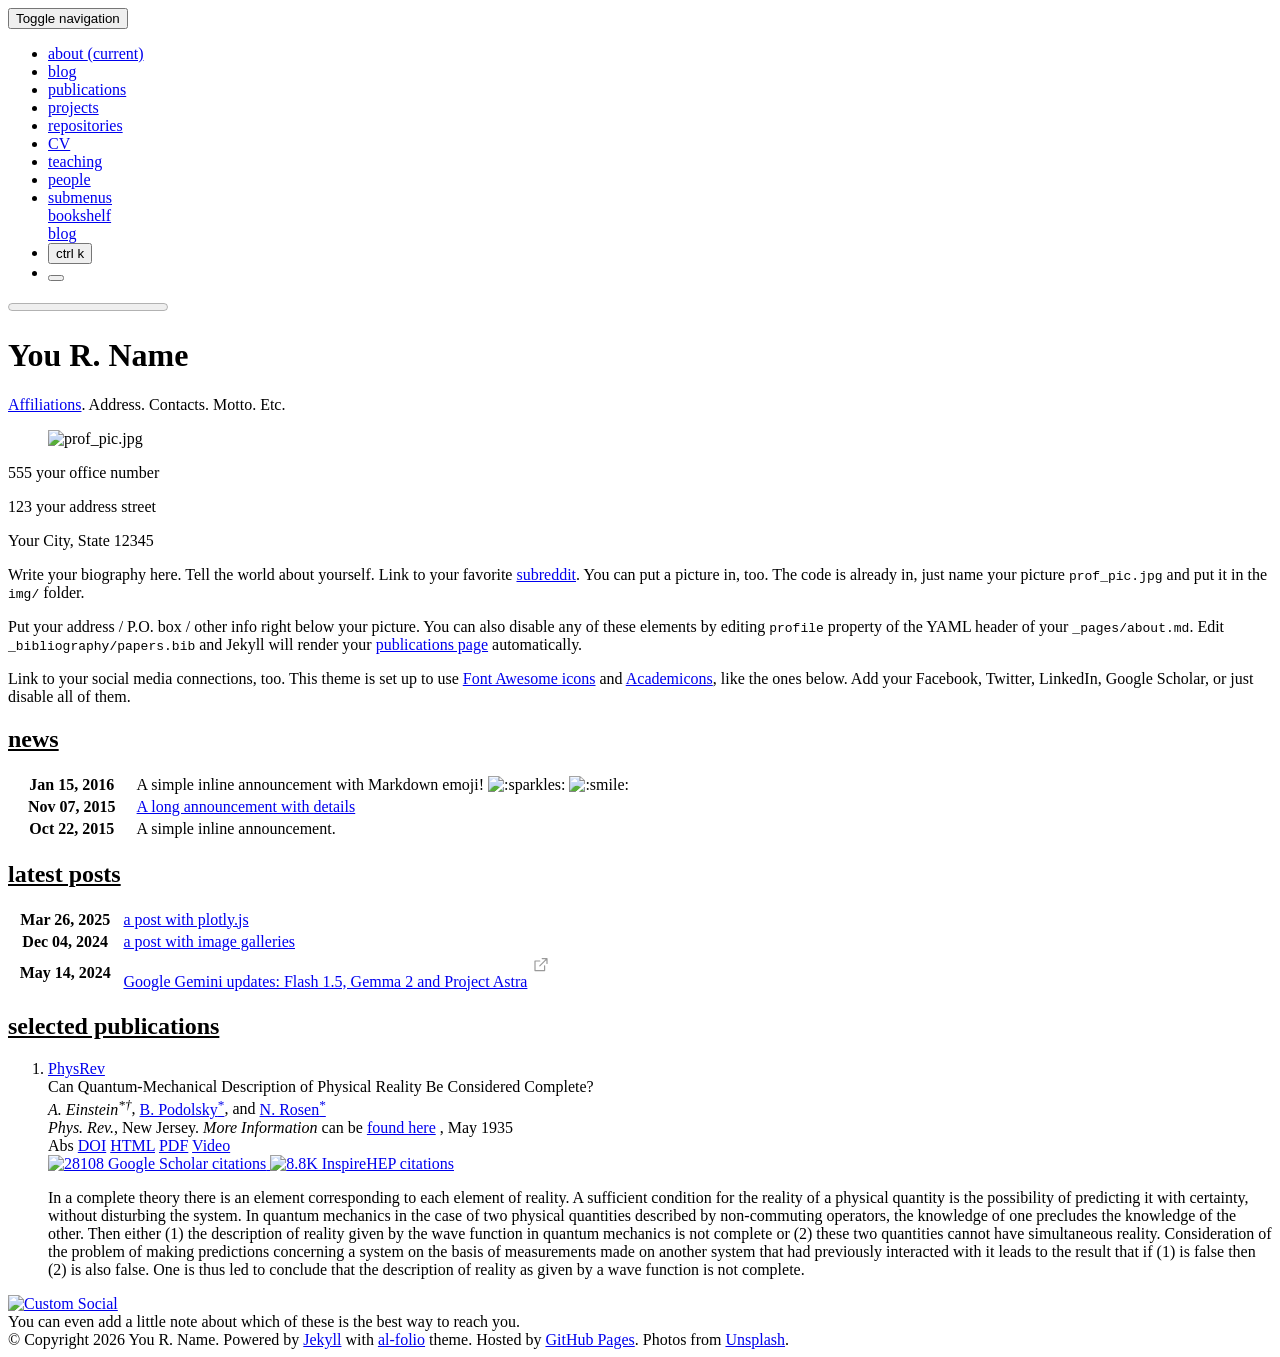
==== index.html @ 7ab8c1dd "Deploying to gh-pages from @ HongtaoXia/hongtaoxia.github.io@44b644e1009c2470f784c7ac6442765291beb55" ====
<!DOCTYPE html> <html lang="en"> <head> <meta http-equiv="Content-Type" content="text/html; charset=UTF-8"> <meta charset="utf-8"> <meta name="viewport" content="width=device-width, initial-scale=1, shrink-to-fit=no"> <meta http-equiv="X-UA-Compatible" content="IE=edge"> <title> You R. Name </title> <meta name="author" content="You R. Name"> <meta name="description" content="A simple, whitespace theme for academics. Based on [*folio](https://github.com/bogoli/-folio) design. "> <meta name="keywords" content="jekyll, jekyll-theme, academic-website, portfolio-website"> <meta http-equiv="Content-Security-Policy" content="default-src 'self'; script-src 'self' 'unsafe-inline' https:; style-src 'self' 'unsafe-inline' https:; img-src 'self' data: https:; font-src 'self' data: https:; media-src 'self' https:; frame-src 'self' https:; connect-src 'self' https:;"> <style>
  :root {
    --max-content-width: 930px;
  }
</style> <link rel="stylesheet" href="/al-folio/assets/css/tailwind.css?v=50c64c15cbb9fd1ce6056fdb8bcb4b62"> <link defer rel="stylesheet" href="https://cdn.jsdelivr.net/npm/@fortawesome/fontawesome-free@7.2.0/css/all.min.css" integrity="sha256-MVopmdyC2tYTiJ8wlktf0uh0v4NgT+vNdyVFepi7Q0c=" crossorigin="anonymous"> <link defer rel="stylesheet" href="https://cdn.jsdelivr.net/npm/academicons@1.9.5/css/academicons.min.css" integrity="sha256-SzrCOBJbGVFMahewkgjwnApaV2+av1DwMAA+/QGLyZw=" crossorigin="anonymous"> <link defer rel="stylesheet" href="https://cdn.jsdelivr.net/npm/scholar-icons@1.0.3/css/scholar-icons.css" integrity="sha256-VY3hHVj/hNX3fYG6wtbA6TcKJQl7+FthzGSyIB64klY=" crossorigin="anonymous"> <link defer rel="stylesheet" type="text/css" href="https://fonts.googleapis.com/css?family=Roboto:300,400,500,700|Roboto+Slab:100,300,400,500,700|Material+Icons&amp;display=swap"> <link defer rel="stylesheet" href="/al-folio/assets/css/jekyll-pygments-themes-github.css?v=591dab5a4e56573bf4ef7fd332894c99" media="" id="highlight_theme_light"> <link rel="shortcut icon" href="data:image/svg+xml,&lt;svg%20xmlns=%22http://www.w3.org/2000/svg%22%20viewBox=%220%200%20100%20100%22&gt;&lt;text%20y=%22.9em%22%20font-size=%2290%22&gt;%E2%9A%9B%EF%B8%8F&lt;/text&gt;&lt;/svg&gt;"> <link rel="stylesheet" href="/al-folio/assets/css/main.css?v=f0b101217084a90093badfe99ff9a7d1"> <link rel="canonical" href="https://alshedivat.github.io/al-folio/"> <script src="/al-folio/assets/js/theme.js?v=7af685e2ba20b37fef545c97b8064050"></script> <link defer rel="stylesheet" href="/al-folio/assets/css/jekyll-pygments-themes-native.css?v=5847e5ed4a4568527aa6cfab446049ca" media="none" id="highlight_theme_dark"> <script>
    initTheme();
  </script> </head> <body class="fixed-top-nav "> <header> <nav id="navbar" class="navbar navbar-light navbar-expand-sm fixed-top" role="navigation"> <div class="container"> <button class="navbar-toggler collapsed navbar-toggler-main" type="button" data-nav-toggle="navbarNav" aria-controls="navbarNav" aria-expanded="false" aria-label="Toggle navigation"> <span class="sr-only">Toggle navigation</span> <span class="icon-bar top-bar"></span> <span class="icon-bar middle-bar"></span> <span class="icon-bar bottom-bar"></span> </button> <div class="collapse navbar-collapse navbar-collapse-main" id="navbarNav"> <ul class="navbar-nav navbar-menu-list flex-nowrap"> <li class="nav-item active"> <a class="nav-link" href="/al-folio/">about <span class="sr-only">(current)</span> </a> </li> <li class="nav-item "> <a class="nav-link" href="/al-folio/blog/">blog </a> </li> <li class="nav-item "> <a class="nav-link" href="/al-folio/publications/">publications </a> </li> <li class="nav-item "> <a class="nav-link" href="/al-folio/projects/">projects </a> </li> <li class="nav-item "> <a class="nav-link" href="/al-folio/repositories/">repositories </a> </li> <li class="nav-item "> <a class="nav-link" href="/al-folio/cv/">CV </a> </li> <li class="nav-item "> <a class="nav-link" href="/al-folio/teaching/">teaching </a> </li> <li class="nav-item "> <a class="nav-link" href="/al-folio/people/">people </a> </li> <li class="nav-item dropdown "> <a class="nav-link dropdown-toggle" href="#" id="navbarDropdown" role="button" data-nav-dropdown-toggle="true" aria-haspopup="true" aria-expanded="false">submenus </a> <div class="dropdown-menu dropdown-menu-right" aria-labelledby="navbarDropdown"> <a class="dropdown-item " href="/al-folio/books/">bookshelf</a> <div class="dropdown-divider"></div> <a class="dropdown-item " href="/al-folio/blog/">blog</a> </div> </li> <li class="nav-item"> <button id="search-toggle" type="button" title="Search" aria-label="Open search"> <span class="nav-link">ctrl k <i class="fa-solid fa-magnifying-glass"></i></span> </button> </li> <li class="toggle-container"> <button id="light-toggle" type="button" title="Change theme" aria-label="Change color theme"> <i class="fa-half-sun-moon" id="light-toggle-system"></i> <i class="fa-solid fa-moon" id="light-toggle-dark"></i> <i class="fa-solid fa-sun" id="light-toggle-light"></i> </button> </li> </ul> </div> </div> </nav> <progress id="progress" value="0"> <div class="progress-container"> <span class="progress-bar"></span> </div> </progress> </header> <div class="container mt-5" role="main"> <div class="post"> <header class="post-header"> <h1 class="post-title"> <span class="font-weight-bold">You</span> R. Name </h1> <p class="desc"><a href="#">Affiliations</a>. Address. Contacts. Motto. Etc.</p> </header> <article> <div class="profile float-right"> <figure> <picture> <source class="responsive-img-srcset" srcset="/al-folio/assets/img/prof_pic-480.webp 480w,/al-folio/assets/img/prof_pic-800.webp 800w,/al-folio/assets/img/prof_pic-1400.webp 1400w," type="image/webp" sizes="(min-width: 930px) 270.0px, (min-width: 576px) 30vw, 95vw"> <img src="/al-folio/assets/img/prof_pic.jpg?v=974957d202f671e4fa6700c04e68deae" class="img-fluid z-depth-1 rounded" width="100%" height="auto" alt="prof_pic.jpg" loading="eager" onerror="this.onerror=null; document.querySelectorAll('.responsive-img-srcset').forEach(function (n) { n.remove(); });"> </source></picture> </figure> <div class="more-info"> <p>555 your office number</p> <p>123 your address street</p> <p>Your City, State 12345</p> </div> </div> <div class="clearfix"> <p>Write your biography here. Tell the world about yourself. Link to your favorite <a href="https://www.reddit.com" rel="external nofollow noopener" target="_blank">subreddit</a>. You can put a picture in, too. The code is already in, just name your picture <code class="language-plaintext highlighter-rouge">prof_pic.jpg</code> and put it in the <code class="language-plaintext highlighter-rouge">img/</code> folder.</p> <p>Put your address / P.O. box / other info right below your picture. You can also disable any of these elements by editing <code class="language-plaintext highlighter-rouge">profile</code> property of the YAML header of your <code class="language-plaintext highlighter-rouge">_pages/about.md</code>. Edit <code class="language-plaintext highlighter-rouge">_bibliography/papers.bib</code> and Jekyll will render your <a href="/al-folio/publications/">publications page</a> automatically.</p> <p>Link to your social media connections, too. This theme is set up to use <a href="https://fontawesome.com/" rel="external nofollow noopener" target="_blank">Font Awesome icons</a> and <a href="https://jpswalsh.github.io/academicons/" rel="external nofollow noopener" target="_blank">Academicons</a>, like the ones below. Add your Facebook, Twitter, LinkedIn, Google Scholar, or just disable all of them.</p> </div> <h2> <a href="/al-folio/news/" style="color: inherit">news</a> </h2> <div class="news"> <div class="table-responsive"> <table class="table table-sm table-borderless"> <tr> <th scope="row" style="width: 20%">Jan 15, 2016</th> <td> A simple inline announcement with Markdown emoji! <img class="emoji" title=":sparkles:" alt=":sparkles:" src="https://github.githubassets.com/images/icons/emoji/unicode/2728.png" height="20" width="20"> <img class="emoji" title=":smile:" alt=":smile:" src="https://github.githubassets.com/images/icons/emoji/unicode/1f604.png" height="20" width="20"> </td> </tr> <tr> <th scope="row" style="width: 20%">Nov 07, 2015</th> <td> <a class="news-title" href="/al-folio/news/announcement_2/">A long announcement with details</a> </td> </tr> <tr> <th scope="row" style="width: 20%">Oct 22, 2015</th> <td> A simple inline announcement. </td> </tr> </table> </div> </div> <h2> <a href="/al-folio/blog/" style="color: inherit">latest posts</a> </h2> <div class="news"> <div class="table-responsive" style="max-height: 60vw"> <table class="table table-sm table-borderless"> <tr> <th scope="row" style="width: 20%">Mar 26, 2025</th> <td> <a class="news-title" href="/al-folio/blog/2025/plotly/">a post with plotly.js</a> </td> </tr> <tr> <th scope="row" style="width: 20%">Dec 04, 2024</th> <td> <a class="news-title" href="/al-folio/blog/2024/photo-gallery/">a post with image galleries</a> </td> </tr> <tr> <th scope="row" style="width: 20%">May 14, 2024</th> <td> <a class="news-title" href="https://blog.google/technology/ai/google-gemini-update-flash-ai-assistant-io-2024/" target="_blank" rel="external nofollow noopener">Google Gemini updates: Flash 1.5, Gemma 2 and Project Astra</a> <svg width="2rem" height="2rem" viewbox="0 0 40 40" xmlns="http://www.w3.org/2000/svg"> <path d="M17 13.5v6H5v-12h6m3-3h6v6m0-6-9 9" class="icon_svg-stroke" stroke="#999" stroke-width="1.5" fill="none" fill-rule="evenodd" stroke-linecap="round" stroke-linejoin="round"></path> </svg> </td> </tr> </table> </div> </div> <h2> <a href="/al-folio/publications/" style="color: inherit">selected publications</a> </h2> <div class="publications"> <ol class="bibliography"><li> <div class="row"> <div class="col col-sm-2 abbr"> <abbr class="badge rounded w-100"> <a href="https://journals.aps.org/" rel="external nofollow noopener" target="_blank">PhysRev</a> </abbr> </div> <div id="PhysRev.47.777" class="col-sm-8"> <div class="title">Can Quantum-Mechanical Description of Physical Reality Be Considered Complete?</div> <div class="author"> <em>A. Einstein<sup>*†</sup></em>, <a href="https://en.wikipedia.org/wiki/Boris_Podolsky" rel="external nofollow noopener" target="_blank">B. Podolsky<sup>*</sup></a>, and <a href="https://en.wikipedia.org/wiki/Nathan_Rosen" rel="external nofollow noopener" target="_blank">N. Rosen<sup>*</sup></a> <i class="fa-solid fa-circle-info ml-1" data-toggle="popover" data-placement="top" data-html="true" data-content="* Example use of superscripts&lt;br&gt;† Albert Einstein"> </i> </div> <div class="periodical"> <em>Phys. Rev.</em>, New Jersey. <em>More Information</em> can be <a href="https://github.com/alshedivat/al-folio/" rel="external nofollow noopener" target="_blank">found here</a> , May 1935 </div> <div class="periodical"> </div> <div class="links"> <a class="abstract btn btn-sm z-depth-0" role="button">Abs</a> <a href="https://doi.org/10.1103/PhysRev.47.777" class="btn btn-sm z-depth-0" role="button" rel="external nofollow noopener" target="_blank">DOI</a> <a href="https://journals.aps.org/pr/abstract/10.1103/PhysRev.47.777" class="btn btn-sm z-depth-0" role="button" rel="external nofollow noopener" target="_blank">HTML</a> <a href="/al-folio/assets/pdf/example_pdf.pdf" class="btn btn-sm z-depth-0" role="button">PDF</a> <a href="https://www.youtube-nocookie.com/embed/aqz-KE-bpKQ" class="btn btn-sm z-depth-0" role="button" rel="external nofollow noopener" target="_blank">Video</a> </div> <div class="badges"> <span class="altmetric-embed" data-badge-type="2" data-badge-popover="right" data-altmetric-id="248277"></span> <span class="__dimensions_badge_embed__" data-doi="10.1103/PhysRev.47.777" data-style="small_rectangle" data-legend="hover-right" style="margin-bottom: 3px;"></span> <a href="https://scholar.google.com/citations?view_op=view_citation&amp;hl=en&amp;user=qc6CJjYAAAAJ&amp;citation_for_view=qc6CJjYAAAAJ:qyhmnyLat1gC" aria-label="Google Scholar link" role="button" rel="external nofollow noopener" target="_blank"> <img src="https://img.shields.io/badge/scholar-28108-4285F4?logo=googlescholar&amp;labelColor=beige" alt="28108 Google Scholar citations"> </a> <a href="https://inspirehep.net/literature/3255" aria-label="Inspirehep link" role="button" rel="external nofollow noopener" target="_blank"> <img src="https://img.shields.io/badge/inspire-8.8K-001628?logo=inspire&amp;logoColor=001628&amp;labelColor=beige" alt="8.8K InspireHEP citations"> </a> </div> <div class="abstract hidden"> <p>In a complete theory there is an element corresponding to each element of reality. A sufficient condition for the reality of a physical quantity is the possibility of predicting it with certainty, without disturbing the system. In quantum mechanics in the case of two physical quantities described by non-commuting operators, the knowledge of one precludes the knowledge of the other. Then either (1) the description of reality given by the wave function in quantum mechanics is not complete or (2) these two quantities cannot have simultaneous reality. Consideration of the problem of making predictions concerning a system on the basis of measurements made on another system that had previously interacted with it leads to the result that if (1) is false then (2) is also false. One is thus led to conclude that the description of reality as given by a wave function is not complete.</p> </div> </div> </div> </li></ol> </div> <div class="social"> <div class="contact-icons"> <a href="/al-folio/assets/pdf/example_pdf.pdf" title="Cv pdf"><i class="ai ai-cv"></i></a> <a href="mailto:you@example.com" title="Email"><i class="fa-solid fa-envelope"></i></a> <a href="https://inspirehep.net/authors/1010907" title="Inspirehep id" rel="external nofollow noopener" target="_blank"><i class="ai ai-inspire"></i></a> <a href="/al-folio/feed.xml" title="Rss icon"><i class="fa-solid fa-square-rss"></i></a> <a href="https://scholar.google.com/citations?user=qc6CJjYAAAAJ" title="Scholar userid" rel="external nofollow noopener" target="_blank"><i class="ai ai-google-scholar"></i></a> <a href="https://www.alberteinstein.com/" title="Custom Social" rel="external nofollow noopener" target="_blank"><img src="https://www.alberteinstein.com/wp-content/uploads/2024/03/cropped-favicon-192x192.png" alt="Custom Social"></a> </div> <div class="contact-note">You can even add a little note about which of these is the best way to reach you. </div> </div> </article> </div> </div> <footer class="fixed-bottom" role="contentinfo"> <div class="container mt-0"> © Copyright 2026 You R. Name. Powered by <a href="https://jekyllrb.com/" target="_blank" rel="external nofollow noopener">Jekyll</a> with <a href="https://github.com/alshedivat/al-folio" rel="external nofollow noopener" target="_blank">al-folio</a> theme. Hosted by <a href="https://pages.github.com/" target="_blank" rel="external nofollow noopener">GitHub Pages</a>. Photos from <a href="https://unsplash.com" target="_blank" rel="external nofollow noopener">Unsplash</a>. </div> </footer> <script>
  window.alFolio = {
    compatBootstrap: false
  };
</script> <script src="/al-folio/assets/js/nav-toggle.js?v=141bd79a73ebc0f0b6ea58e440ae79fc"></script> <script defer src="https://cdn.jsdelivr.net/npm/masonry-layout@4.2.2/dist/masonry.pkgd.min.js" integrity="sha256-Nn1q/fx0H7SNLZMQ5Hw5JLaTRZp0yILA/FRexe19VdI=" crossorigin="anonymous"></script> <script defer src="https://cdn.jsdelivr.net/npm/imagesloaded@5.0.0/imagesloaded.pkgd.min.js" integrity="sha256-htrLFfZJ6v5udOG+3kNLINIKh2gvoKqwEhHYfTTMICc=" crossorigin="anonymous"></script> <script defer src="/al-folio/assets/js/masonry.js?v=e49affc7bd2646f6acdad1dbe02c2359" type="text/javascript"></script> <script defer type="text/javascript" id="MathJax-script" src="https://cdn.jsdelivr.net/npm/mathjax@3.2.2/es5/tex-mml-chtml.js" integrity="sha256-MASABpB4tYktI2Oitl4t+78w/lyA+D7b/s9GEP0JOGI=" crossorigin="anonymous"></script> <script src="/al-folio/assets/al_math/js/mathjax-setup.js"></script> <script defer src="https://cdnjs.cloudflare.com/polyfill/v3/polyfill.min.js?features=es6" crossorigin="anonymous"></script> <script src="/al-folio/assets/js/tooltips-setup.js?v=fe487e99db6c43751e6e7bdb2d6a0611"></script> <script src="/al-folio/assets/js/no_defer.js?v=53b1b1a645525975c963ce8bf8bfefcf"></script> <script defer src="/al-folio/assets/js/common.js?v=87baac90f765f2f3362dcf6aaf312a8a"></script> <script defer src="/al-folio/assets/js/copy_code.js?v=c8a01c11a92744d44b093fc3bda915df" type="text/javascript"></script> <script defer src="/al-folio/assets/js/jupyter_new_tab.js?v=896d254890d9b47f0281f63bfccf0dee"></script> <script async src="https://d1bxh8uas1mnw7.cloudfront.net/assets/embed.js"></script> <script async src="https://badge.dimensions.ai/badge.js"></script> <script defer src="https://cdn.jsdelivr.net/npm/medium-zoom@1.1.0/dist/medium-zoom.min.js" integrity="sha256-ZgMyDAIYDYGxbcpJcfUnYwNevG/xi9OHKaR/8GK+jWc=" crossorigin="anonymous"></script> <script defer src="/al-folio/assets/al_img_tools/js/zoom.js"></script> <script defer src="/al-folio/assets/js/progress-bar.js?v=499464c5c63ced6cf7ad62509f1e2610" type="text/javascript"></script> <script src="https://cdn.jsdelivr.net/npm/vanilla-back-to-top@7.2.1/dist/vanilla-back-to-top.min.js" integrity="sha256-uMJJ3EoTyfRBoTbR+lrfu1uRQ87RZG8AR3cVNuQVeFg=" crossorigin="anonymous"></script> <script>
    addBackToTop();
  </script> <script type="module" src="/al-folio/assets/al_search/js/search/ninja-keys.min.js"></script> <ninja-keys hidebreadcrumbs noautoloadmdicons placeholder="Type to start searching"></ninja-keys> <script src="/al-folio/assets/al_search/js/search-setup.js"></script> <script>
// get the ninja-keys element
const ninja = document.querySelector('ninja-keys');

// add the home and posts menu items
ninja.data = [{
    id: "nav-about",
    title: "about",
    section: "Navigation",
    handler: () => {
      window.location.href = "/al-folio/";
    },
  },{id: "nav-blog",
          title: "blog",
          description: "",
          section: "Navigation",
          handler: () => {
            window.location.href = "/al-folio/blog/";
          },
        },{id: "nav-publications",
          title: "publications",
          description: "publications by categories in reversed chronological order. generated by jekyll-scholar.",
          section: "Navigation",
          handler: () => {
            window.location.href = "/al-folio/publications/";
          },
        },{id: "nav-projects",
          title: "projects",
          description: "A growing collection of your cool projects.",
          section: "Navigation",
          handler: () => {
            window.location.href = "/al-folio/projects/";
          },
        },{id: "nav-repositories",
          title: "repositories",
          description: "Edit the `_data/repositories.yml` and change the `github_users` and `github_repos` lists to include your own GitHub profile and repositories.",
          section: "Navigation",
          handler: () => {
            window.location.href = "/al-folio/repositories/";
          },
        },{id: "nav-cv",
          title: "CV",
          description: "This is a description of the page. You can modify it in '_pages/cv.md'. You can also change or remove the top pdf download button.",
          section: "Navigation",
          handler: () => {
            window.location.href = "/al-folio/cv/";
          },
        },{id: "nav-teaching",
          title: "teaching",
          description: "Course materials, schedules, and resources for classes taught.",
          section: "Navigation",
          handler: () => {
            window.location.href = "/al-folio/teaching/";
          },
        },{id: "nav-people",
          title: "people",
          description: "members of the lab or group",
          section: "Navigation",
          handler: () => {
            window.location.href = "/al-folio/people/";
          },
        },{id: "dropdown-bookshelf",
              title: "bookshelf",
              description: "",
              section: "Dropdown",
              handler: () => {
                window.location.href = "/al-folio/books/";
              },
            },{id: "dropdown-blog",
              title: "blog",
              description: "",
              section: "Dropdown",
              handler: () => {
                window.location.href = "/al-folio/blog/";
              },
            },{id: "post-a-post-with-plotly-js",
        
          title: "a post with plotly.js",
        
        description: "this is what included plotly.js code could look like",
        section: "Posts",
        handler: () => {
          
            window.location.href = "/al-folio/blog/2025/plotly/";
          
        },
      },{id: "post-a-post-with-image-galleries",
        
          title: "a post with image galleries",
        
        description: "this is what included image galleries could look like",
        section: "Posts",
        handler: () => {
          
            window.location.href = "/al-folio/blog/2024/photo-gallery/";
          
        },
      },{id: "post-google-gemini-updates-flash-1-5-gemma-2-and-project-astra",
        
          title: 'Google Gemini updates: Flash 1.5, Gemma 2 and Project Astra <svg width="1.2rem" height="1.2rem" top=".5rem" viewbox="0 0 40 40" xmlns="http://www.w3.org/2000/svg"><path d="M17 13.5v6H5v-12h6m3-3h6v6m0-6-9 9" class="icon_svg-stroke" stroke="#999" stroke-width="1.5" fill="none" fill-rule="evenodd" stroke-linecap="round" stroke-linejoin="round"></path></svg>',
        
        description: "We’re sharing updates across our Gemini family of models and a glimpse of Project Astra, our vision for the future of AI assistants.",
        section: "Posts",
        handler: () => {
          
            window.open("https://blog.google/technology/ai/google-gemini-update-flash-ai-assistant-io-2024/", "_blank");
          
        },
      },{id: "post-a-post-with-tabs",
        
          title: "a post with tabs",
        
        description: "this is what included tabs in a post could look like",
        section: "Posts",
        handler: () => {
          
            window.location.href = "/al-folio/blog/2024/tabs/";
          
        },
      },{id: "post-a-post-with-typograms",
        
          title: "a post with typograms",
        
        description: "this is what included typograms code could look like",
        section: "Posts",
        handler: () => {
          
            window.location.href = "/al-folio/blog/2024/typograms/";
          
        },
      },{id: "post-a-post-that-can-be-cited",
        
          title: "a post that can be cited",
        
        description: "this is what a post that can be cited looks like",
        section: "Posts",
        handler: () => {
          
            window.location.href = "/al-folio/blog/2024/post-citation/";
          
        },
      },{id: "post-a-post-with-pseudo-code",
        
          title: "a post with pseudo code",
        
        description: "this is what included pseudo code could look like",
        section: "Posts",
        handler: () => {
          
            window.location.href = "/al-folio/blog/2024/pseudocode/";
          
        },
      },{id: "post-a-post-with-code-diff",
        
          title: "a post with code diff",
        
        description: "this is how you can display code diffs",
        section: "Posts",
        handler: () => {
          
            window.location.href = "/al-folio/blog/2024/code-diff/";
          
        },
      },{id: "post-a-post-with-advanced-image-components",
        
          title: "a post with advanced image components",
        
        description: "this is what advanced image components could look like",
        section: "Posts",
        handler: () => {
          
            window.location.href = "/al-folio/blog/2024/advanced-images/";
          
        },
      },{id: "post-a-post-with-vega-lite",
        
          title: "a post with vega lite",
        
        description: "this is what included vega lite code could look like",
        section: "Posts",
        handler: () => {
          
            window.location.href = "/al-folio/blog/2024/vega-lite/";
          
        },
      },{id: "post-a-post-with-geojson",
        
          title: "a post with geojson",
        
        description: "this is what included geojson code could look like",
        section: "Posts",
        handler: () => {
          
            window.location.href = "/al-folio/blog/2024/geojson-map/";
          
        },
      },{id: "post-a-post-with-echarts",
        
          title: "a post with echarts",
        
        description: "this is what included echarts code could look like",
        section: "Posts",
        handler: () => {
          
            window.location.href = "/al-folio/blog/2024/echarts/";
          
        },
      },{id: "post-a-post-with-chart-js",
        
          title: "a post with chart.js",
        
        description: "this is what included chart.js code could look like",
        section: "Posts",
        handler: () => {
          
            window.location.href = "/al-folio/blog/2024/chartjs/";
          
        },
      },{id: "post-a-post-with-tikzjax",
        
          title: "a post with TikZJax",
        
        description: "this is what included TikZ code could look like",
        section: "Posts",
        handler: () => {
          
            window.location.href = "/al-folio/blog/2023/tikzjax/";
          
        },
      },{id: "post-a-post-with-bibliography",
        
          title: "a post with bibliography",
        
        description: "an example of a blog post with bibliography",
        section: "Posts",
        handler: () => {
          
            window.location.href = "/al-folio/blog/2023/post-bibliography/";
          
        },
      },{id: "post-a-post-with-jupyter-notebook",
        
          title: "a post with jupyter notebook",
        
        description: "an example of a blog post with jupyter notebook",
        section: "Posts",
        handler: () => {
          
            window.location.href = "/al-folio/blog/2023/jupyter-notebook/";
          
        },
      },{id: "post-a-post-with-custom-blockquotes",
        
          title: "a post with custom blockquotes",
        
        description: "an example of a blog post with custom blockquotes",
        section: "Posts",
        handler: () => {
          
            window.location.href = "/al-folio/blog/2023/custom-blockquotes/";
          
        },
      },{id: "post-a-post-with-table-of-contents-on-a-sidebar",
        
          title: "a post with table of contents on a sidebar",
        
        description: "an example of a blog post with table of contents on a sidebar",
        section: "Posts",
        handler: () => {
          
            window.location.href = "/al-folio/blog/2023/sidebar-table-of-contents/";
          
        },
      },{id: "post-a-post-with-audios",
        
          title: "a post with audios",
        
        description: "this is what included audios could look like",
        section: "Posts",
        handler: () => {
          
            window.location.href = "/al-folio/blog/2023/audios/";
          
        },
      },{id: "post-a-post-with-videos",
        
          title: "a post with videos",
        
        description: "this is what included videos could look like",
        section: "Posts",
        handler: () => {
          
            window.location.href = "/al-folio/blog/2023/videos/";
          
        },
      },{id: "post-displaying-beautiful-interactive-tables",
        
          title: "displaying beautiful interactive tables",
        
        description: "an example of how to use interactive tables in al-folio",
        section: "Posts",
        handler: () => {
          
            window.location.href = "/al-folio/blog/2023/tables/";
          
        },
      },{id: "post-a-post-with-table-of-contents",
        
          title: "a post with table of contents",
        
        description: "an example of a blog post with table of contents",
        section: "Posts",
        handler: () => {
          
            window.location.href = "/al-folio/blog/2023/table-of-contents/";
          
        },
      },{id: "post-a-post-with-giscus-comments",
        
          title: "a post with giscus comments",
        
        description: "an example of a blog post with giscus comments",
        section: "Posts",
        handler: () => {
          
            window.location.href = "/al-folio/blog/2022/giscus-comments/";
          
        },
      },{id: "post-displaying-external-posts-on-your-al-folio-blog",
        
          title: 'Displaying External Posts on Your al-folio Blog <svg width="1.2rem" height="1.2rem" top=".5rem" viewbox="0 0 40 40" xmlns="http://www.w3.org/2000/svg"><path d="M17 13.5v6H5v-12h6m3-3h6v6m0-6-9 9" class="icon_svg-stroke" stroke="#999" stroke-width="1.5" fill="none" fill-rule="evenodd" stroke-linecap="round" stroke-linejoin="round"></path></svg>',
        
        description: "",
        section: "Posts",
        handler: () => {
          
            window.open("https://medium.com/@al-folio/displaying-external-posts-on-your-al-folio-blog-b60a1d241a0a?source=rss-17feae71c3c4------2", "_blank");
          
        },
      },{id: "post-a-post-with-redirect",
        
          title: "a post with redirect",
        
        description: "you can also redirect to assets like pdf",
        section: "Posts",
        handler: () => {
          
            window.location.href = "/al-folio/assets/pdf/example_pdf.pdf";
          
        },
      },{id: "post-a-post-with-diagrams",
        
          title: "a post with diagrams",
        
        description: "an example of a blog post with diagrams",
        section: "Posts",
        handler: () => {
          
            window.location.href = "/al-folio/blog/2021/diagrams/";
          
        },
      },{id: "post-a-distill-style-blog-post",
        
          title: "a distill-style blog post",
        
        description: "an example of a distill-style blog post and main elements",
        section: "Posts",
        handler: () => {
          
            window.location.href = "/al-folio/blog/2021/distill/";
          
        },
      },{id: "post-a-post-with-twitter",
        
          title: "a post with twitter",
        
        description: "an example of a blog post with twitter",
        section: "Posts",
        handler: () => {
          
            window.location.href = "/al-folio/blog/2020/twitter/";
          
        },
      },{id: "post-a-post-with-disqus-comments",
        
          title: "a post with disqus comments",
        
        description: "an example of a blog post with disqus comments",
        section: "Posts",
        handler: () => {
          
            window.location.href = "/al-folio/blog/2015/disqus-comments/";
          
        },
      },{id: "post-a-post-with-math",
        
          title: "a post with math",
        
        description: "an example of a blog post with some math",
        section: "Posts",
        handler: () => {
          
            window.location.href = "/al-folio/blog/2015/math/";
          
        },
      },{id: "post-a-post-with-code",
        
          title: "a post with code",
        
        description: "an example of a blog post with some code",
        section: "Posts",
        handler: () => {
          
            window.location.href = "/al-folio/blog/2015/code/";
          
        },
      },{id: "post-a-post-with-images",
        
          title: "a post with images",
        
        description: "this is what included images could look like",
        section: "Posts",
        handler: () => {
          
            window.location.href = "/al-folio/blog/2015/images/";
          
        },
      },{id: "post-a-post-with-formatting-and-links",
        
          title: "a post with formatting and links",
        
        description: "march & april, looking forward to summer",
        section: "Posts",
        handler: () => {
          
            window.location.href = "/al-folio/blog/2015/formatting-and-links/";
          
        },
      },{id: "books-the-godfather",
          title: 'The Godfather',
          description: "",
          section: "Books",handler: () => {
              window.location.href = "/al-folio/books/the_godfather/";
            },},{id: "news-a-simple-inline-announcement",
          title: 'A simple inline announcement.',
          description: "",
          section: "News",},{id: "news-a-long-announcement-with-details",
          title: 'A long announcement with details',
          description: "",
          section: "News",handler: () => {
              window.location.href = "/al-folio/news/announcement_2/";
            },},{id: "news-a-simple-inline-announcement-with-markdown-emoji-sparkles-smile",
          title: 'A simple inline announcement with Markdown emoji! <img class="emoji" title=":sparkles:" alt=":sparkles:" src="https://github.githubassets.com/images/icons/emoji/unicode/2728.png" height="20" width="20"> <img class="emoji" title=":smile:" alt=":smile:" src="https://github.githubassets.com/images/icons/emoji/unicode/1f604.png" height="20" width="20">',
          description: "",
          section: "News",},{id: "projects-project-1",
          title: 'project 1',
          description: "with background image",
          section: "Projects",handler: () => {
              window.location.href = "/al-folio/projects/1_project/";
            },},{id: "projects-project-2",
          title: 'project 2',
          description: "a project with a background image and giscus comments",
          section: "Projects",handler: () => {
              window.location.href = "/al-folio/projects/2_project/";
            },},{id: "projects-project-3-with-very-long-name",
          title: 'project 3 with very long name',
          description: "a project that redirects to another website",
          section: "Projects",handler: () => {
              window.location.href = "/al-folio/projects/3_project/";
            },},{id: "projects-project-4",
          title: 'project 4',
          description: "another without an image",
          section: "Projects",handler: () => {
              window.location.href = "/al-folio/projects/4_project/";
            },},{id: "projects-project-5",
          title: 'project 5',
          description: "a project with a background image",
          section: "Projects",handler: () => {
              window.location.href = "/al-folio/projects/5_project/";
            },},{id: "projects-project-6",
          title: 'project 6',
          description: "a project with no image",
          section: "Projects",handler: () => {
              window.location.href = "/al-folio/projects/6_project/";
            },},{id: "projects-project-7",
          title: 'project 7',
          description: "with background image",
          section: "Projects",handler: () => {
              window.location.href = "/al-folio/projects/7_project/";
            },},{id: "projects-project-8",
          title: 'project 8',
          description: "an other project with a background image and giscus comments",
          section: "Projects",handler: () => {
              window.location.href = "/al-folio/projects/8_project/";
            },},{id: "projects-project-9",
          title: 'project 9',
          description: "another project with an image 🎉",
          section: "Projects",handler: () => {
              window.location.href = "/al-folio/projects/9_project/";
            },},{id: "teachings-data-science-fundamentals",
          title: 'Data Science Fundamentals',
          description: "This course covers the foundational aspects of data science, including data collection, cleaning, analysis, and visualization. Students will learn practical skills for working with real-world datasets.",
          section: "Teachings",handler: () => {
              window.location.href = "/al-folio/teachings/data-science-fundamentals/";
            },},{id: "teachings-introduction-to-machine-learning",
          title: 'Introduction to Machine Learning',
          description: "This course provides an introduction to machine learning concepts, algorithms, and applications. Students will learn about supervised and unsupervised learning, model evaluation, and practical implementations.",
          section: "Teachings",handler: () => {
              window.location.href = "/al-folio/teachings/introduction-to-machine-learning/";
            },},{
        id: 'social-cv',
        title: 'CV',
        section: 'Socials',
        handler: () => {
          window.open("/al-folio/assets/pdf/example_pdf.pdf", "_blank");
        },
      },{
        id: 'social-email',
        title: 'email',
        section: 'Socials',
        handler: () => {
          window.open("mailto:%79%6F%75@%65%78%61%6D%70%6C%65.%63%6F%6D", "_blank");
        },
      },{
        id: 'social-inspire',
        title: 'Inspire HEP',
        section: 'Socials',
        handler: () => {
          window.open("https://inspirehep.net/authors/1010907", "_blank");
        },
      },{
        id: 'social-rss',
        title: 'RSS Feed',
        section: 'Socials',
        handler: () => {
          window.open("/al-folio/feed.xml", "_blank");
        },
      },{
        id: 'social-scholar',
        title: 'Google Scholar',
        section: 'Socials',
        handler: () => {
          window.open("https://scholar.google.com/citations?user=qc6CJjYAAAAJ", "_blank");
        },
      },{
        id: 'social-custom_social',
        title: 'Custom_social',
        section: 'Socials',
        handler: () => {
          window.open("https://www.alberteinstein.com/", "_blank");
        },
      },{
      id: 'light-theme',
      title: 'Change theme to light',
      description: 'Change the theme of the site to Light',
      section: 'Theme',
      handler: () => {
        setThemeSetting("light");
      },
    },
    {
      id: 'dark-theme',
      title: 'Change theme to dark',
      description: 'Change the theme of the site to Dark',
      section: 'Theme',
      handler: () => {
        setThemeSetting("dark");
      },
    },
    {
      id: 'system-theme',
      title: 'Use system default theme',
      description: 'Change the theme of the site to System Default',
      section: 'Theme',
      handler: () => {
        setThemeSetting("system");
      },
    },];

</script> <script src="/al-folio/assets/al_search/js/shortcut-key.js"></script> </body> </html>
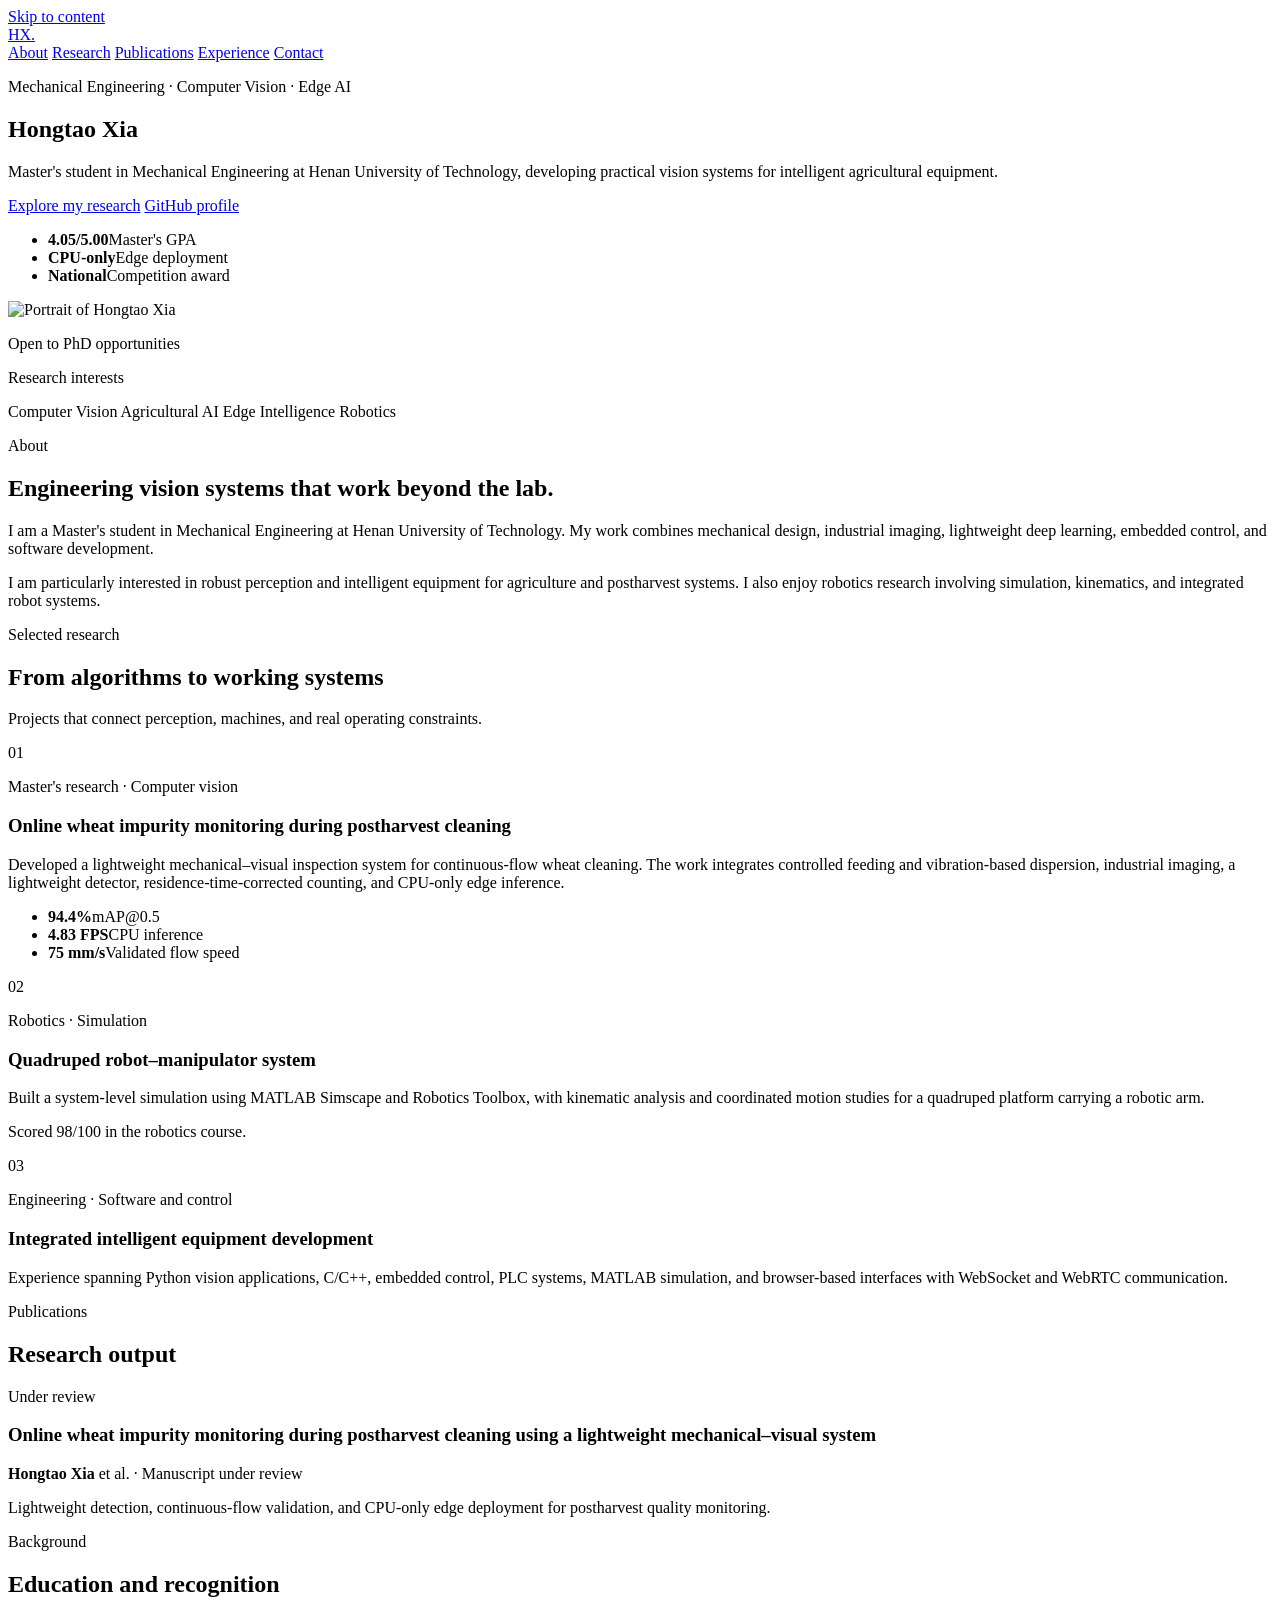
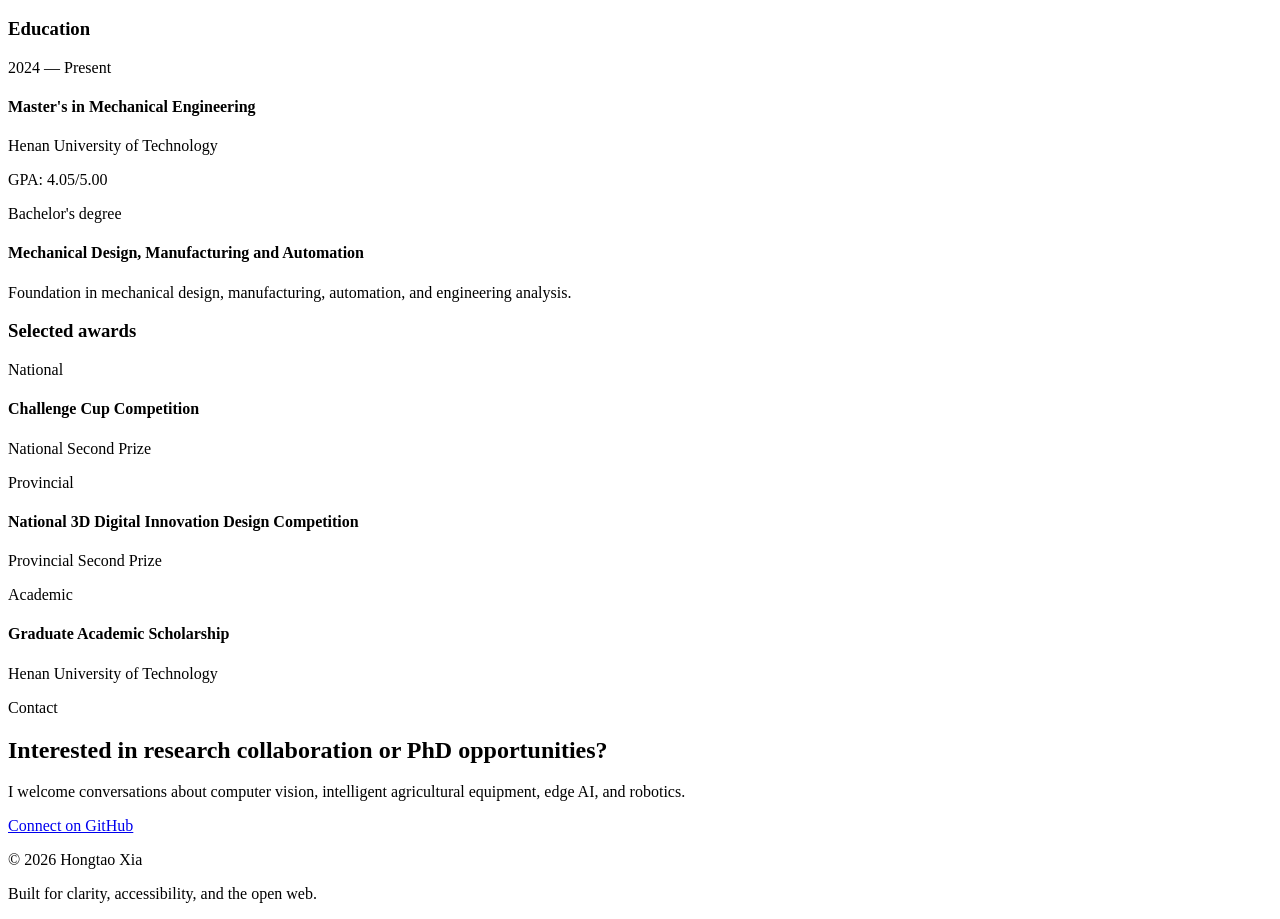
==== commit 30b30a4b: "Create academic homepage" ====
--- a/index.html
+++ b/index.html
@@ -1,592 +1,205 @@
-<!DOCTYPE html> <html lang="en"> <head> <meta http-equiv="Content-Type" content="text/html; charset=UTF-8"> <meta charset="utf-8"> <meta name="viewport" content="width=device-width, initial-scale=1, shrink-to-fit=no"> <meta http-equiv="X-UA-Compatible" content="IE=edge"> <title> You R. Name </title> <meta name="author" content="You R. Name"> <meta name="description" content="A simple, whitespace theme for academics. Based on [*folio](https://github.com/bogoli/-folio) design. "> <meta name="keywords" content="jekyll, jekyll-theme, academic-website, portfolio-website"> <meta http-equiv="Content-Security-Policy" content="default-src 'self'; script-src 'self' 'unsafe-inline' https:; style-src 'self' 'unsafe-inline' https:; img-src 'self' data: https:; font-src 'self' data: https:; media-src 'self' https:; frame-src 'self' https:; connect-src 'self' https:;"> <style>
-  :root {
-    --max-content-width: 930px;
-  }
-</style> <link rel="stylesheet" href="/al-folio/assets/css/tailwind.css?v=50c64c15cbb9fd1ce6056fdb8bcb4b62"> <link defer rel="stylesheet" href="https://cdn.jsdelivr.net/npm/@fortawesome/fontawesome-free@7.2.0/css/all.min.css" integrity="sha256-MVopmdyC2tYTiJ8wlktf0uh0v4NgT+vNdyVFepi7Q0c=" crossorigin="anonymous"> <link defer rel="stylesheet" href="https://cdn.jsdelivr.net/npm/academicons@1.9.5/css/academicons.min.css" integrity="sha256-SzrCOBJbGVFMahewkgjwnApaV2+av1DwMAA+/QGLyZw=" crossorigin="anonymous"> <link defer rel="stylesheet" href="https://cdn.jsdelivr.net/npm/scholar-icons@1.0.3/css/scholar-icons.css" integrity="sha256-VY3hHVj/hNX3fYG6wtbA6TcKJQl7+FthzGSyIB64klY=" crossorigin="anonymous"> <link defer rel="stylesheet" type="text/css" href="https://fonts.googleapis.com/css?family=Roboto:300,400,500,700|Roboto+Slab:100,300,400,500,700|Material+Icons&amp;display=swap"> <link defer rel="stylesheet" href="/al-folio/assets/css/jekyll-pygments-themes-github.css?v=591dab5a4e56573bf4ef7fd332894c99" media="" id="highlight_theme_light"> <link rel="shortcut icon" href="data:image/svg+xml,&lt;svg%20xmlns=%22http://www.w3.org/2000/svg%22%20viewBox=%220%200%20100%20100%22&gt;&lt;text%20y=%22.9em%22%20font-size=%2290%22&gt;%E2%9A%9B%EF%B8%8F&lt;/text&gt;&lt;/svg&gt;"> <link rel="stylesheet" href="/al-folio/assets/css/main.css?v=f0b101217084a90093badfe99ff9a7d1"> <link rel="canonical" href="https://alshedivat.github.io/al-folio/"> <script src="/al-folio/assets/js/theme.js?v=7af685e2ba20b37fef545c97b8064050"></script> <link defer rel="stylesheet" href="/al-folio/assets/css/jekyll-pygments-themes-native.css?v=5847e5ed4a4568527aa6cfab446049ca" media="none" id="highlight_theme_dark"> <script>
-    initTheme();
-  </script> </head> <body class="fixed-top-nav "> <header> <nav id="navbar" class="navbar navbar-light navbar-expand-sm fixed-top" role="navigation"> <div class="container"> <button class="navbar-toggler collapsed navbar-toggler-main" type="button" data-nav-toggle="navbarNav" aria-controls="navbarNav" aria-expanded="false" aria-label="Toggle navigation"> <span class="sr-only">Toggle navigation</span> <span class="icon-bar top-bar"></span> <span class="icon-bar middle-bar"></span> <span class="icon-bar bottom-bar"></span> </button> <div class="collapse navbar-collapse navbar-collapse-main" id="navbarNav"> <ul class="navbar-nav navbar-menu-list flex-nowrap"> <li class="nav-item active"> <a class="nav-link" href="/al-folio/">about <span class="sr-only">(current)</span> </a> </li> <li class="nav-item "> <a class="nav-link" href="/al-folio/blog/">blog </a> </li> <li class="nav-item "> <a class="nav-link" href="/al-folio/publications/">publications </a> </li> <li class="nav-item "> <a class="nav-link" href="/al-folio/projects/">projects </a> </li> <li class="nav-item "> <a class="nav-link" href="/al-folio/repositories/">repositories </a> </li> <li class="nav-item "> <a class="nav-link" href="/al-folio/cv/">CV </a> </li> <li class="nav-item "> <a class="nav-link" href="/al-folio/teaching/">teaching </a> </li> <li class="nav-item "> <a class="nav-link" href="/al-folio/people/">people </a> </li> <li class="nav-item dropdown "> <a class="nav-link dropdown-toggle" href="#" id="navbarDropdown" role="button" data-nav-dropdown-toggle="true" aria-haspopup="true" aria-expanded="false">submenus </a> <div class="dropdown-menu dropdown-menu-right" aria-labelledby="navbarDropdown"> <a class="dropdown-item " href="/al-folio/books/">bookshelf</a> <div class="dropdown-divider"></div> <a class="dropdown-item " href="/al-folio/blog/">blog</a> </div> </li> <li class="nav-item"> <button id="search-toggle" type="button" title="Search" aria-label="Open search"> <span class="nav-link">ctrl k <i class="fa-solid fa-magnifying-glass"></i></span> </button> </li> <li class="toggle-container"> <button id="light-toggle" type="button" title="Change theme" aria-label="Change color theme"> <i class="fa-half-sun-moon" id="light-toggle-system"></i> <i class="fa-solid fa-moon" id="light-toggle-dark"></i> <i class="fa-solid fa-sun" id="light-toggle-light"></i> </button> </li> </ul> </div> </div> </nav> <progress id="progress" value="0"> <div class="progress-container"> <span class="progress-bar"></span> </div> </progress> </header> <div class="container mt-5" role="main"> <div class="post"> <header class="post-header"> <h1 class="post-title"> <span class="font-weight-bold">You</span> R. Name </h1> <p class="desc"><a href="#">Affiliations</a>. Address. Contacts. Motto. Etc.</p> </header> <article> <div class="profile float-right"> <figure> <picture> <source class="responsive-img-srcset" srcset="/al-folio/assets/img/prof_pic-480.webp 480w,/al-folio/assets/img/prof_pic-800.webp 800w,/al-folio/assets/img/prof_pic-1400.webp 1400w," type="image/webp" sizes="(min-width: 930px) 270.0px, (min-width: 576px) 30vw, 95vw"> <img src="/al-folio/assets/img/prof_pic.jpg?v=974957d202f671e4fa6700c04e68deae" class="img-fluid z-depth-1 rounded" width="100%" height="auto" alt="prof_pic.jpg" loading="eager" onerror="this.onerror=null; document.querySelectorAll('.responsive-img-srcset').forEach(function (n) { n.remove(); });"> </source></picture> </figure> <div class="more-info"> <p>555 your office number</p> <p>123 your address street</p> <p>Your City, State 12345</p> </div> </div> <div class="clearfix"> <p>Write your biography here. Tell the world about yourself. Link to your favorite <a href="https://www.reddit.com" rel="external nofollow noopener" target="_blank">subreddit</a>. You can put a picture in, too. The code is already in, just name your picture <code class="language-plaintext highlighter-rouge">prof_pic.jpg</code> and put it in the <code class="language-plaintext highlighter-rouge">img/</code> folder.</p> <p>Put your address / P.O. box / other info right below your picture. You can also disable any of these elements by editing <code class="language-plaintext highlighter-rouge">profile</code> property of the YAML header of your <code class="language-plaintext highlighter-rouge">_pages/about.md</code>. Edit <code class="language-plaintext highlighter-rouge">_bibliography/papers.bib</code> and Jekyll will render your <a href="/al-folio/publications/">publications page</a> automatically.</p> <p>Link to your social media connections, too. This theme is set up to use <a href="https://fontawesome.com/" rel="external nofollow noopener" target="_blank">Font Awesome icons</a> and <a href="https://jpswalsh.github.io/academicons/" rel="external nofollow noopener" target="_blank">Academicons</a>, like the ones below. Add your Facebook, Twitter, LinkedIn, Google Scholar, or just disable all of them.</p> </div> <h2> <a href="/al-folio/news/" style="color: inherit">news</a> </h2> <div class="news"> <div class="table-responsive"> <table class="table table-sm table-borderless"> <tr> <th scope="row" style="width: 20%">Jan 15, 2016</th> <td> A simple inline announcement with Markdown emoji! <img class="emoji" title=":sparkles:" alt=":sparkles:" src="https://github.githubassets.com/images/icons/emoji/unicode/2728.png" height="20" width="20"> <img class="emoji" title=":smile:" alt=":smile:" src="https://github.githubassets.com/images/icons/emoji/unicode/1f604.png" height="20" width="20"> </td> </tr> <tr> <th scope="row" style="width: 20%">Nov 07, 2015</th> <td> <a class="news-title" href="/al-folio/news/announcement_2/">A long announcement with details</a> </td> </tr> <tr> <th scope="row" style="width: 20%">Oct 22, 2015</th> <td> A simple inline announcement. </td> </tr> </table> </div> </div> <h2> <a href="/al-folio/blog/" style="color: inherit">latest posts</a> </h2> <div class="news"> <div class="table-responsive" style="max-height: 60vw"> <table class="table table-sm table-borderless"> <tr> <th scope="row" style="width: 20%">Mar 26, 2025</th> <td> <a class="news-title" href="/al-folio/blog/2025/plotly/">a post with plotly.js</a> </td> </tr> <tr> <th scope="row" style="width: 20%">Dec 04, 2024</th> <td> <a class="news-title" href="/al-folio/blog/2024/photo-gallery/">a post with image galleries</a> </td> </tr> <tr> <th scope="row" style="width: 20%">May 14, 2024</th> <td> <a class="news-title" href="https://blog.google/technology/ai/google-gemini-update-flash-ai-assistant-io-2024/" target="_blank" rel="external nofollow noopener">Google Gemini updates: Flash 1.5, Gemma 2 and Project Astra</a> <svg width="2rem" height="2rem" viewbox="0 0 40 40" xmlns="http://www.w3.org/2000/svg"> <path d="M17 13.5v6H5v-12h6m3-3h6v6m0-6-9 9" class="icon_svg-stroke" stroke="#999" stroke-width="1.5" fill="none" fill-rule="evenodd" stroke-linecap="round" stroke-linejoin="round"></path> </svg> </td> </tr> </table> </div> </div> <h2> <a href="/al-folio/publications/" style="color: inherit">selected publications</a> </h2> <div class="publications"> <ol class="bibliography"><li> <div class="row"> <div class="col col-sm-2 abbr"> <abbr class="badge rounded w-100"> <a href="https://journals.aps.org/" rel="external nofollow noopener" target="_blank">PhysRev</a> </abbr> </div> <div id="PhysRev.47.777" class="col-sm-8"> <div class="title">Can Quantum-Mechanical Description of Physical Reality Be Considered Complete?</div> <div class="author"> <em>A. Einstein<sup>*†</sup></em>, <a href="https://en.wikipedia.org/wiki/Boris_Podolsky" rel="external nofollow noopener" target="_blank">B. Podolsky<sup>*</sup></a>, and <a href="https://en.wikipedia.org/wiki/Nathan_Rosen" rel="external nofollow noopener" target="_blank">N. Rosen<sup>*</sup></a> <i class="fa-solid fa-circle-info ml-1" data-toggle="popover" data-placement="top" data-html="true" data-content="* Example use of superscripts&lt;br&gt;† Albert Einstein"> </i> </div> <div class="periodical"> <em>Phys. Rev.</em>, New Jersey. <em>More Information</em> can be <a href="https://github.com/alshedivat/al-folio/" rel="external nofollow noopener" target="_blank">found here</a> , May 1935 </div> <div class="periodical"> </div> <div class="links"> <a class="abstract btn btn-sm z-depth-0" role="button">Abs</a> <a href="https://doi.org/10.1103/PhysRev.47.777" class="btn btn-sm z-depth-0" role="button" rel="external nofollow noopener" target="_blank">DOI</a> <a href="https://journals.aps.org/pr/abstract/10.1103/PhysRev.47.777" class="btn btn-sm z-depth-0" role="button" rel="external nofollow noopener" target="_blank">HTML</a> <a href="/al-folio/assets/pdf/example_pdf.pdf" class="btn btn-sm z-depth-0" role="button">PDF</a> <a href="https://www.youtube-nocookie.com/embed/aqz-KE-bpKQ" class="btn btn-sm z-depth-0" role="button" rel="external nofollow noopener" target="_blank">Video</a> </div> <div class="badges"> <span class="altmetric-embed" data-badge-type="2" data-badge-popover="right" data-altmetric-id="248277"></span> <span class="__dimensions_badge_embed__" data-doi="10.1103/PhysRev.47.777" data-style="small_rectangle" data-legend="hover-right" style="margin-bottom: 3px;"></span> <a href="https://scholar.google.com/citations?view_op=view_citation&amp;hl=en&amp;user=qc6CJjYAAAAJ&amp;citation_for_view=qc6CJjYAAAAJ:qyhmnyLat1gC" aria-label="Google Scholar link" role="button" rel="external nofollow noopener" target="_blank"> <img src="https://img.shields.io/badge/scholar-28108-4285F4?logo=googlescholar&amp;labelColor=beige" alt="28108 Google Scholar citations"> </a> <a href="https://inspirehep.net/literature/3255" aria-label="Inspirehep link" role="button" rel="external nofollow noopener" target="_blank"> <img src="https://img.shields.io/badge/inspire-8.8K-001628?logo=inspire&amp;logoColor=001628&amp;labelColor=beige" alt="8.8K InspireHEP citations"> </a> </div> <div class="abstract hidden"> <p>In a complete theory there is an element corresponding to each element of reality. A sufficient condition for the reality of a physical quantity is the possibility of predicting it with certainty, without disturbing the system. In quantum mechanics in the case of two physical quantities described by non-commuting operators, the knowledge of one precludes the knowledge of the other. Then either (1) the description of reality given by the wave function in quantum mechanics is not complete or (2) these two quantities cannot have simultaneous reality. Consideration of the problem of making predictions concerning a system on the basis of measurements made on another system that had previously interacted with it leads to the result that if (1) is false then (2) is also false. One is thus led to conclude that the description of reality as given by a wave function is not complete.</p> </div> </div> </div> </li></ol> </div> <div class="social"> <div class="contact-icons"> <a href="/al-folio/assets/pdf/example_pdf.pdf" title="Cv pdf"><i class="ai ai-cv"></i></a> <a href="mailto:you@example.com" title="Email"><i class="fa-solid fa-envelope"></i></a> <a href="https://inspirehep.net/authors/1010907" title="Inspirehep id" rel="external nofollow noopener" target="_blank"><i class="ai ai-inspire"></i></a> <a href="/al-folio/feed.xml" title="Rss icon"><i class="fa-solid fa-square-rss"></i></a> <a href="https://scholar.google.com/citations?user=qc6CJjYAAAAJ" title="Scholar userid" rel="external nofollow noopener" target="_blank"><i class="ai ai-google-scholar"></i></a> <a href="https://www.alberteinstein.com/" title="Custom Social" rel="external nofollow noopener" target="_blank"><img src="https://www.alberteinstein.com/wp-content/uploads/2024/03/cropped-favicon-192x192.png" alt="Custom Social"></a> </div> <div class="contact-note">You can even add a little note about which of these is the best way to reach you. </div> </div> </article> </div> </div> <footer class="fixed-bottom" role="contentinfo"> <div class="container mt-0"> © Copyright 2026 You R. Name. Powered by <a href="https://jekyllrb.com/" target="_blank" rel="external nofollow noopener">Jekyll</a> with <a href="https://github.com/alshedivat/al-folio" rel="external nofollow noopener" target="_blank">al-folio</a> theme. Hosted by <a href="https://pages.github.com/" target="_blank" rel="external nofollow noopener">GitHub Pages</a>. Photos from <a href="https://unsplash.com" target="_blank" rel="external nofollow noopener">Unsplash</a>. </div> </footer> <script>
-  window.alFolio = {
-    compatBootstrap: false
-  };
-</script> <script src="/al-folio/assets/js/nav-toggle.js?v=141bd79a73ebc0f0b6ea58e440ae79fc"></script> <script defer src="https://cdn.jsdelivr.net/npm/masonry-layout@4.2.2/dist/masonry.pkgd.min.js" integrity="sha256-Nn1q/fx0H7SNLZMQ5Hw5JLaTRZp0yILA/FRexe19VdI=" crossorigin="anonymous"></script> <script defer src="https://cdn.jsdelivr.net/npm/imagesloaded@5.0.0/imagesloaded.pkgd.min.js" integrity="sha256-htrLFfZJ6v5udOG+3kNLINIKh2gvoKqwEhHYfTTMICc=" crossorigin="anonymous"></script> <script defer src="/al-folio/assets/js/masonry.js?v=e49affc7bd2646f6acdad1dbe02c2359" type="text/javascript"></script> <script defer type="text/javascript" id="MathJax-script" src="https://cdn.jsdelivr.net/npm/mathjax@3.2.2/es5/tex-mml-chtml.js" integrity="sha256-MASABpB4tYktI2Oitl4t+78w/lyA+D7b/s9GEP0JOGI=" crossorigin="anonymous"></script> <script src="/al-folio/assets/al_math/js/mathjax-setup.js"></script> <script defer src="https://cdnjs.cloudflare.com/polyfill/v3/polyfill.min.js?features=es6" crossorigin="anonymous"></script> <script src="/al-folio/assets/js/tooltips-setup.js?v=fe487e99db6c43751e6e7bdb2d6a0611"></script> <script src="/al-folio/assets/js/no_defer.js?v=53b1b1a645525975c963ce8bf8bfefcf"></script> <script defer src="/al-folio/assets/js/common.js?v=87baac90f765f2f3362dcf6aaf312a8a"></script> <script defer src="/al-folio/assets/js/copy_code.js?v=c8a01c11a92744d44b093fc3bda915df" type="text/javascript"></script> <script defer src="/al-folio/assets/js/jupyter_new_tab.js?v=896d254890d9b47f0281f63bfccf0dee"></script> <script async src="https://d1bxh8uas1mnw7.cloudfront.net/assets/embed.js"></script> <script async src="https://badge.dimensions.ai/badge.js"></script> <script defer src="https://cdn.jsdelivr.net/npm/medium-zoom@1.1.0/dist/medium-zoom.min.js" integrity="sha256-ZgMyDAIYDYGxbcpJcfUnYwNevG/xi9OHKaR/8GK+jWc=" crossorigin="anonymous"></script> <script defer src="/al-folio/assets/al_img_tools/js/zoom.js"></script> <script defer src="/al-folio/assets/js/progress-bar.js?v=499464c5c63ced6cf7ad62509f1e2610" type="text/javascript"></script> <script src="https://cdn.jsdelivr.net/npm/vanilla-back-to-top@7.2.1/dist/vanilla-back-to-top.min.js" integrity="sha256-uMJJ3EoTyfRBoTbR+lrfu1uRQ87RZG8AR3cVNuQVeFg=" crossorigin="anonymous"></script> <script>
-    addBackToTop();
-  </script> <script type="module" src="/al-folio/assets/al_search/js/search/ninja-keys.min.js"></script> <ninja-keys hidebreadcrumbs noautoloadmdicons placeholder="Type to start searching"></ninja-keys> <script src="/al-folio/assets/al_search/js/search-setup.js"></script> <script>
-// get the ninja-keys element
-const ninja = document.querySelector('ninja-keys');
-
-// add the home and posts menu items
-ninja.data = [{
-    id: "nav-about",
-    title: "about",
-    section: "Navigation",
-    handler: () => {
-      window.location.href = "/al-folio/";
-    },
-  },{id: "nav-blog",
-          title: "blog",
-          description: "",
-          section: "Navigation",
-          handler: () => {
-            window.location.href = "/al-folio/blog/";
-          },
-        },{id: "nav-publications",
-          title: "publications",
-          description: "publications by categories in reversed chronological order. generated by jekyll-scholar.",
-          section: "Navigation",
-          handler: () => {
-            window.location.href = "/al-folio/publications/";
-          },
-        },{id: "nav-projects",
-          title: "projects",
-          description: "A growing collection of your cool projects.",
-          section: "Navigation",
-          handler: () => {
-            window.location.href = "/al-folio/projects/";
-          },
-        },{id: "nav-repositories",
-          title: "repositories",
-          description: "Edit the `_data/repositories.yml` and change the `github_users` and `github_repos` lists to include your own GitHub profile and repositories.",
-          section: "Navigation",
-          handler: () => {
-            window.location.href = "/al-folio/repositories/";
-          },
-        },{id: "nav-cv",
-          title: "CV",
-          description: "This is a description of the page. You can modify it in '_pages/cv.md'. You can also change or remove the top pdf download button.",
-          section: "Navigation",
-          handler: () => {
-            window.location.href = "/al-folio/cv/";
-          },
-        },{id: "nav-teaching",
-          title: "teaching",
-          description: "Course materials, schedules, and resources for classes taught.",
-          section: "Navigation",
-          handler: () => {
-            window.location.href = "/al-folio/teaching/";
-          },
-        },{id: "nav-people",
-          title: "people",
-          description: "members of the lab or group",
-          section: "Navigation",
-          handler: () => {
-            window.location.href = "/al-folio/people/";
-          },
-        },{id: "dropdown-bookshelf",
-              title: "bookshelf",
-              description: "",
-              section: "Dropdown",
-              handler: () => {
-                window.location.href = "/al-folio/books/";
-              },
-            },{id: "dropdown-blog",
-              title: "blog",
-              description: "",
-              section: "Dropdown",
-              handler: () => {
-                window.location.href = "/al-folio/blog/";
-              },
-            },{id: "post-a-post-with-plotly-js",
-        
-          title: "a post with plotly.js",
-        
-        description: "this is what included plotly.js code could look like",
-        section: "Posts",
-        handler: () => {
-          
-            window.location.href = "/al-folio/blog/2025/plotly/";
-          
-        },
-      },{id: "post-a-post-with-image-galleries",
-        
-          title: "a post with image galleries",
-        
-        description: "this is what included image galleries could look like",
-        section: "Posts",
-        handler: () => {
-          
-            window.location.href = "/al-folio/blog/2024/photo-gallery/";
-          
-        },
-      },{id: "post-google-gemini-updates-flash-1-5-gemma-2-and-project-astra",
-        
-          title: 'Google Gemini updates: Flash 1.5, Gemma 2 and Project Astra <svg width="1.2rem" height="1.2rem" top=".5rem" viewbox="0 0 40 40" xmlns="http://www.w3.org/2000/svg"><path d="M17 13.5v6H5v-12h6m3-3h6v6m0-6-9 9" class="icon_svg-stroke" stroke="#999" stroke-width="1.5" fill="none" fill-rule="evenodd" stroke-linecap="round" stroke-linejoin="round"></path></svg>',
-        
-        description: "We’re sharing updates across our Gemini family of models and a glimpse of Project Astra, our vision for the future of AI assistants.",
-        section: "Posts",
-        handler: () => {
-          
-            window.open("https://blog.google/technology/ai/google-gemini-update-flash-ai-assistant-io-2024/", "_blank");
-          
-        },
-      },{id: "post-a-post-with-tabs",
-        
-          title: "a post with tabs",
-        
-        description: "this is what included tabs in a post could look like",
-        section: "Posts",
-        handler: () => {
-          
-            window.location.href = "/al-folio/blog/2024/tabs/";
-          
-        },
-      },{id: "post-a-post-with-typograms",
-        
-          title: "a post with typograms",
-        
-        description: "this is what included typograms code could look like",
-        section: "Posts",
-        handler: () => {
-          
-            window.location.href = "/al-folio/blog/2024/typograms/";
-          
-        },
-      },{id: "post-a-post-that-can-be-cited",
-        
-          title: "a post that can be cited",
-        
-        description: "this is what a post that can be cited looks like",
-        section: "Posts",
-        handler: () => {
-          
-            window.location.href = "/al-folio/blog/2024/post-citation/";
-          
-        },
-      },{id: "post-a-post-with-pseudo-code",
-        
-          title: "a post with pseudo code",
-        
-        description: "this is what included pseudo code could look like",
-        section: "Posts",
-        handler: () => {
-          
-            window.location.href = "/al-folio/blog/2024/pseudocode/";
-          
-        },
-      },{id: "post-a-post-with-code-diff",
-        
-          title: "a post with code diff",
-        
-        description: "this is how you can display code diffs",
-        section: "Posts",
-        handler: () => {
-          
-            window.location.href = "/al-folio/blog/2024/code-diff/";
-          
-        },
-      },{id: "post-a-post-with-advanced-image-components",
-        
-          title: "a post with advanced image components",
-        
-        description: "this is what advanced image components could look like",
-        section: "Posts",
-        handler: () => {
-          
-            window.location.href = "/al-folio/blog/2024/advanced-images/";
-          
-        },
-      },{id: "post-a-post-with-vega-lite",
-        
-          title: "a post with vega lite",
-        
-        description: "this is what included vega lite code could look like",
-        section: "Posts",
-        handler: () => {
-          
-            window.location.href = "/al-folio/blog/2024/vega-lite/";
-          
-        },
-      },{id: "post-a-post-with-geojson",
-        
-          title: "a post with geojson",
-        
-        description: "this is what included geojson code could look like",
-        section: "Posts",
-        handler: () => {
-          
-            window.location.href = "/al-folio/blog/2024/geojson-map/";
-          
-        },
-      },{id: "post-a-post-with-echarts",
-        
-          title: "a post with echarts",
-        
-        description: "this is what included echarts code could look like",
-        section: "Posts",
-        handler: () => {
-          
-            window.location.href = "/al-folio/blog/2024/echarts/";
-          
-        },
-      },{id: "post-a-post-with-chart-js",
-        
-          title: "a post with chart.js",
-        
-        description: "this is what included chart.js code could look like",
-        section: "Posts",
-        handler: () => {
-          
-            window.location.href = "/al-folio/blog/2024/chartjs/";
-          
-        },
-      },{id: "post-a-post-with-tikzjax",
-        
-          title: "a post with TikZJax",
-        
-        description: "this is what included TikZ code could look like",
-        section: "Posts",
-        handler: () => {
-          
-            window.location.href = "/al-folio/blog/2023/tikzjax/";
-          
-        },
-      },{id: "post-a-post-with-bibliography",
-        
-          title: "a post with bibliography",
-        
-        description: "an example of a blog post with bibliography",
-        section: "Posts",
-        handler: () => {
-          
-            window.location.href = "/al-folio/blog/2023/post-bibliography/";
-          
-        },
-      },{id: "post-a-post-with-jupyter-notebook",
-        
-          title: "a post with jupyter notebook",
-        
-        description: "an example of a blog post with jupyter notebook",
-        section: "Posts",
-        handler: () => {
-          
-            window.location.href = "/al-folio/blog/2023/jupyter-notebook/";
-          
-        },
-      },{id: "post-a-post-with-custom-blockquotes",
-        
-          title: "a post with custom blockquotes",
-        
-        description: "an example of a blog post with custom blockquotes",
-        section: "Posts",
-        handler: () => {
-          
-            window.location.href = "/al-folio/blog/2023/custom-blockquotes/";
-          
-        },
-      },{id: "post-a-post-with-table-of-contents-on-a-sidebar",
-        
-          title: "a post with table of contents on a sidebar",
-        
-        description: "an example of a blog post with table of contents on a sidebar",
-        section: "Posts",
-        handler: () => {
-          
-            window.location.href = "/al-folio/blog/2023/sidebar-table-of-contents/";
-          
-        },
-      },{id: "post-a-post-with-audios",
-        
-          title: "a post with audios",
-        
-        description: "this is what included audios could look like",
-        section: "Posts",
-        handler: () => {
-          
-            window.location.href = "/al-folio/blog/2023/audios/";
-          
-        },
-      },{id: "post-a-post-with-videos",
-        
-          title: "a post with videos",
-        
-        description: "this is what included videos could look like",
-        section: "Posts",
-        handler: () => {
-          
-            window.location.href = "/al-folio/blog/2023/videos/";
-          
-        },
-      },{id: "post-displaying-beautiful-interactive-tables",
-        
-          title: "displaying beautiful interactive tables",
-        
-        description: "an example of how to use interactive tables in al-folio",
-        section: "Posts",
-        handler: () => {
-          
-            window.location.href = "/al-folio/blog/2023/tables/";
-          
-        },
-      },{id: "post-a-post-with-table-of-contents",
-        
-          title: "a post with table of contents",
-        
-        description: "an example of a blog post with table of contents",
-        section: "Posts",
-        handler: () => {
-          
-            window.location.href = "/al-folio/blog/2023/table-of-contents/";
-          
-        },
-      },{id: "post-a-post-with-giscus-comments",
-        
-          title: "a post with giscus comments",
-        
-        description: "an example of a blog post with giscus comments",
-        section: "Posts",
-        handler: () => {
-          
-            window.location.href = "/al-folio/blog/2022/giscus-comments/";
-          
-        },
-      },{id: "post-displaying-external-posts-on-your-al-folio-blog",
-        
-          title: 'Displaying External Posts on Your al-folio Blog <svg width="1.2rem" height="1.2rem" top=".5rem" viewbox="0 0 40 40" xmlns="http://www.w3.org/2000/svg"><path d="M17 13.5v6H5v-12h6m3-3h6v6m0-6-9 9" class="icon_svg-stroke" stroke="#999" stroke-width="1.5" fill="none" fill-rule="evenodd" stroke-linecap="round" stroke-linejoin="round"></path></svg>',
-        
-        description: "",
-        section: "Posts",
-        handler: () => {
-          
-            window.open("https://medium.com/@al-folio/displaying-external-posts-on-your-al-folio-blog-b60a1d241a0a?source=rss-17feae71c3c4------2", "_blank");
-          
-        },
-      },{id: "post-a-post-with-redirect",
-        
-          title: "a post with redirect",
-        
-        description: "you can also redirect to assets like pdf",
-        section: "Posts",
-        handler: () => {
-          
-            window.location.href = "/al-folio/assets/pdf/example_pdf.pdf";
-          
-        },
-      },{id: "post-a-post-with-diagrams",
-        
-          title: "a post with diagrams",
-        
-        description: "an example of a blog post with diagrams",
-        section: "Posts",
-        handler: () => {
-          
-            window.location.href = "/al-folio/blog/2021/diagrams/";
-          
-        },
-      },{id: "post-a-distill-style-blog-post",
-        
-          title: "a distill-style blog post",
-        
-        description: "an example of a distill-style blog post and main elements",
-        section: "Posts",
-        handler: () => {
-          
-            window.location.href = "/al-folio/blog/2021/distill/";
-          
-        },
-      },{id: "post-a-post-with-twitter",
-        
-          title: "a post with twitter",
-        
-        description: "an example of a blog post with twitter",
-        section: "Posts",
-        handler: () => {
-          
-            window.location.href = "/al-folio/blog/2020/twitter/";
-          
-        },
-      },{id: "post-a-post-with-disqus-comments",
-        
-          title: "a post with disqus comments",
-        
-        description: "an example of a blog post with disqus comments",
-        section: "Posts",
-        handler: () => {
-          
-            window.location.href = "/al-folio/blog/2015/disqus-comments/";
-          
-        },
-      },{id: "post-a-post-with-math",
-        
-          title: "a post with math",
-        
-        description: "an example of a blog post with some math",
-        section: "Posts",
-        handler: () => {
-          
-            window.location.href = "/al-folio/blog/2015/math/";
-          
-        },
-      },{id: "post-a-post-with-code",
-        
-          title: "a post with code",
-        
-        description: "an example of a blog post with some code",
-        section: "Posts",
-        handler: () => {
-          
-            window.location.href = "/al-folio/blog/2015/code/";
-          
-        },
-      },{id: "post-a-post-with-images",
-        
-          title: "a post with images",
-        
-        description: "this is what included images could look like",
-        section: "Posts",
-        handler: () => {
-          
-            window.location.href = "/al-folio/blog/2015/images/";
-          
-        },
-      },{id: "post-a-post-with-formatting-and-links",
-        
-          title: "a post with formatting and links",
-        
-        description: "march & april, looking forward to summer",
-        section: "Posts",
-        handler: () => {
-          
-            window.location.href = "/al-folio/blog/2015/formatting-and-links/";
-          
-        },
-      },{id: "books-the-godfather",
-          title: 'The Godfather',
-          description: "",
-          section: "Books",handler: () => {
-              window.location.href = "/al-folio/books/the_godfather/";
-            },},{id: "news-a-simple-inline-announcement",
-          title: 'A simple inline announcement.',
-          description: "",
-          section: "News",},{id: "news-a-long-announcement-with-details",
-          title: 'A long announcement with details',
-          description: "",
-          section: "News",handler: () => {
-              window.location.href = "/al-folio/news/announcement_2/";
-            },},{id: "news-a-simple-inline-announcement-with-markdown-emoji-sparkles-smile",
-          title: 'A simple inline announcement with Markdown emoji! <img class="emoji" title=":sparkles:" alt=":sparkles:" src="https://github.githubassets.com/images/icons/emoji/unicode/2728.png" height="20" width="20"> <img class="emoji" title=":smile:" alt=":smile:" src="https://github.githubassets.com/images/icons/emoji/unicode/1f604.png" height="20" width="20">',
-          description: "",
-          section: "News",},{id: "projects-project-1",
-          title: 'project 1',
-          description: "with background image",
-          section: "Projects",handler: () => {
-              window.location.href = "/al-folio/projects/1_project/";
-            },},{id: "projects-project-2",
-          title: 'project 2',
-          description: "a project with a background image and giscus comments",
-          section: "Projects",handler: () => {
-              window.location.href = "/al-folio/projects/2_project/";
-            },},{id: "projects-project-3-with-very-long-name",
-          title: 'project 3 with very long name',
-          description: "a project that redirects to another website",
-          section: "Projects",handler: () => {
-              window.location.href = "/al-folio/projects/3_project/";
-            },},{id: "projects-project-4",
-          title: 'project 4',
-          description: "another without an image",
-          section: "Projects",handler: () => {
-              window.location.href = "/al-folio/projects/4_project/";
-            },},{id: "projects-project-5",
-          title: 'project 5',
-          description: "a project with a background image",
-          section: "Projects",handler: () => {
-              window.location.href = "/al-folio/projects/5_project/";
-            },},{id: "projects-project-6",
-          title: 'project 6',
-          description: "a project with no image",
-          section: "Projects",handler: () => {
-              window.location.href = "/al-folio/projects/6_project/";
-            },},{id: "projects-project-7",
-          title: 'project 7',
-          description: "with background image",
-          section: "Projects",handler: () => {
-              window.location.href = "/al-folio/projects/7_project/";
-            },},{id: "projects-project-8",
-          title: 'project 8',
-          description: "an other project with a background image and giscus comments",
-          section: "Projects",handler: () => {
-              window.location.href = "/al-folio/projects/8_project/";
-            },},{id: "projects-project-9",
-          title: 'project 9',
-          description: "another project with an image 🎉",
-          section: "Projects",handler: () => {
-              window.location.href = "/al-folio/projects/9_project/";
-            },},{id: "teachings-data-science-fundamentals",
-          title: 'Data Science Fundamentals',
-          description: "This course covers the foundational aspects of data science, including data collection, cleaning, analysis, and visualization. Students will learn practical skills for working with real-world datasets.",
-          section: "Teachings",handler: () => {
-              window.location.href = "/al-folio/teachings/data-science-fundamentals/";
-            },},{id: "teachings-introduction-to-machine-learning",
-          title: 'Introduction to Machine Learning',
-          description: "This course provides an introduction to machine learning concepts, algorithms, and applications. Students will learn about supervised and unsupervised learning, model evaluation, and practical implementations.",
-          section: "Teachings",handler: () => {
-              window.location.href = "/al-folio/teachings/introduction-to-machine-learning/";
-            },},{
-        id: 'social-cv',
-        title: 'CV',
-        section: 'Socials',
-        handler: () => {
-          window.open("/al-folio/assets/pdf/example_pdf.pdf", "_blank");
-        },
-      },{
-        id: 'social-email',
-        title: 'email',
-        section: 'Socials',
-        handler: () => {
-          window.open("mailto:%79%6F%75@%65%78%61%6D%70%6C%65.%63%6F%6D", "_blank");
-        },
-      },{
-        id: 'social-inspire',
-        title: 'Inspire HEP',
-        section: 'Socials',
-        handler: () => {
-          window.open("https://inspirehep.net/authors/1010907", "_blank");
-        },
-      },{
-        id: 'social-rss',
-        title: 'RSS Feed',
-        section: 'Socials',
-        handler: () => {
-          window.open("/al-folio/feed.xml", "_blank");
-        },
-      },{
-        id: 'social-scholar',
-        title: 'Google Scholar',
-        section: 'Socials',
-        handler: () => {
-          window.open("https://scholar.google.com/citations?user=qc6CJjYAAAAJ", "_blank");
-        },
-      },{
-        id: 'social-custom_social',
-        title: 'Custom_social',
-        section: 'Socials',
-        handler: () => {
-          window.open("https://www.alberteinstein.com/", "_blank");
-        },
-      },{
-      id: 'light-theme',
-      title: 'Change theme to light',
-      description: 'Change the theme of the site to Light',
-      section: 'Theme',
-      handler: () => {
-        setThemeSetting("light");
-      },
-    },
-    {
-      id: 'dark-theme',
-      title: 'Change theme to dark',
-      description: 'Change the theme of the site to Dark',
-      section: 'Theme',
-      handler: () => {
-        setThemeSetting("dark");
-      },
-    },
-    {
-      id: 'system-theme',
-      title: 'Use system default theme',
-      description: 'Change the theme of the site to System Default',
-      section: 'Theme',
-      handler: () => {
-        setThemeSetting("system");
-      },
-    },];
-
-</script> <script src="/al-folio/assets/al_search/js/shortcut-key.js"></script> </body> </html>+<!doctype html>
+<html lang="en">
+<head>
+  <meta charset="utf-8">
+  <meta name="viewport" content="width=device-width, initial-scale=1">
+  <meta name="description" content="Hongtao Xia — Master's student in Mechanical Engineering researching computer vision, edge AI, intelligent agricultural equipment, and robotics.">
+  <meta name="theme-color" content="#0b3b3c">
+  <meta property="og:title" content="Hongtao Xia | Academic Homepage">
+  <meta property="og:description" content="Research in computer vision, intelligent agricultural equipment, edge AI, and robotics.">
+  <meta property="og:type" content="website">
+  <title>Hongtao Xia | Academic Homepage</title>
+  <link rel="stylesheet" href="styles.css">
+</head>
+<body>
+  <a class="skip-link" href="#main">Skip to content</a>
+
+  <header class="site-header">
+    <nav class="nav container" aria-label="Main navigation">
+      <a class="brand" href="#top" aria-label="Hongtao Xia, home">HX<span>.</span></a>
+      <div class="nav-links">
+        <a href="#about">About</a>
+        <a href="#research">Research</a>
+        <a href="#publications">Publications</a>
+        <a href="#experience">Experience</a>
+        <a href="#contact">Contact</a>
+      </div>
+    </nav>
+  </header>
+
+  <main id="main">
+    <section class="hero container" id="top">
+      <div class="hero-copy">
+        <p class="eyebrow">Mechanical Engineering · Computer Vision · Edge AI</p>
+        <h1>Hongtao Xia</h1>
+        <p class="lead">Master's student in Mechanical Engineering at Henan University of Technology, developing practical vision systems for intelligent agricultural equipment.</p>
+        <div class="hero-actions">
+          <a class="button primary" href="#research">Explore my research</a>
+          <a class="button secondary" href="https://github.com/HongtaoXia" target="_blank" rel="noreferrer">GitHub profile</a>
+        </div>
+        <ul class="quick-facts" aria-label="Academic highlights">
+          <li><strong>4.05/5.00</strong><span>Master's GPA</span></li>
+          <li><strong>CPU-only</strong><span>Edge deployment</span></li>
+          <li><strong>National</strong><span>Competition award</span></li>
+        </ul>
+      </div>
+
+      <aside class="profile-card" aria-label="Profile">
+        <div class="portrait-wrap">
+          <img class="portrait" src="https://avatars.githubusercontent.com/u/83192160?v=4" alt="Portrait of Hongtao Xia" width="320" height="320">
+        </div>
+        <div class="profile-body">
+          <p class="status"><span></span> Open to PhD opportunities</p>
+          <p>Research interests</p>
+          <div class="tags">
+            <span>Computer Vision</span>
+            <span>Agricultural AI</span>
+            <span>Edge Intelligence</span>
+            <span>Robotics</span>
+          </div>
+        </div>
+      </aside>
+    </section>
+
+    <section class="section section-soft" id="about">
+      <div class="container split-heading">
+        <div>
+          <p class="section-kicker">About</p>
+          <h2>Engineering vision systems that work beyond the lab.</h2>
+        </div>
+        <div class="prose">
+          <p>I am a Master's student in Mechanical Engineering at Henan University of Technology. My work combines mechanical design, industrial imaging, lightweight deep learning, embedded control, and software development.</p>
+          <p>I am particularly interested in robust perception and intelligent equipment for agriculture and postharvest systems. I also enjoy robotics research involving simulation, kinematics, and integrated robot systems.</p>
+        </div>
+      </div>
+    </section>
+
+    <section class="section container" id="research">
+      <div class="section-heading">
+        <p class="section-kicker">Selected research</p>
+        <h2>From algorithms to working systems</h2>
+        <p>Projects that connect perception, machines, and real operating constraints.</p>
+      </div>
+
+      <div class="project-grid">
+        <article class="project featured">
+          <div class="project-number">01</div>
+          <div>
+            <p class="project-type">Master's research · Computer vision</p>
+            <h3>Online wheat impurity monitoring during postharvest cleaning</h3>
+            <p>Developed a lightweight mechanical–visual inspection system for continuous-flow wheat cleaning. The work integrates controlled feeding and vibration-based dispersion, industrial imaging, a lightweight detector, residence-time-corrected counting, and CPU-only edge inference.</p>
+            <ul class="metrics">
+              <li><strong>94.4%</strong><span>mAP@0.5</span></li>
+              <li><strong>4.83 FPS</strong><span>CPU inference</span></li>
+              <li><strong>75 mm/s</strong><span>Validated flow speed</span></li>
+            </ul>
+          </div>
+        </article>
+
+        <article class="project">
+          <div class="project-number">02</div>
+          <p class="project-type">Robotics · Simulation</p>
+          <h3>Quadruped robot–manipulator system</h3>
+          <p>Built a system-level simulation using MATLAB Simscape and Robotics Toolbox, with kinematic analysis and coordinated motion studies for a quadruped platform carrying a robotic arm.</p>
+          <p class="project-note">Scored 98/100 in the robotics course.</p>
+        </article>
+
+        <article class="project">
+          <div class="project-number">03</div>
+          <p class="project-type">Engineering · Software and control</p>
+          <h3>Integrated intelligent equipment development</h3>
+          <p>Experience spanning Python vision applications, C/C++, embedded control, PLC systems, MATLAB simulation, and browser-based interfaces with WebSocket and WebRTC communication.</p>
+        </article>
+      </div>
+    </section>
+
+    <section class="section section-dark" id="publications">
+      <div class="container">
+        <div class="section-heading light">
+          <p class="section-kicker">Publications</p>
+          <h2>Research output</h2>
+        </div>
+        <article class="publication">
+          <div class="pub-status">Under review</div>
+          <div>
+            <h3>Online wheat impurity monitoring during postharvest cleaning using a lightweight mechanical–visual system</h3>
+            <p><strong>Hongtao Xia</strong> et al. · Manuscript under review</p>
+            <p class="pub-note">Lightweight detection, continuous-flow validation, and CPU-only edge deployment for postharvest quality monitoring.</p>
+          </div>
+        </article>
+      </div>
+    </section>
+
+    <section class="section container" id="experience">
+      <div class="section-heading">
+        <p class="section-kicker">Background</p>
+        <h2>Education and recognition</h2>
+      </div>
+
+      <div class="timeline-grid">
+        <div>
+          <h3 class="column-title">Education</h3>
+          <article class="timeline-item">
+            <span class="timeline-dot"></span>
+            <p class="timeline-date">2024 — Present</p>
+            <h4>Master's in Mechanical Engineering</h4>
+            <p>Henan University of Technology</p>
+            <p>GPA: 4.05/5.00</p>
+          </article>
+          <article class="timeline-item">
+            <span class="timeline-dot"></span>
+            <p class="timeline-date">Bachelor's degree</p>
+            <h4>Mechanical Design, Manufacturing and Automation</h4>
+            <p>Foundation in mechanical design, manufacturing, automation, and engineering analysis.</p>
+          </article>
+        </div>
+
+        <div>
+          <h3 class="column-title">Selected awards</h3>
+          <article class="award-card">
+            <span>National</span>
+            <div>
+              <h4>Challenge Cup Competition</h4>
+              <p>National Second Prize</p>
+            </div>
+          </article>
+          <article class="award-card">
+            <span>Provincial</span>
+            <div>
+              <h4>National 3D Digital Innovation Design Competition</h4>
+              <p>Provincial Second Prize</p>
+            </div>
+          </article>
+          <article class="award-card">
+            <span>Academic</span>
+            <div>
+              <h4>Graduate Academic Scholarship</h4>
+              <p>Henan University of Technology</p>
+            </div>
+          </article>
+        </div>
+      </div>
+    </section>
+
+    <section class="section section-accent" id="contact">
+      <div class="container contact-panel">
+        <div>
+          <p class="section-kicker">Contact</p>
+          <h2>Interested in research collaboration or PhD opportunities?</h2>
+          <p>I welcome conversations about computer vision, intelligent agricultural equipment, edge AI, and robotics.</p>
+        </div>
+        <div class="contact-actions">
+          <a class="button light-button" href="https://github.com/HongtaoXia" target="_blank" rel="noreferrer">Connect on GitHub</a>
+        </div>
+      </div>
+    </section>
+  </main>
+
+  <footer class="footer">
+    <div class="container footer-inner">
+      <p>© <span id="year">2026</span> Hongtao Xia</p>
+      <p>Built for clarity, accessibility, and the open web.</p>
+    </div>
+  </footer>
+</body>
+</html>
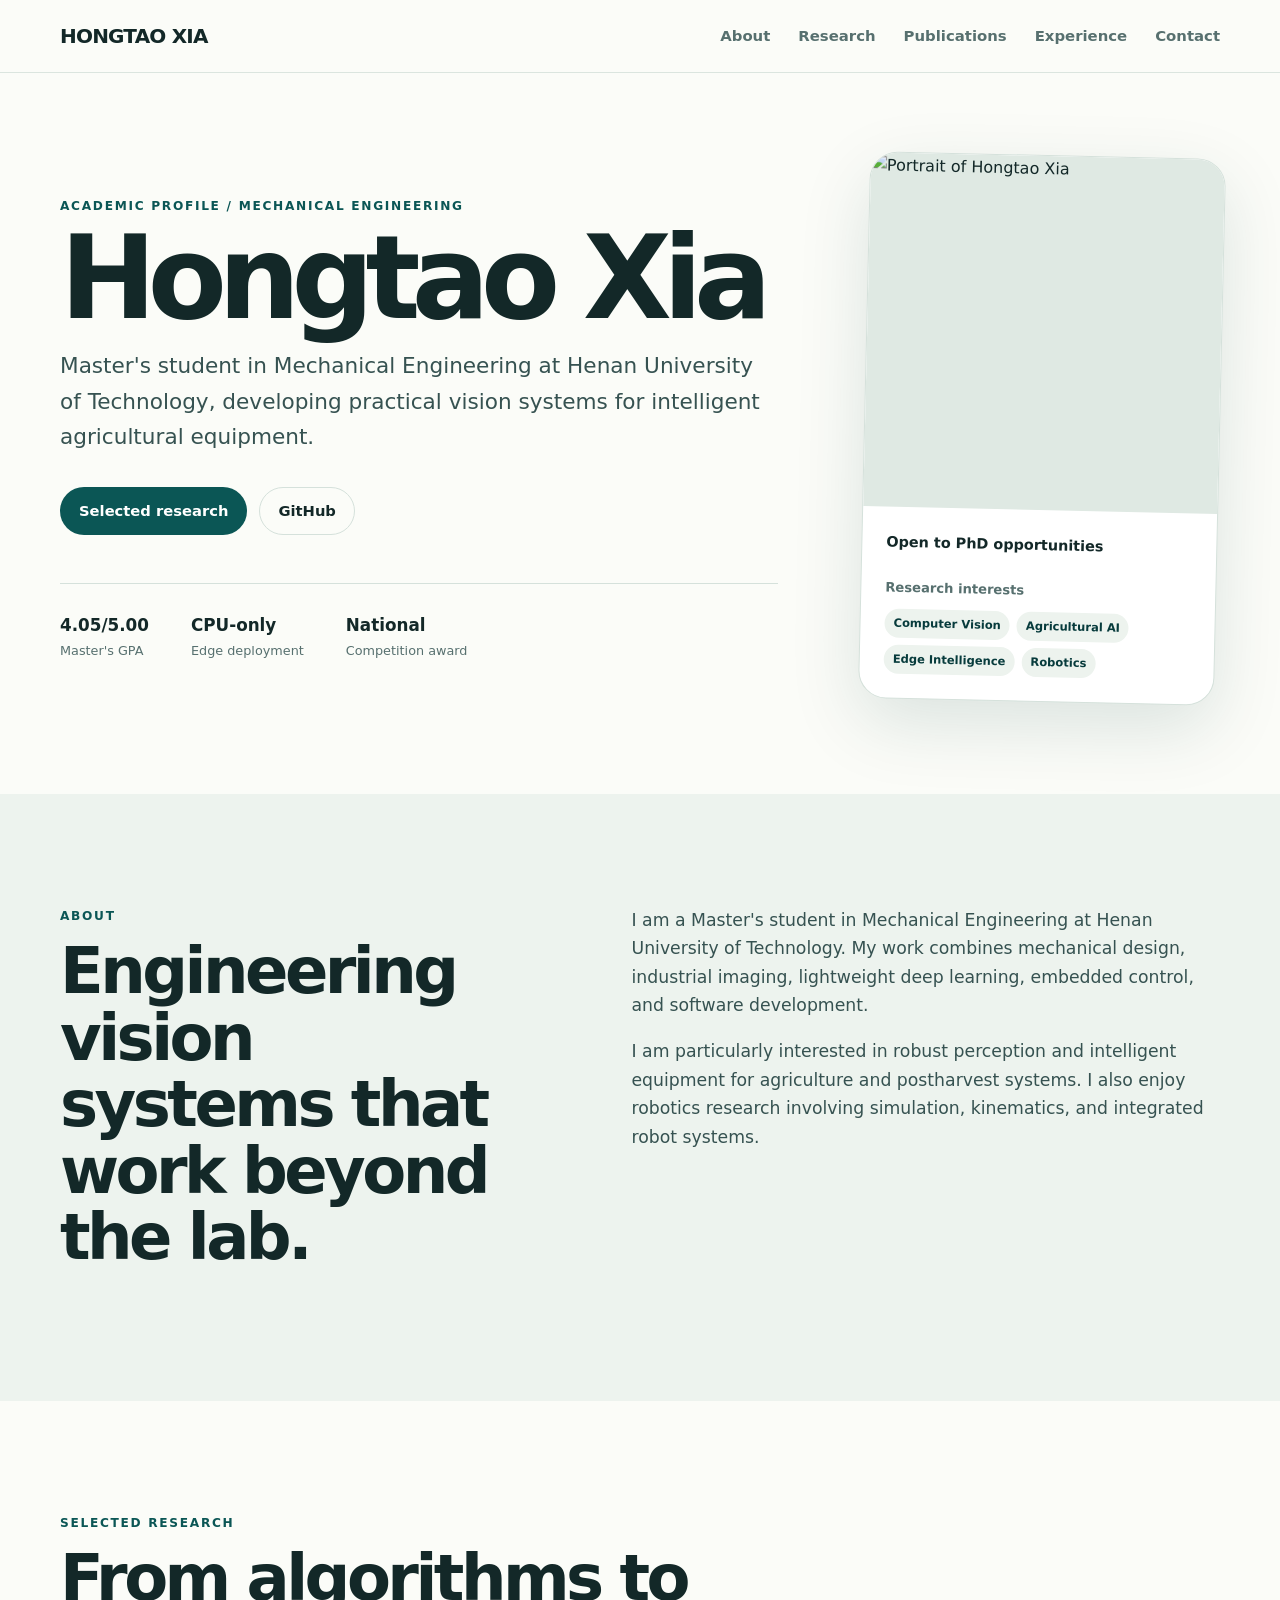
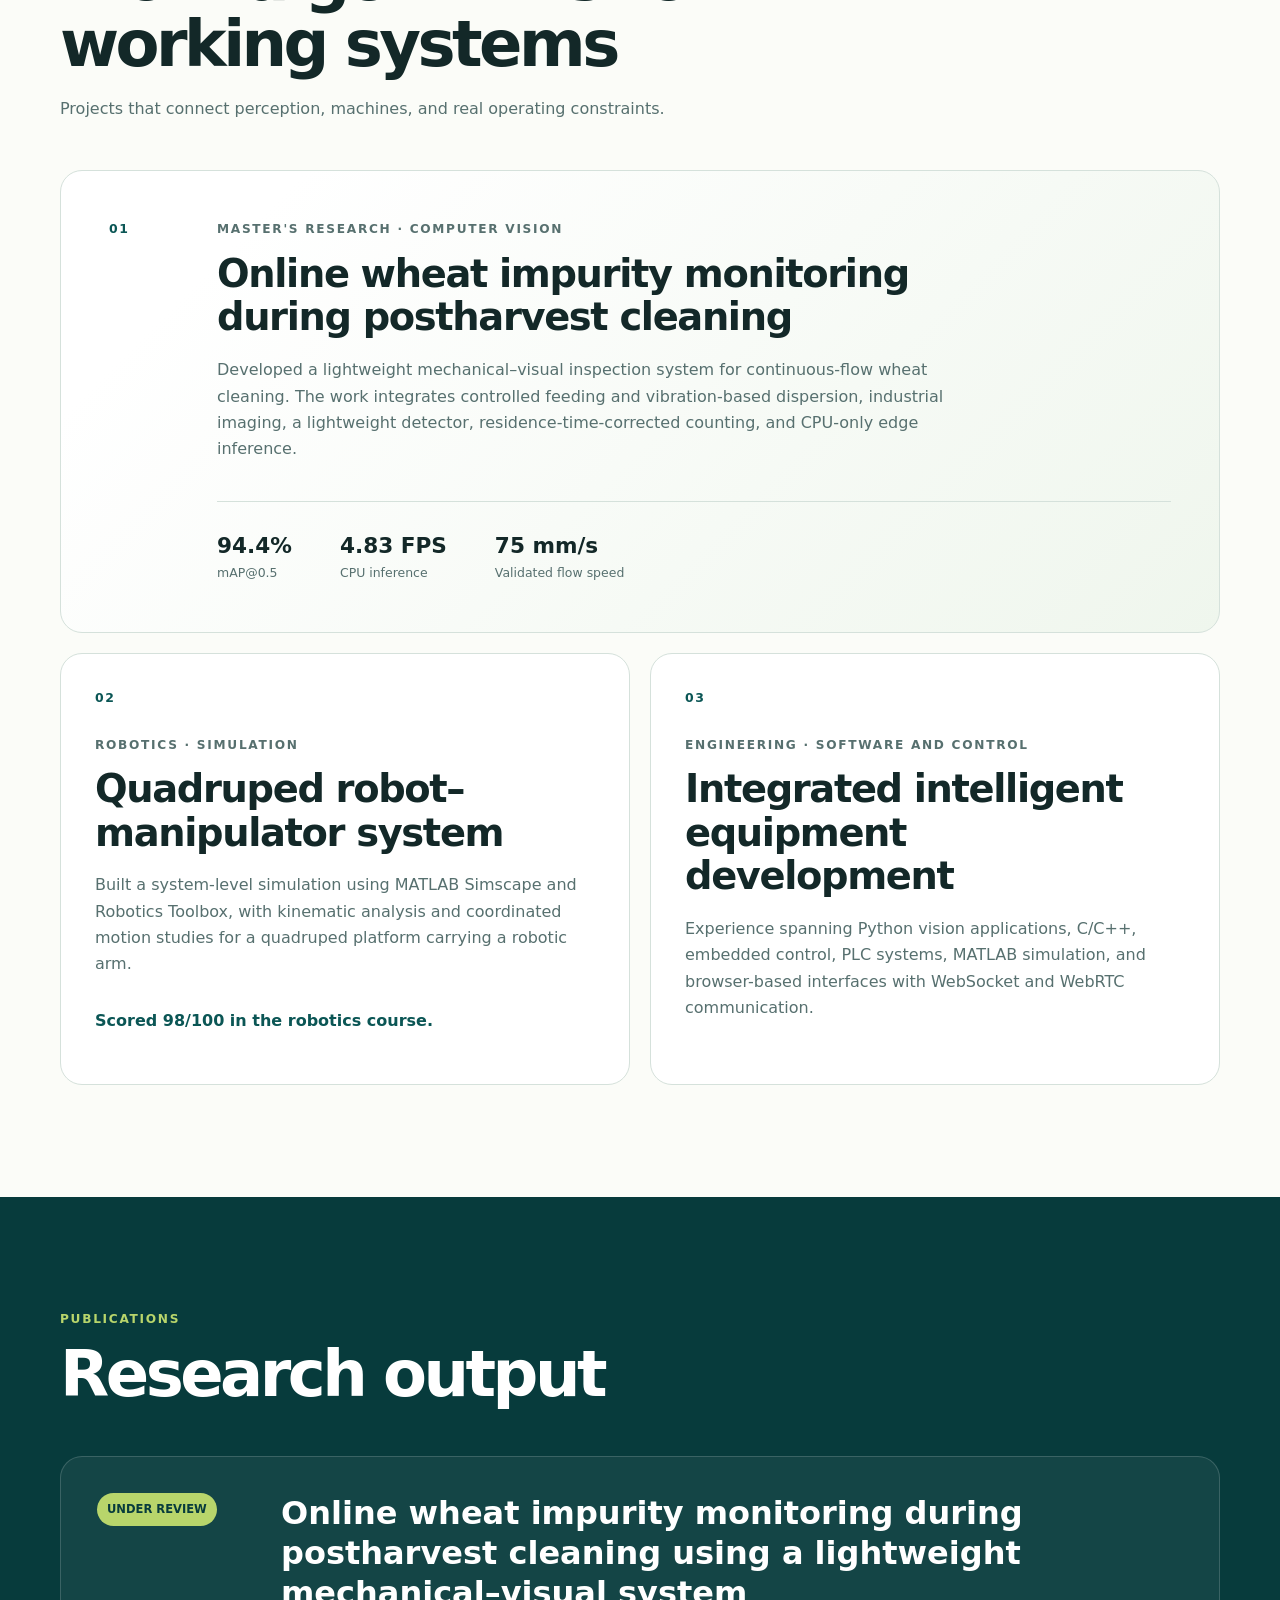
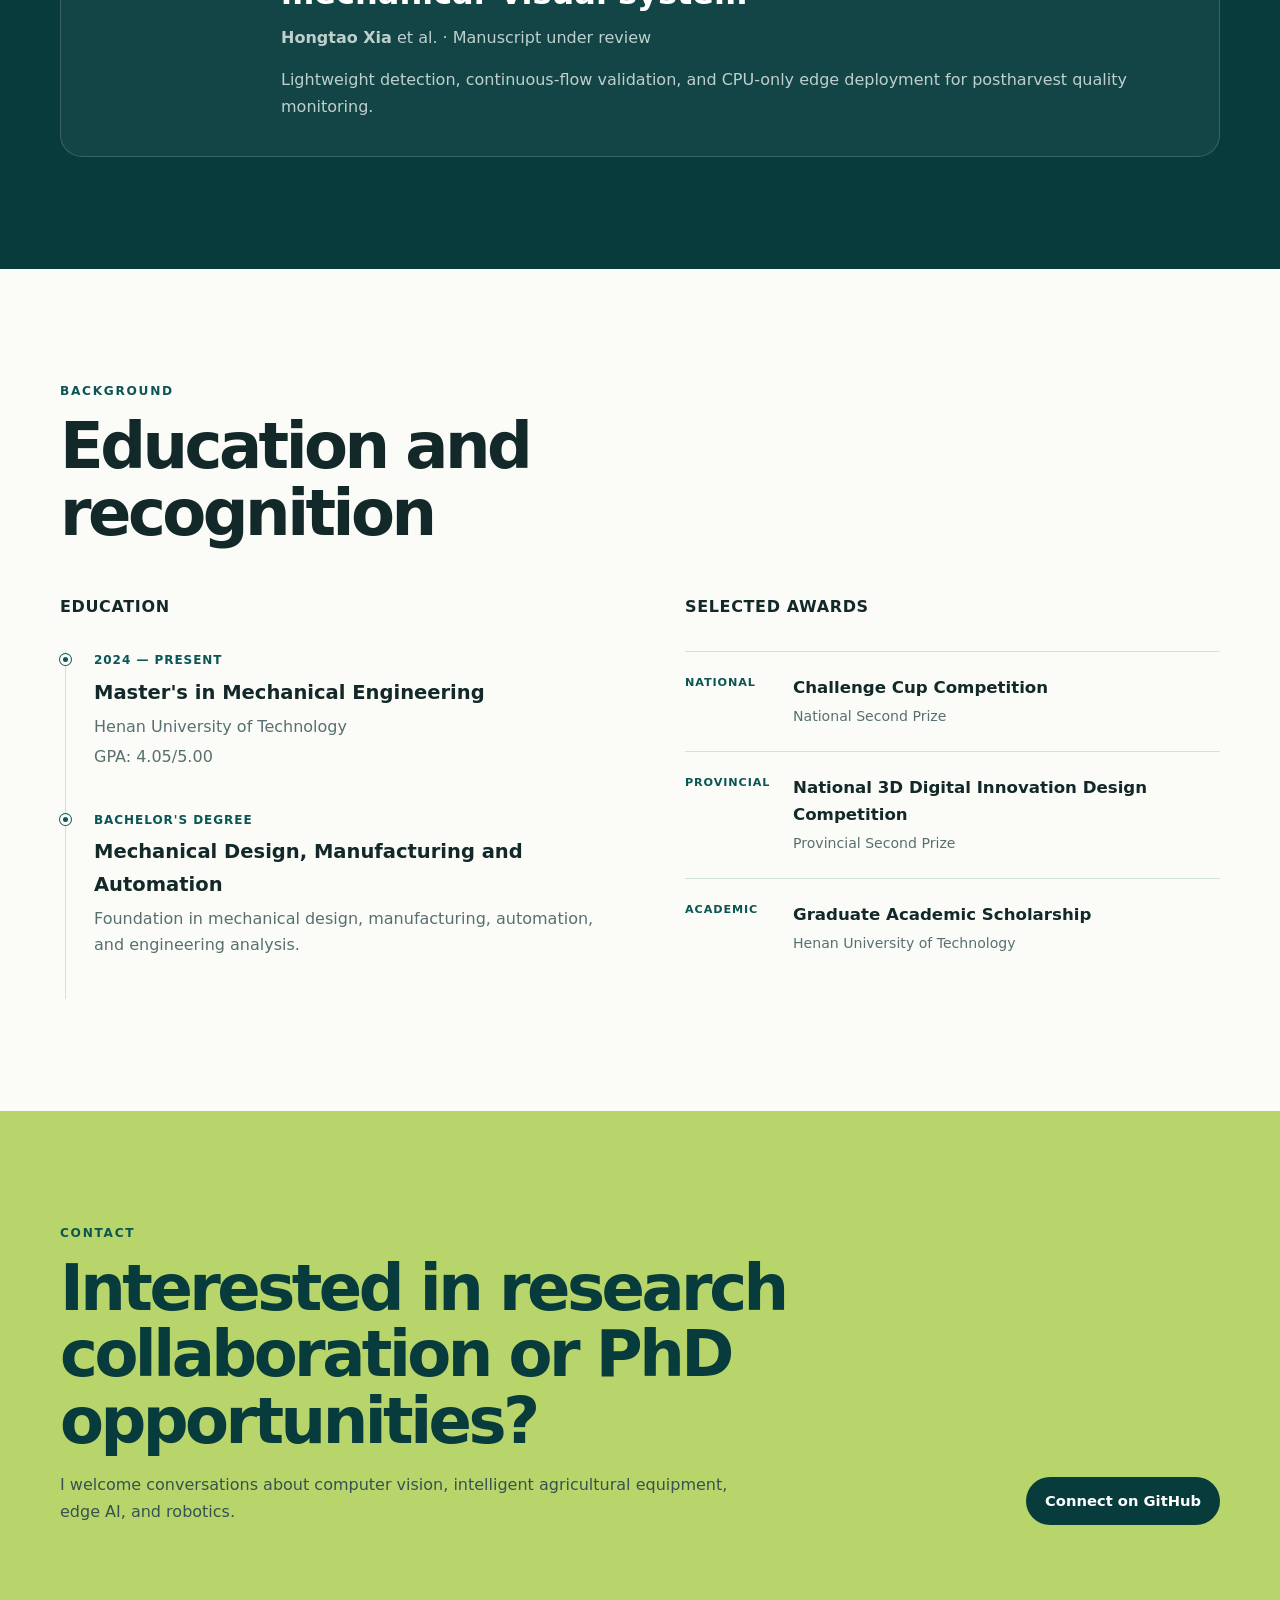
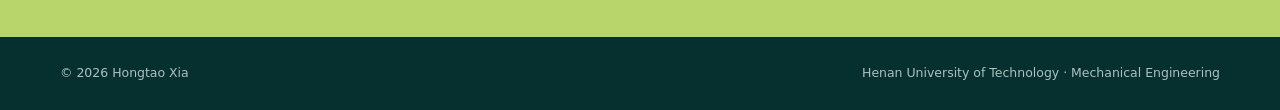
==== commit 3208c7de: "Refine homepage toward an academic editorial style" ====
--- a/index.html
+++ b/index.html
@@ -4,7 +4,7 @@
   <meta charset="utf-8">
   <meta name="viewport" content="width=device-width, initial-scale=1">
   <meta name="description" content="Hongtao Xia — Master's student in Mechanical Engineering researching computer vision, edge AI, intelligent agricultural equipment, and robotics.">
-  <meta name="theme-color" content="#0b3b3c">
+  <meta name="theme-color" content="#17324d">
   <meta property="og:title" content="Hongtao Xia | Academic Homepage">
   <meta property="og:description" content="Research in computer vision, intelligent agricultural equipment, edge AI, and robotics.">
   <meta property="og:type" content="website">
@@ -16,7 +16,7 @@
 
   <header class="site-header">
     <nav class="nav container" aria-label="Main navigation">
-      <a class="brand" href="#top" aria-label="Hongtao Xia, home">HX<span>.</span></a>
+      <a class="brand" href="#top" aria-label="Hongtao Xia, home">HONGTAO XIA</a>
       <div class="nav-links">
         <a href="#about">About</a>
         <a href="#research">Research</a>
@@ -30,12 +30,12 @@
   <main id="main">
     <section class="hero container" id="top">
       <div class="hero-copy">
-        <p class="eyebrow">Mechanical Engineering · Computer Vision · Edge AI</p>
+        <p class="eyebrow">Academic Profile / Mechanical Engineering</p>
         <h1>Hongtao Xia</h1>
         <p class="lead">Master's student in Mechanical Engineering at Henan University of Technology, developing practical vision systems for intelligent agricultural equipment.</p>
         <div class="hero-actions">
-          <a class="button primary" href="#research">Explore my research</a>
-          <a class="button secondary" href="https://github.com/HongtaoXia" target="_blank" rel="noreferrer">GitHub profile</a>
+          <a class="button primary" href="#research">Selected research</a>
+          <a class="button secondary" href="https://github.com/HongtaoXia" target="_blank" rel="noreferrer">GitHub</a>
         </div>
         <ul class="quick-facts" aria-label="Academic highlights">
           <li><strong>4.05/5.00</strong><span>Master's GPA</span></li>
@@ -49,8 +49,8 @@
           <img class="portrait" src="https://avatars.githubusercontent.com/u/83192160?v=4" alt="Portrait of Hongtao Xia" width="320" height="320">
         </div>
         <div class="profile-body">
-          <p class="status"><span></span> Open to PhD opportunities</p>
-          <p>Research interests</p>
+          <p class="status">Open to PhD opportunities</p>
+          <p class="interest-label">Research interests</p>
           <div class="tags">
             <span>Computer Vision</span>
             <span>Agricultural AI</span>
@@ -198,7 +198,7 @@
   <footer class="footer">
     <div class="container footer-inner">
       <p>© <span id="year">2026</span> Hongtao Xia</p>
-      <p>Built for clarity, accessibility, and the open web.</p>
+      <p>Henan University of Technology · Mechanical Engineering</p>
     </div>
   </footer>
 </body>
--- a/styles.css
+++ b/styles.css
@@ -0,0 +1,165 @@
+:root {
+  --ink: #132828;
+  --muted: #57706f;
+  --paper: #fbfcf8;
+  --soft: #edf3ee;
+  --line: #d5e1db;
+  --teal: #0b5655;
+  --teal-dark: #073b3c;
+  --lime: #b8d56b;
+  --white: #ffffff;
+  --shadow: 0 24px 70px rgba(11, 59, 60, 0.13);
+  --radius: 22px;
+  --max: 1160px;
+}
+
+* { box-sizing: border-box; }
+html { scroll-behavior: smooth; }
+body {
+  margin: 0;
+  color: var(--ink);
+  background: var(--paper);
+  font-family: Inter, ui-sans-serif, system-ui, -apple-system, BlinkMacSystemFont, "Segoe UI", sans-serif;
+  line-height: 1.65;
+  -webkit-font-smoothing: antialiased;
+}
+
+a { color: inherit; }
+img { display: block; max-width: 100%; }
+.container { width: min(calc(100% - 40px), var(--max)); margin-inline: auto; }
+.skip-link { position: fixed; left: 16px; top: -80px; z-index: 100; padding: 10px 16px; color: white; background: var(--teal-dark); border-radius: 8px; }
+.skip-link:focus { top: 16px; }
+
+.site-header {
+  position: sticky;
+  top: 0;
+  z-index: 20;
+  border-bottom: 1px solid rgba(213, 225, 219, .85);
+  background: rgba(251, 252, 248, .9);
+  backdrop-filter: blur(16px);
+}
+.nav { min-height: 72px; display: flex; align-items: center; justify-content: space-between; gap: 24px; }
+.brand { font-size: 1.25rem; font-weight: 850; text-decoration: none; letter-spacing: -.04em; }
+.brand span { color: var(--teal); }
+.nav-links { display: flex; gap: 28px; }
+.nav-links a { color: var(--muted); font-size: .93rem; font-weight: 650; text-decoration: none; }
+.nav-links a:hover, .nav-links a:focus { color: var(--teal); }
+
+.hero { min-height: 720px; display: grid; grid-template-columns: minmax(0, 1.45fr) minmax(300px, .72fr); align-items: center; gap: 86px; padding-block: 82px 92px; }
+.eyebrow, .section-kicker, .project-type { color: var(--teal); font-size: .76rem; font-weight: 800; letter-spacing: .14em; text-transform: uppercase; }
+h1, h2, h3, h4, p { margin-top: 0; }
+h1 { max-width: 760px; margin-bottom: 20px; font-size: clamp(4rem, 9vw, 7.8rem); line-height: .87; letter-spacing: -.075em; }
+.lead { max-width: 760px; margin-bottom: 32px; color: #365251; font-size: clamp(1.1rem, 2vw, 1.35rem); }
+.hero-actions { display: flex; flex-wrap: wrap; gap: 12px; }
+.button { display: inline-flex; min-height: 48px; align-items: center; justify-content: center; padding: 11px 18px; border: 1px solid transparent; border-radius: 999px; font-size: .92rem; font-weight: 750; text-decoration: none; transition: transform .2s ease, background .2s ease, border-color .2s ease; }
+.button:hover { transform: translateY(-2px); }
+.primary { color: white; background: var(--teal); }
+.primary:hover { background: var(--teal-dark); }
+.secondary { border-color: var(--line); background: transparent; }
+.secondary:hover { border-color: var(--teal); }
+.quick-facts { display: flex; gap: 42px; margin: 48px 0 0; padding: 28px 0 0; border-top: 1px solid var(--line); list-style: none; }
+.quick-facts li { display: grid; }
+.quick-facts strong { font-size: 1.05rem; }
+.quick-facts span { color: var(--muted); font-size: .8rem; }
+
+.profile-card { overflow: hidden; border: 1px solid var(--line); border-radius: 28px; background: white; box-shadow: var(--shadow); transform: rotate(1.3deg); }
+.portrait-wrap { aspect-ratio: 1; overflow: hidden; background: #dfe9e3; }
+.portrait { width: 100%; height: 100%; object-fit: cover; }
+.profile-body { padding: 24px; }
+.status { display: flex; align-items: center; gap: 9px; margin-bottom: 22px; font-size: .9rem; font-weight: 750; }
+.status span { width: 9px; height: 9px; border-radius: 50%; background: #4ba66c; box-shadow: 0 0 0 5px rgba(75,166,108,.13); }
+.profile-body > p:not(.status) { margin-bottom: 10px; color: var(--muted); font-size: .82rem; font-weight: 700; }
+.tags { display: flex; flex-wrap: wrap; gap: 7px; }
+.tags span { padding: 5px 9px; border-radius: 999px; color: var(--teal-dark); background: var(--soft); font-size: .72rem; font-weight: 700; }
+
+.section { padding-block: 112px; scroll-margin-top: 72px; }
+.section-soft { background: var(--soft); }
+.split-heading { display: grid; grid-template-columns: .9fr 1.1fr; gap: 90px; align-items: start; }
+h2 { max-width: 790px; margin-bottom: 18px; font-size: clamp(2.25rem, 5vw, 4rem); line-height: 1.04; letter-spacing: -.055em; }
+.prose { max-width: 670px; color: #365251; font-size: 1.08rem; }
+.prose p:last-child { margin-bottom: 0; }
+.section-heading { margin-bottom: 48px; }
+.section-heading > p:last-child { max-width: 650px; color: var(--muted); }
+
+.project-grid { display: grid; grid-template-columns: 1fr 1fr; gap: 20px; }
+.project { position: relative; overflow: hidden; min-height: 350px; padding: 34px; border: 1px solid var(--line); border-radius: var(--radius); background: white; }
+.project.featured { grid-column: 1 / -1; display: grid; grid-template-columns: 80px 1fr; gap: 28px; min-height: 420px; padding: 48px; background: linear-gradient(135deg, #ffffff 15%, #eff6ed 100%); }
+.project-number { margin-bottom: 26px; color: var(--teal); font-size: .78rem; font-weight: 850; letter-spacing: .12em; }
+.project h3 { max-width: 830px; margin-bottom: 18px; font-size: clamp(1.4rem, 3vw, 2.5rem); line-height: 1.14; letter-spacing: -.035em; }
+.project p { max-width: 760px; color: var(--muted); }
+.project-note { margin-top: 30px; color: var(--teal) !important; font-weight: 750; }
+.metrics { display: flex; flex-wrap: wrap; gap: 48px; margin: 38px 0 0; padding: 26px 0 0; border-top: 1px solid var(--line); list-style: none; }
+.metrics li { display: grid; }
+.metrics strong { font-size: 1.35rem; }
+.metrics span { color: var(--muted); font-size: .78rem; }
+
+.section-dark { color: white; background: var(--teal-dark); }
+.section-heading.light .section-kicker { color: var(--lime); }
+.publication { display: grid; grid-template-columns: 150px 1fr; gap: 34px; padding: 36px; border: 1px solid rgba(255,255,255,.16); border-radius: var(--radius); background: rgba(255,255,255,.055); }
+.pub-status { align-self: start; justify-self: start; padding: 7px 10px; border-radius: 999px; color: var(--teal-dark); background: var(--lime); font-size: .72rem; font-weight: 850; text-transform: uppercase; }
+.publication h3 { max-width: 850px; margin-bottom: 12px; font-size: clamp(1.35rem, 3vw, 2rem); line-height: 1.25; }
+.publication p { color: #bed0cd; }
+.pub-note { margin-bottom: 0; }
+
+.timeline-grid { display: grid; grid-template-columns: 1fr 1fr; gap: 90px; }
+.column-title { margin-bottom: 30px; font-size: 1rem; letter-spacing: .04em; text-transform: uppercase; }
+.timeline-item { position: relative; margin-left: 5px; padding: 0 0 36px 28px; border-left: 1px solid var(--line); }
+.timeline-dot { position: absolute; top: 3px; left: -6px; width: 11px; height: 11px; border: 3px solid var(--paper); border-radius: 50%; background: var(--teal); box-shadow: 0 0 0 1px var(--teal); }
+.timeline-date { margin-bottom: 6px; color: var(--teal); font-size: .75rem; font-weight: 800; letter-spacing: .08em; text-transform: uppercase; }
+.timeline-item h4 { margin-bottom: 5px; font-size: 1.22rem; }
+.timeline-item p:not(.timeline-date) { margin-bottom: 4px; color: var(--muted); }
+.award-card { display: grid; grid-template-columns: 88px 1fr; gap: 20px; align-items: start; padding: 22px 0; border-top: 1px solid var(--line); }
+.award-card > span { color: var(--teal); font-size: .7rem; font-weight: 850; letter-spacing: .08em; text-transform: uppercase; }
+.award-card h4 { margin-bottom: 4px; font-size: 1.04rem; }
+.award-card p { margin-bottom: 0; color: var(--muted); font-size: .88rem; }
+
+.section-accent { background: var(--lime); }
+.contact-panel { display: grid; grid-template-columns: 1fr auto; gap: 60px; align-items: end; }
+.contact-panel h2 { color: var(--teal-dark); }
+.contact-panel p:not(.section-kicker) { max-width: 700px; margin-bottom: 0; color: #365251; }
+.light-button { color: white; background: var(--teal-dark); }
+.light-button:hover { background: var(--teal); }
+.footer { padding-block: 26px; color: #adc1be; background: #062f30; }
+.footer-inner { display: flex; justify-content: space-between; gap: 24px; }
+.footer p { margin: 0; font-size: .78rem; }
+
+@media (max-width: 900px) {
+  .hero { min-height: 0; grid-template-columns: 1fr; gap: 56px; }
+  .profile-card { width: min(100%, 430px); transform: none; }
+  .split-heading, .timeline-grid { grid-template-columns: 1fr; gap: 46px; }
+  .project.featured { grid-template-columns: 1fr; }
+  .project.featured .project-number { margin-bottom: 0; }
+  .contact-panel { grid-template-columns: 1fr; align-items: start; }
+}
+
+@media (max-width: 680px) {
+  .container { width: min(calc(100% - 28px), var(--max)); }
+  .nav { min-height: 64px; }
+  .nav-links { gap: 15px; overflow-x: auto; }
+  .nav-links a { font-size: .76rem; }
+  .nav-links a:nth-child(4) { display: none; }
+  .hero { padding-block: 62px 74px; }
+  h1 { font-size: clamp(3.5rem, 21vw, 5.6rem); }
+  .quick-facts { gap: 20px; justify-content: space-between; }
+  .quick-facts span { font-size: .7rem; }
+  .section { padding-block: 78px; }
+  .project-grid { grid-template-columns: 1fr; }
+  .project, .project.featured { grid-column: auto; min-height: 0; padding: 26px; }
+  .metrics { gap: 25px; }
+  .publication { grid-template-columns: 1fr; padding: 26px; }
+  .award-card { grid-template-columns: 72px 1fr; }
+  .footer-inner { flex-direction: column; gap: 4px; }
+}
+
+@media (prefers-reduced-motion: reduce) {
+  html { scroll-behavior: auto; }
+  *, *::before, *::after { transition-duration: .01ms !important; }
+}
+
+@media print {
+  .site-header, .hero-actions, .contact-actions { display: none; }
+  .hero, .section { min-height: 0; padding-block: 36px; }
+  .section-dark { color: var(--ink); background: white; }
+  .publication { border-color: var(--line); }
+  .publication p { color: var(--muted); }
+}
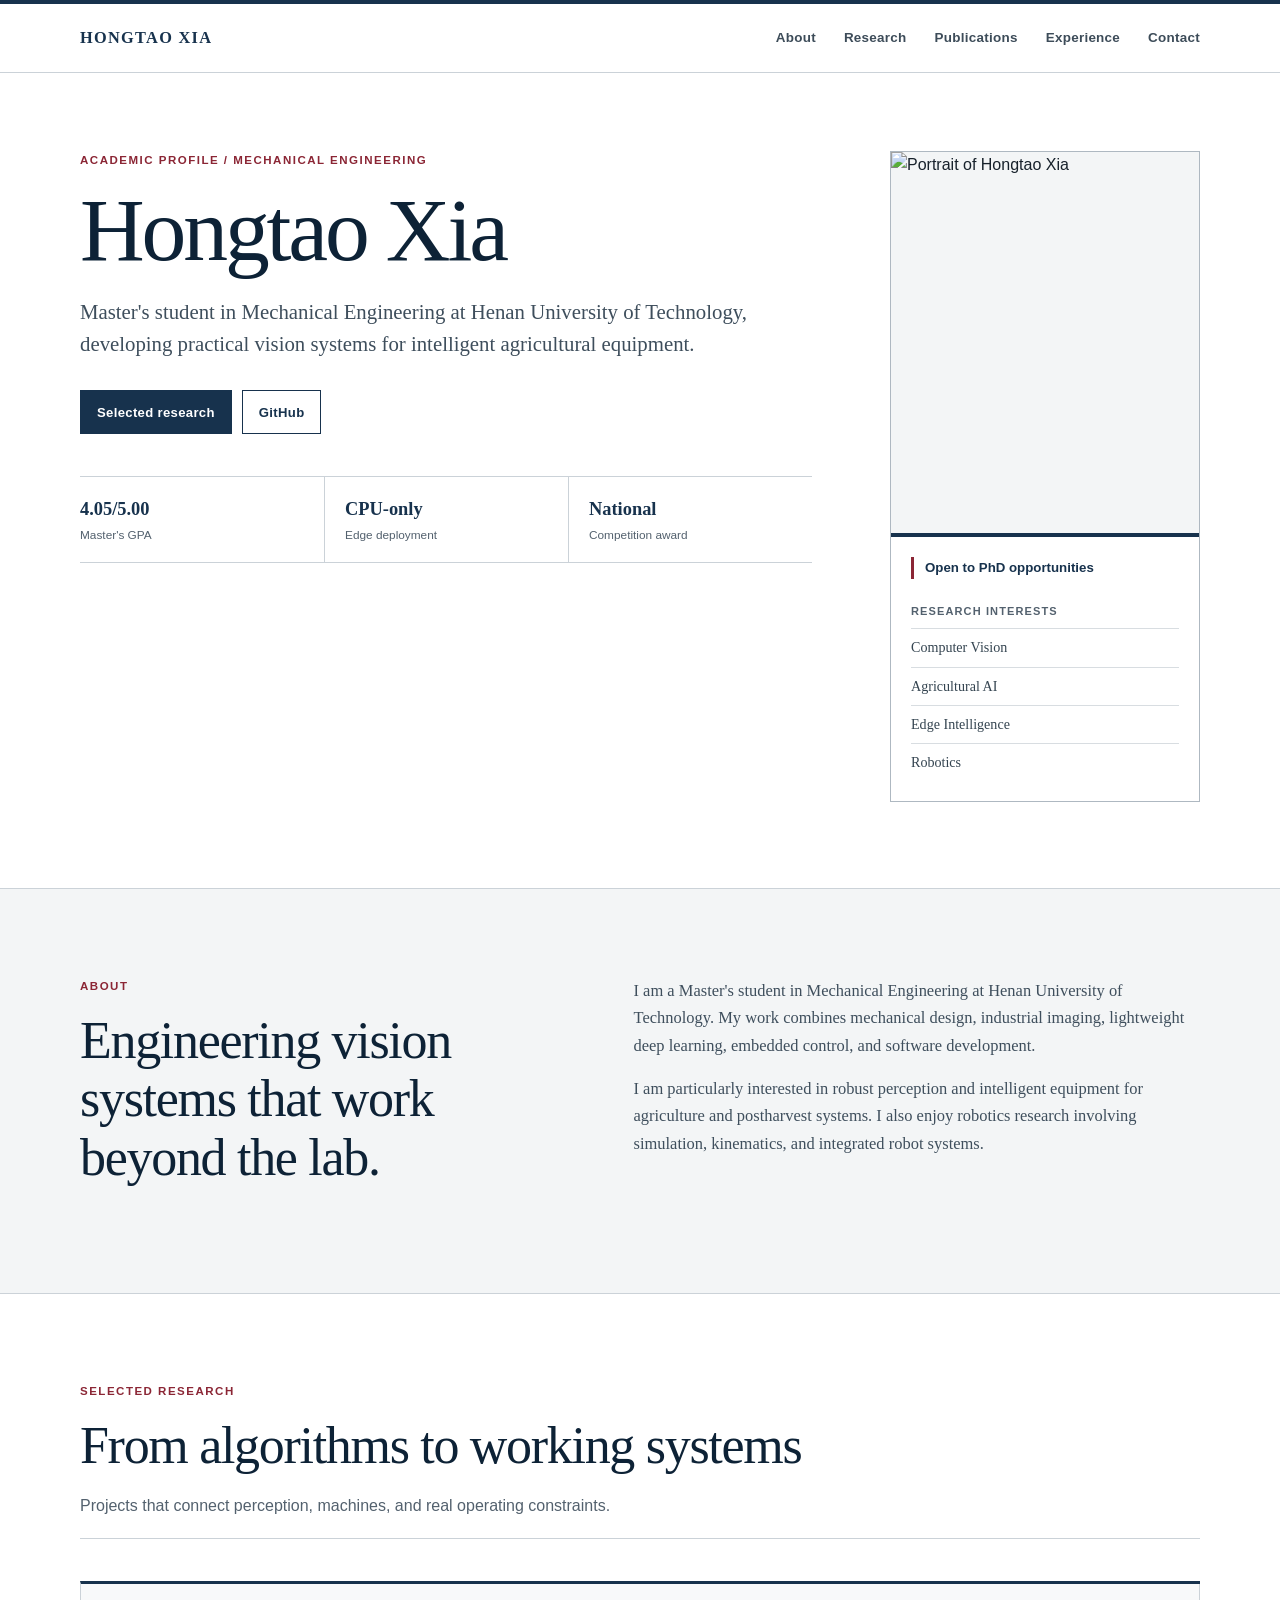
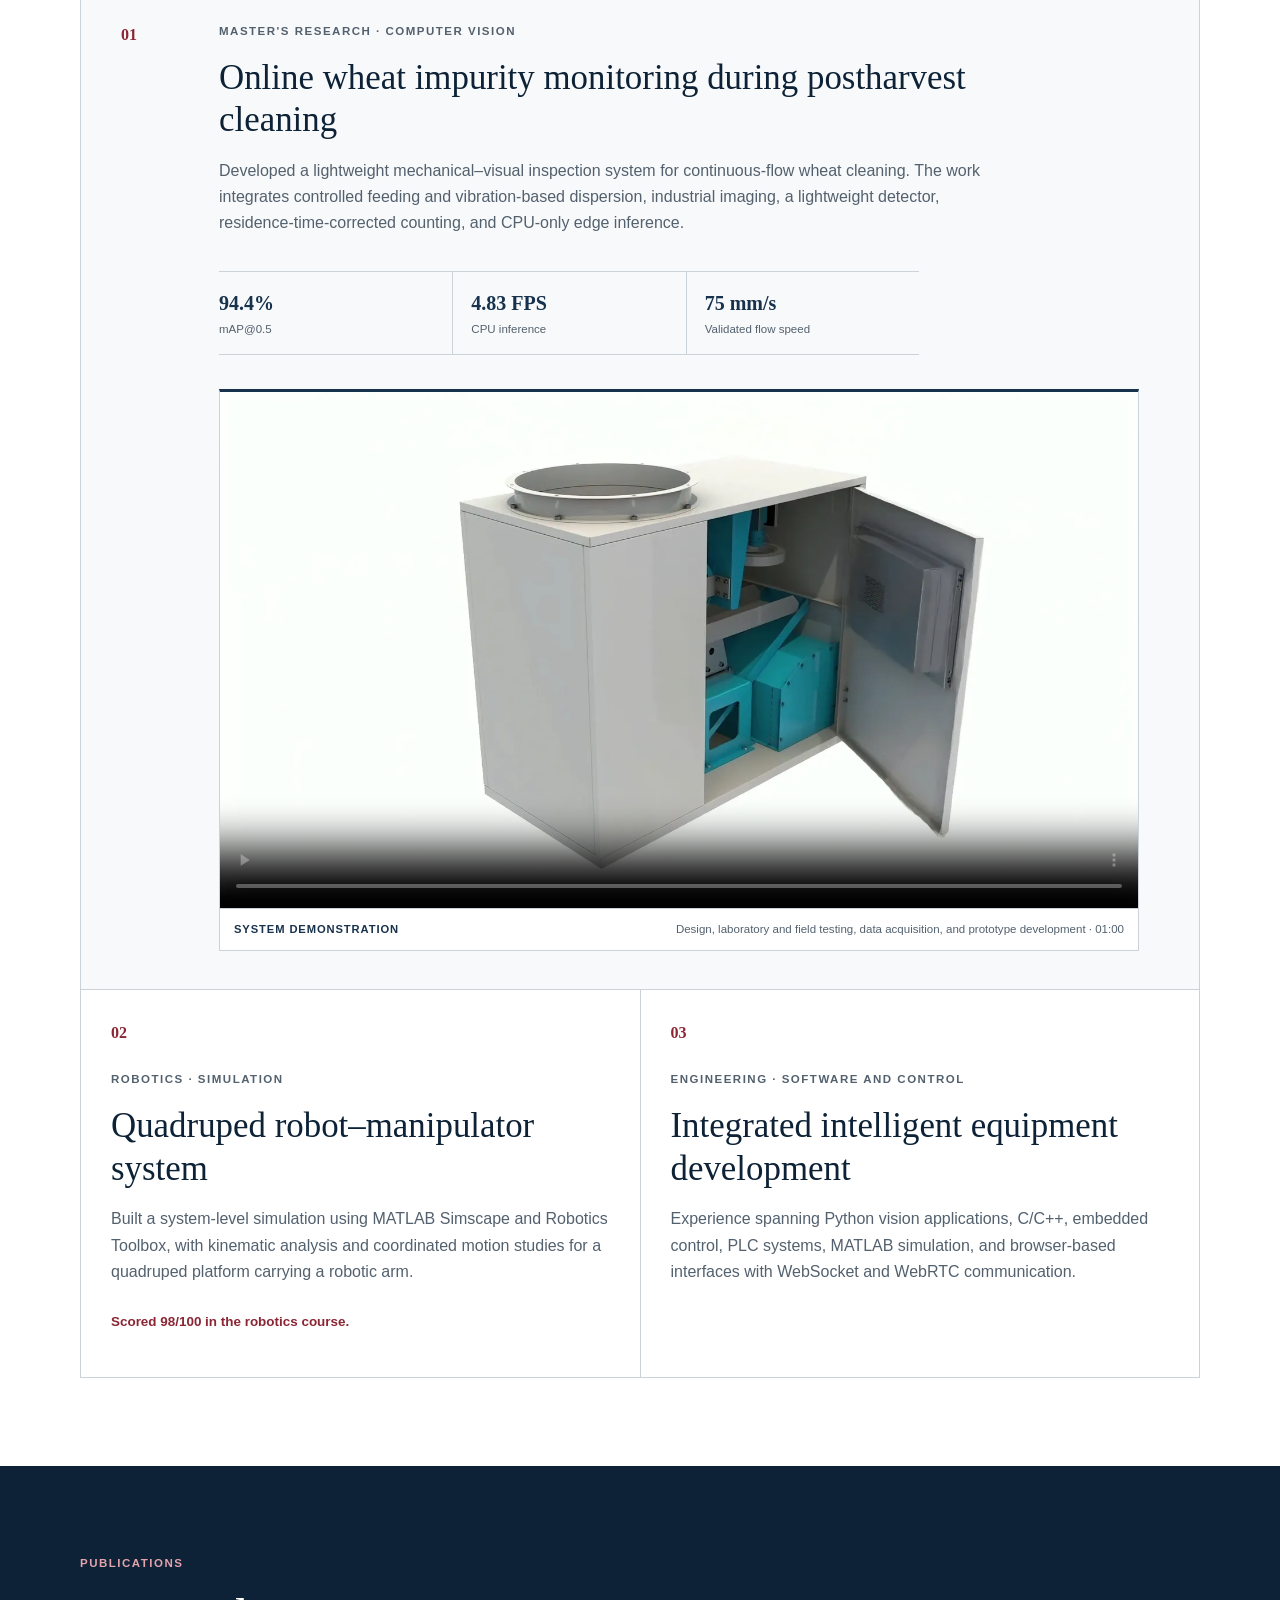
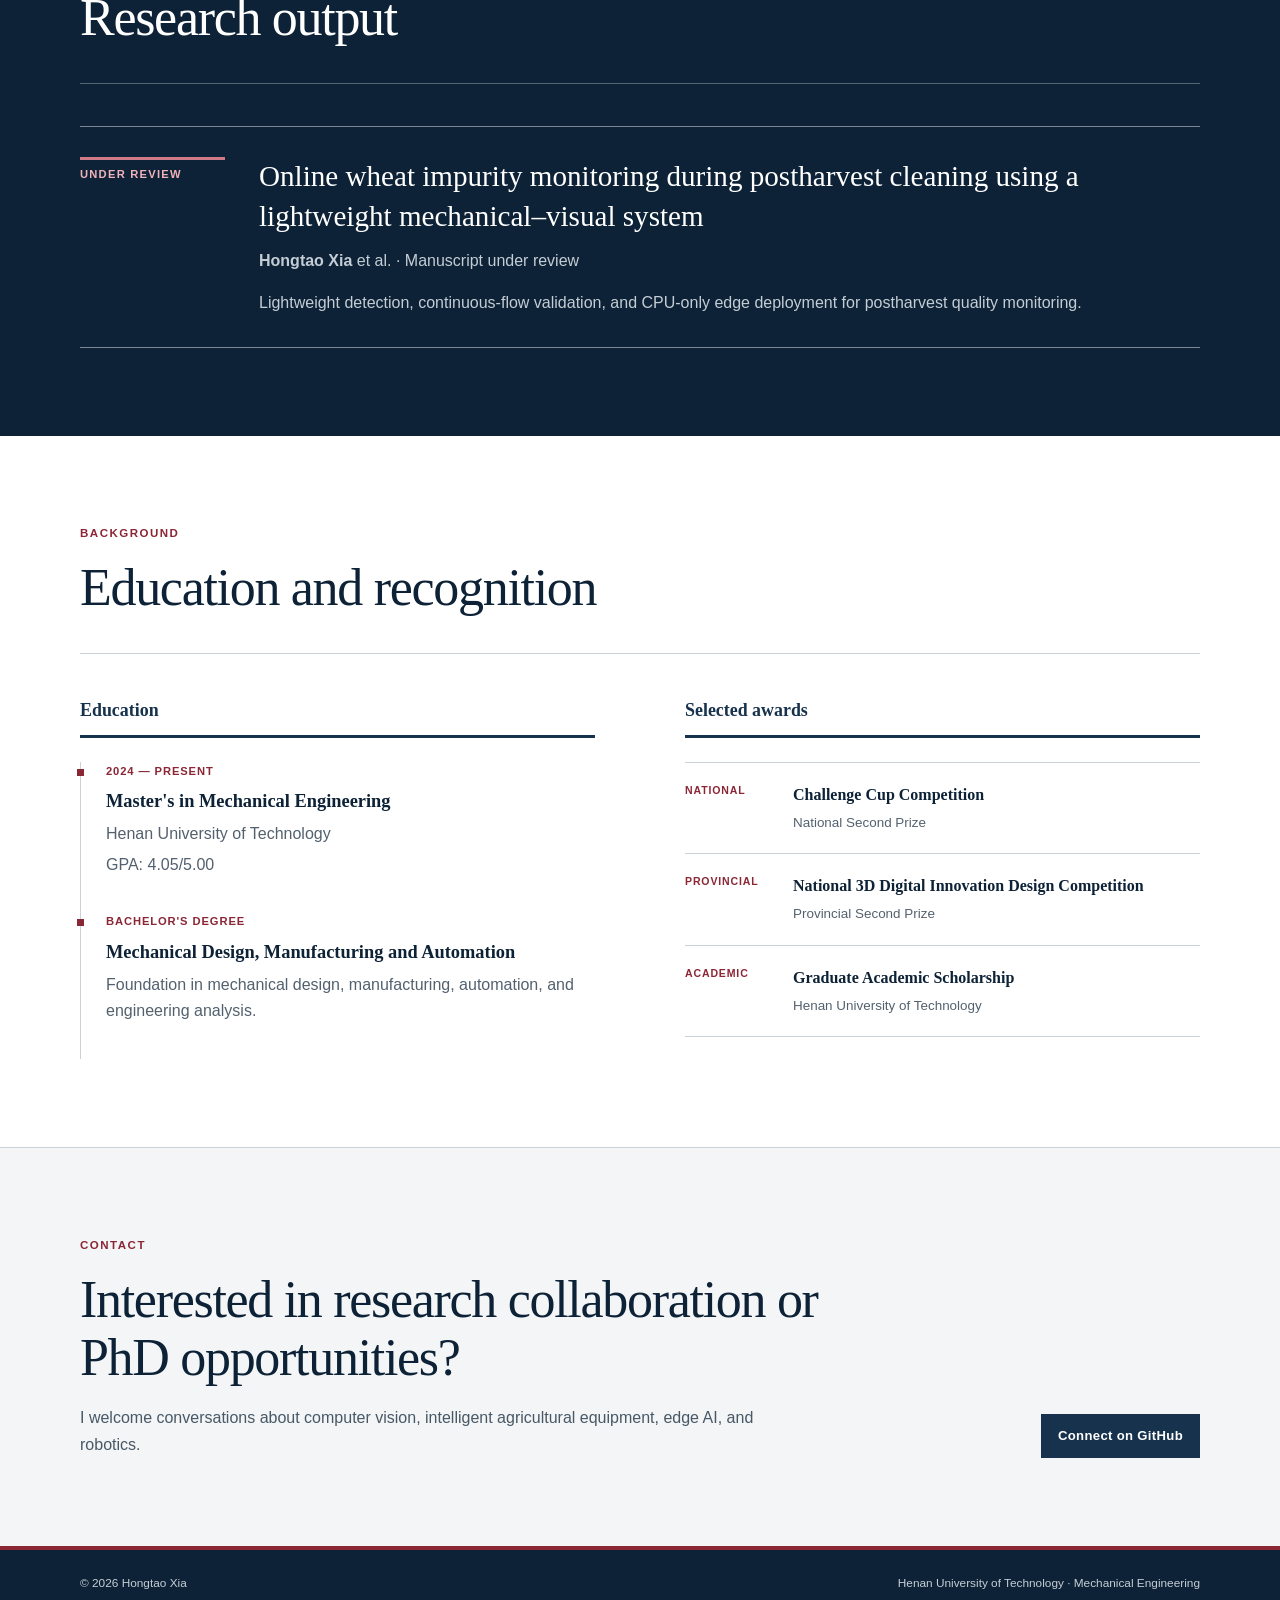
==== commit becc163a: "Add wheat monitoring system demonstration" ====
--- a/index.html
+++ b/index.html
@@ -93,6 +93,16 @@
               <li><strong>4.83 FPS</strong><span>CPU inference</span></li>
               <li><strong>75 mm/s</strong><span>Validated flow speed</span></li>
             </ul>
+            <figure class="project-media">
+              <video class="research-video" controls preload="metadata" playsinline poster="assets/images/wheat-monitoring-system.webp">
+                <source src="assets/videos/wheat-monitoring-system.mp4" type="video/mp4">
+                Your browser does not support HTML5 video.
+              </video>
+              <figcaption>
+                <strong>System demonstration</strong>
+                <span>Design, laboratory and field testing, data acquisition, and prototype development · 01:00</span>
+              </figcaption>
+            </figure>
           </div>
         </article>
 
--- a/styles.css
+++ b/styles.css
@@ -1,16 +1,13 @@
 :root {
-  --ink: #132828;
-  --muted: #57706f;
-  --paper: #fbfcf8;
-  --soft: #edf3ee;
-  --line: #d5e1db;
-  --teal: #0b5655;
-  --teal-dark: #073b3c;
-  --lime: #b8d56b;
-  --white: #ffffff;
-  --shadow: 0 24px 70px rgba(11, 59, 60, 0.13);
-  --radius: 22px;
-  --max: 1160px;
+  --ink: #17212b;
+  --muted: #53616e;
+  --paper: #ffffff;
+  --soft: #f3f5f6;
+  --line: #cbd2d8;
+  --navy: #17324d;
+  --navy-dark: #0d2236;
+  --red: #8b2635;
+  --max: 1120px;
 }
 
 * { box-sizing: border-box; }
@@ -19,134 +16,147 @@
   margin: 0;
   color: var(--ink);
   background: var(--paper);
-  font-family: Inter, ui-sans-serif, system-ui, -apple-system, BlinkMacSystemFont, "Segoe UI", sans-serif;
+  font-family: Arial, Helvetica, sans-serif;
+  font-size: 16px;
   line-height: 1.65;
   -webkit-font-smoothing: antialiased;
 }
 
 a { color: inherit; }
 img { display: block; max-width: 100%; }
-.container { width: min(calc(100% - 40px), var(--max)); margin-inline: auto; }
-.skip-link { position: fixed; left: 16px; top: -80px; z-index: 100; padding: 10px 16px; color: white; background: var(--teal-dark); border-radius: 8px; }
+.container { width: min(calc(100% - 48px), var(--max)); margin-inline: auto; }
+.skip-link { position: fixed; left: 16px; top: -80px; z-index: 100; padding: 9px 14px; color: white; background: var(--navy-dark); }
 .skip-link:focus { top: 16px; }
 
 .site-header {
   position: sticky;
   top: 0;
   z-index: 20;
-  border-bottom: 1px solid rgba(213, 225, 219, .85);
-  background: rgba(251, 252, 248, .9);
-  backdrop-filter: blur(16px);
+  border-top: 4px solid var(--navy);
+  border-bottom: 1px solid var(--line);
+  background: rgba(255,255,255,.97);
 }
-.nav { min-height: 72px; display: flex; align-items: center; justify-content: space-between; gap: 24px; }
-.brand { font-size: 1.25rem; font-weight: 850; text-decoration: none; letter-spacing: -.04em; }
-.brand span { color: var(--teal); }
+.nav { min-height: 68px; display: flex; align-items: center; justify-content: space-between; gap: 30px; }
+.brand { color: var(--navy); font-family: Georgia, "Times New Roman", serif; font-size: 1.02rem; font-weight: 700; letter-spacing: .08em; text-decoration: none; }
 .nav-links { display: flex; gap: 28px; }
-.nav-links a { color: var(--muted); font-size: .93rem; font-weight: 650; text-decoration: none; }
-.nav-links a:hover, .nav-links a:focus { color: var(--teal); }
+.nav-links a { padding: 23px 0 20px; border-bottom: 3px solid transparent; color: #3d4c59; font-size: .84rem; font-weight: 600; letter-spacing: .02em; text-decoration: none; }
+.nav-links a:hover, .nav-links a:focus { border-bottom-color: var(--red); color: var(--navy); }
 
-.hero { min-height: 720px; display: grid; grid-template-columns: minmax(0, 1.45fr) minmax(300px, .72fr); align-items: center; gap: 86px; padding-block: 82px 92px; }
-.eyebrow, .section-kicker, .project-type { color: var(--teal); font-size: .76rem; font-weight: 800; letter-spacing: .14em; text-transform: uppercase; }
+.hero { display: grid; grid-template-columns: minmax(0, 1.55fr) 310px; align-items: start; gap: 78px; padding-block: 78px 86px; }
+.eyebrow, .section-kicker, .project-type { margin-bottom: 16px; color: var(--red); font-size: .72rem; font-weight: 700; letter-spacing: .13em; text-transform: uppercase; }
 h1, h2, h3, h4, p { margin-top: 0; }
-h1 { max-width: 760px; margin-bottom: 20px; font-size: clamp(4rem, 9vw, 7.8rem); line-height: .87; letter-spacing: -.075em; }
-.lead { max-width: 760px; margin-bottom: 32px; color: #365251; font-size: clamp(1.1rem, 2vw, 1.35rem); }
-.hero-actions { display: flex; flex-wrap: wrap; gap: 12px; }
-.button { display: inline-flex; min-height: 48px; align-items: center; justify-content: center; padding: 11px 18px; border: 1px solid transparent; border-radius: 999px; font-size: .92rem; font-weight: 750; text-decoration: none; transition: transform .2s ease, background .2s ease, border-color .2s ease; }
-.button:hover { transform: translateY(-2px); }
-.primary { color: white; background: var(--teal); }
-.primary:hover { background: var(--teal-dark); }
-.secondary { border-color: var(--line); background: transparent; }
-.secondary:hover { border-color: var(--teal); }
-.quick-facts { display: flex; gap: 42px; margin: 48px 0 0; padding: 28px 0 0; border-top: 1px solid var(--line); list-style: none; }
-.quick-facts li { display: grid; }
-.quick-facts strong { font-size: 1.05rem; }
-.quick-facts span { color: var(--muted); font-size: .8rem; }
+h1, h2, .project h3, .publication h3 { font-family: Georgia, "Times New Roman", serif; font-weight: 500; }
+h1 { margin-bottom: 22px; color: var(--navy-dark); font-size: clamp(3.4rem, 7vw, 5.7rem); line-height: .98; letter-spacing: -.035em; }
+.lead { max-width: 720px; margin-bottom: 30px; color: #3e4e5c; font-family: Georgia, "Times New Roman", serif; font-size: clamp(1.08rem, 2vw, 1.3rem); line-height: 1.55; }
+.hero-actions { display: flex; flex-wrap: wrap; gap: 10px; }
+.button { display: inline-flex; min-height: 44px; align-items: center; justify-content: center; padding: 9px 16px; border: 1px solid var(--navy); border-radius: 0; font-size: .82rem; font-weight: 700; letter-spacing: .025em; text-decoration: none; transition: background .15s ease, color .15s ease; }
+.primary { color: white; background: var(--navy); }
+.primary:hover { background: var(--navy-dark); }
+.secondary { color: var(--navy); background: white; }
+.secondary:hover { color: white; background: var(--navy); }
+.quick-facts { display: grid; grid-template-columns: repeat(3, 1fr); margin: 42px 0 0; padding: 0; border-top: 1px solid var(--line); border-bottom: 1px solid var(--line); list-style: none; }
+.quick-facts li { display: grid; gap: 1px; padding: 17px 20px 17px 0; }
+.quick-facts li + li { padding-left: 20px; border-left: 1px solid var(--line); }
+.quick-facts strong { color: var(--navy); font-family: Georgia, "Times New Roman", serif; font-size: 1.15rem; font-weight: 600; }
+.quick-facts span { color: var(--muted); font-size: .74rem; }
 
-.profile-card { overflow: hidden; border: 1px solid var(--line); border-radius: 28px; background: white; box-shadow: var(--shadow); transform: rotate(1.3deg); }
-.portrait-wrap { aspect-ratio: 1; overflow: hidden; background: #dfe9e3; }
+.profile-card { border: 1px solid #aeb8c1; background: white; }
+.portrait-wrap { aspect-ratio: 4 / 5; overflow: hidden; border-bottom: 4px solid var(--navy); background: var(--soft); }
 .portrait { width: 100%; height: 100%; object-fit: cover; }
-.profile-body { padding: 24px; }
-.status { display: flex; align-items: center; gap: 9px; margin-bottom: 22px; font-size: .9rem; font-weight: 750; }
-.status span { width: 9px; height: 9px; border-radius: 50%; background: #4ba66c; box-shadow: 0 0 0 5px rgba(75,166,108,.13); }
-.profile-body > p:not(.status) { margin-bottom: 10px; color: var(--muted); font-size: .82rem; font-weight: 700; }
-.tags { display: flex; flex-wrap: wrap; gap: 7px; }
-.tags span { padding: 5px 9px; border-radius: 999px; color: var(--teal-dark); background: var(--soft); font-size: .72rem; font-weight: 700; }
+.profile-body { padding: 20px; }
+.status { margin-bottom: 23px; padding-left: 11px; border-left: 3px solid var(--red); color: var(--navy); font-size: .83rem; font-weight: 700; }
+.interest-label { margin-bottom: 8px; color: var(--muted); font-size: .69rem; font-weight: 700; letter-spacing: .1em; text-transform: uppercase; }
+.tags { display: grid; gap: 0; }
+.tags span { padding: 7px 0; border-top: 1px solid #d8dde1; color: #344450; font-family: Georgia, "Times New Roman", serif; font-size: .88rem; }
 
-.section { padding-block: 112px; scroll-margin-top: 72px; }
-.section-soft { background: var(--soft); }
+.section { padding-block: 88px; scroll-margin-top: 72px; }
+.section-soft { border-block: 1px solid var(--line); background: var(--soft); }
 .split-heading { display: grid; grid-template-columns: .9fr 1.1fr; gap: 90px; align-items: start; }
-h2 { max-width: 790px; margin-bottom: 18px; font-size: clamp(2.25rem, 5vw, 4rem); line-height: 1.04; letter-spacing: -.055em; }
-.prose { max-width: 670px; color: #365251; font-size: 1.08rem; }
+h2 { max-width: 790px; margin-bottom: 18px; color: var(--navy-dark); font-size: clamp(2rem, 4.5vw, 3.25rem); line-height: 1.12; letter-spacing: -.025em; }
+.prose { max-width: 670px; color: #3f4f5d; font-family: Georgia, "Times New Roman", serif; font-size: 1.03rem; }
 .prose p:last-child { margin-bottom: 0; }
-.section-heading { margin-bottom: 48px; }
-.section-heading > p:last-child { max-width: 650px; color: var(--muted); }
+.section-heading { margin-bottom: 42px; padding-bottom: 18px; border-bottom: 1px solid var(--line); }
+.section-heading > p:last-child { max-width: 650px; margin-bottom: 0; color: var(--muted); }
 
-.project-grid { display: grid; grid-template-columns: 1fr 1fr; gap: 20px; }
-.project { position: relative; overflow: hidden; min-height: 350px; padding: 34px; border: 1px solid var(--line); border-radius: var(--radius); background: white; }
-.project.featured { grid-column: 1 / -1; display: grid; grid-template-columns: 80px 1fr; gap: 28px; min-height: 420px; padding: 48px; background: linear-gradient(135deg, #ffffff 15%, #eff6ed 100%); }
-.project-number { margin-bottom: 26px; color: var(--teal); font-size: .78rem; font-weight: 850; letter-spacing: .12em; }
-.project h3 { max-width: 830px; margin-bottom: 18px; font-size: clamp(1.4rem, 3vw, 2.5rem); line-height: 1.14; letter-spacing: -.035em; }
-.project p { max-width: 760px; color: var(--muted); }
-.project-note { margin-top: 30px; color: var(--teal) !important; font-weight: 750; }
-.metrics { display: flex; flex-wrap: wrap; gap: 48px; margin: 38px 0 0; padding: 26px 0 0; border-top: 1px solid var(--line); list-style: none; }
-.metrics li { display: grid; }
-.metrics strong { font-size: 1.35rem; }
-.metrics span { color: var(--muted); font-size: .78rem; }
+.project-grid { display: grid; grid-template-columns: 1fr 1fr; border-top: 3px solid var(--navy); border-left: 1px solid var(--line); }
+.project { position: relative; min-height: 330px; padding: 30px; border-right: 1px solid var(--line); border-bottom: 1px solid var(--line); background: white; }
+.project.featured { grid-column: 1 / -1; display: grid; grid-template-columns: 72px 1fr; gap: 26px; min-height: 390px; padding: 38px 40px; background: #f8f9fa; }
+.project-number { margin-bottom: 24px; color: var(--red); font-family: Georgia, "Times New Roman", serif; font-size: 1rem; font-weight: 700; }
+.project h3 { max-width: 830px; margin-bottom: 16px; color: var(--navy-dark); font-size: clamp(1.35rem, 3vw, 2.18rem); line-height: 1.22; }
+.project p { max-width: 790px; color: var(--muted); }
+.project-note { margin-top: 26px; color: var(--red) !important; font-size: .84rem; font-weight: 700; }
+.metrics { display: grid; grid-template-columns: repeat(3, minmax(120px, 1fr)); max-width: 700px; margin: 34px 0 0; padding: 0; border-block: 1px solid var(--line); list-style: none; }
+.metrics li { display: grid; padding: 15px 18px 15px 0; }
+.metrics li + li { padding-left: 18px; border-left: 1px solid var(--line); }
+.metrics strong { color: var(--navy); font-family: Georgia, "Times New Roman", serif; font-size: 1.25rem; font-weight: 600; }
+.metrics span { color: var(--muted); font-size: .72rem; }
+.project-media { max-width: 920px; margin: 34px 0 0; border: 1px solid var(--line); border-top: 3px solid var(--navy); background: var(--navy-dark); }
+.research-video { display: block; width: 100%; aspect-ratio: 16 / 9; border: 0; background: var(--navy-dark); object-fit: contain; }
+.project-media figcaption { display: flex; align-items: baseline; justify-content: space-between; gap: 24px; padding: 12px 14px; border-top: 1px solid var(--line); color: var(--muted); background: white; font-size: .72rem; line-height: 1.45; }
+.project-media figcaption strong { flex: 0 0 auto; color: var(--navy); font-size: .7rem; letter-spacing: .08em; text-transform: uppercase; }
 
-.section-dark { color: white; background: var(--teal-dark); }
-.section-heading.light .section-kicker { color: var(--lime); }
-.publication { display: grid; grid-template-columns: 150px 1fr; gap: 34px; padding: 36px; border: 1px solid rgba(255,255,255,.16); border-radius: var(--radius); background: rgba(255,255,255,.055); }
-.pub-status { align-self: start; justify-self: start; padding: 7px 10px; border-radius: 999px; color: var(--teal-dark); background: var(--lime); font-size: .72rem; font-weight: 850; text-transform: uppercase; }
-.publication h3 { max-width: 850px; margin-bottom: 12px; font-size: clamp(1.35rem, 3vw, 2rem); line-height: 1.25; }
-.publication p { color: #bed0cd; }
+.section-dark { color: white; background: var(--navy-dark); }
+.section-dark h2 { color: white; }
+.section-heading.light { border-bottom-color: rgba(255,255,255,.3); }
+.section-heading.light .section-kicker { color: #e3a4ad; }
+.publication { display: grid; grid-template-columns: 145px 1fr; gap: 34px; padding: 30px 0; border-top: 1px solid rgba(255,255,255,.45); border-bottom: 1px solid rgba(255,255,255,.45); }
+.pub-status { align-self: start; padding-top: 5px; border-top: 3px solid #d07a87; color: #f0b3bc; font-size: .7rem; font-weight: 700; letter-spacing: .11em; text-transform: uppercase; }
+.publication h3 { max-width: 850px; margin-bottom: 12px; font-size: clamp(1.3rem, 3vw, 1.82rem); line-height: 1.35; }
+.publication p { color: #c4cdd5; }
 .pub-note { margin-bottom: 0; }
 
 .timeline-grid { display: grid; grid-template-columns: 1fr 1fr; gap: 90px; }
-.column-title { margin-bottom: 30px; font-size: 1rem; letter-spacing: .04em; text-transform: uppercase; }
-.timeline-item { position: relative; margin-left: 5px; padding: 0 0 36px 28px; border-left: 1px solid var(--line); }
-.timeline-dot { position: absolute; top: 3px; left: -6px; width: 11px; height: 11px; border: 3px solid var(--paper); border-radius: 50%; background: var(--teal); box-shadow: 0 0 0 1px var(--teal); }
-.timeline-date { margin-bottom: 6px; color: var(--teal); font-size: .75rem; font-weight: 800; letter-spacing: .08em; text-transform: uppercase; }
-.timeline-item h4 { margin-bottom: 5px; font-size: 1.22rem; }
+.column-title { margin-bottom: 24px; padding-bottom: 9px; border-bottom: 3px solid var(--navy); color: var(--navy); font-family: Georgia, "Times New Roman", serif; font-size: 1.12rem; }
+.timeline-item { position: relative; padding: 0 0 30px 25px; border-left: 1px solid var(--line); }
+.timeline-dot { position: absolute; top: 7px; left: -4px; width: 7px; height: 7px; background: var(--red); }
+.timeline-date { margin-bottom: 6px; color: var(--red); font-size: .7rem; font-weight: 700; letter-spacing: .08em; text-transform: uppercase; }
+.timeline-item h4 { margin-bottom: 5px; color: var(--navy-dark); font-family: Georgia, "Times New Roman", serif; font-size: 1.15rem; }
 .timeline-item p:not(.timeline-date) { margin-bottom: 4px; color: var(--muted); }
-.award-card { display: grid; grid-template-columns: 88px 1fr; gap: 20px; align-items: start; padding: 22px 0; border-top: 1px solid var(--line); }
-.award-card > span { color: var(--teal); font-size: .7rem; font-weight: 850; letter-spacing: .08em; text-transform: uppercase; }
-.award-card h4 { margin-bottom: 4px; font-size: 1.04rem; }
-.award-card p { margin-bottom: 0; color: var(--muted); font-size: .88rem; }
+.award-card { display: grid; grid-template-columns: 88px 1fr; gap: 20px; align-items: start; padding: 19px 0; border-top: 1px solid var(--line); }
+.award-card:last-child { border-bottom: 1px solid var(--line); }
+.award-card > span { color: var(--red); font-size: .66rem; font-weight: 700; letter-spacing: .08em; text-transform: uppercase; }
+.award-card h4 { margin-bottom: 4px; color: var(--navy-dark); font-family: Georgia, "Times New Roman", serif; font-size: 1rem; }
+.award-card p { margin-bottom: 0; color: var(--muted); font-size: .84rem; }
 
-.section-accent { background: var(--lime); }
+.section-accent { border-top: 1px solid var(--line); background: var(--soft); }
 .contact-panel { display: grid; grid-template-columns: 1fr auto; gap: 60px; align-items: end; }
-.contact-panel h2 { color: var(--teal-dark); }
-.contact-panel p:not(.section-kicker) { max-width: 700px; margin-bottom: 0; color: #365251; }
-.light-button { color: white; background: var(--teal-dark); }
-.light-button:hover { background: var(--teal); }
-.footer { padding-block: 26px; color: #adc1be; background: #062f30; }
+.contact-panel h2 { color: var(--navy-dark); }
+.contact-panel p:not(.section-kicker) { max-width: 700px; margin-bottom: 0; color: #485866; }
+.light-button { color: white; background: var(--navy); }
+.light-button:hover { background: var(--navy-dark); }
+.footer { padding-block: 24px; color: #c5ced6; border-top: 4px solid var(--red); background: var(--navy-dark); }
 .footer-inner { display: flex; justify-content: space-between; gap: 24px; }
-.footer p { margin: 0; font-size: .78rem; }
+.footer p { margin: 0; font-size: .74rem; }
 
 @media (max-width: 900px) {
-  .hero { min-height: 0; grid-template-columns: 1fr; gap: 56px; }
-  .profile-card { width: min(100%, 430px); transform: none; }
-  .split-heading, .timeline-grid { grid-template-columns: 1fr; gap: 46px; }
-  .project.featured { grid-template-columns: 1fr; }
-  .project.featured .project-number { margin-bottom: 0; }
+  .hero { grid-template-columns: 1fr 270px; gap: 46px; }
+  .split-heading, .timeline-grid { grid-template-columns: 1fr; gap: 42px; }
+  .project.featured { grid-template-columns: 54px 1fr; }
   .contact-panel { grid-template-columns: 1fr; align-items: start; }
 }
 
-@media (max-width: 680px) {
+@media (max-width: 720px) {
   .container { width: min(calc(100% - 28px), var(--max)); }
-  .nav { min-height: 64px; }
-  .nav-links { gap: 15px; overflow-x: auto; }
-  .nav-links a { font-size: .76rem; }
+  .nav { min-height: 62px; align-items: flex-start; flex-direction: column; padding-block: 14px 0; }
+  .nav-links { width: 100%; gap: 18px; overflow-x: auto; }
+  .nav-links a { padding: 7px 0 11px; white-space: nowrap; }
   .nav-links a:nth-child(4) { display: none; }
-  .hero { padding-block: 62px 74px; }
-  h1 { font-size: clamp(3.5rem, 21vw, 5.6rem); }
-  .quick-facts { gap: 20px; justify-content: space-between; }
-  .quick-facts span { font-size: .7rem; }
-  .section { padding-block: 78px; }
+  .hero { grid-template-columns: 1fr; padding-block: 54px 66px; }
+  h1 { font-size: clamp(3.1rem, 17vw, 4.5rem); }
+  .profile-card { width: min(100%, 330px); }
+  .quick-facts { grid-template-columns: 1fr; }
+  .quick-facts li, .quick-facts li + li { padding: 12px 0; border-left: 0; border-top: 1px solid var(--line); }
+  .quick-facts li:first-child { border-top: 0; }
+  .section { padding-block: 66px; }
   .project-grid { grid-template-columns: 1fr; }
-  .project, .project.featured { grid-column: auto; min-height: 0; padding: 26px; }
-  .metrics { gap: 25px; }
-  .publication { grid-template-columns: 1fr; padding: 26px; }
+  .project, .project.featured { grid-column: auto; display: block; min-height: 0; padding: 25px; }
+  .metrics { grid-template-columns: 1fr; }
+  .metrics li, .metrics li + li { padding: 11px 0; border-left: 0; border-top: 1px solid var(--line); }
+  .metrics li:first-child { border-top: 0; }
+  .project-media { margin-top: 26px; }
+  .project-media figcaption { display: block; }
+  .project-media figcaption span { display: block; margin-top: 4px; }
+  .publication { grid-template-columns: 1fr; }
   .award-card { grid-template-columns: 72px 1fr; }
   .footer-inner { flex-direction: column; gap: 4px; }
 }
@@ -157,9 +167,10 @@
 }
 
 @media print {
-  .site-header, .hero-actions, .contact-actions { display: none; }
-  .hero, .section { min-height: 0; padding-block: 36px; }
+  .site-header, .hero-actions, .contact-actions, .project-media { display: none; }
+  .hero, .section { padding-block: 34px; }
   .section-dark { color: var(--ink); background: white; }
+  .section-dark h2 { color: var(--navy); }
   .publication { border-color: var(--line); }
   .publication p { color: var(--muted); }
 }
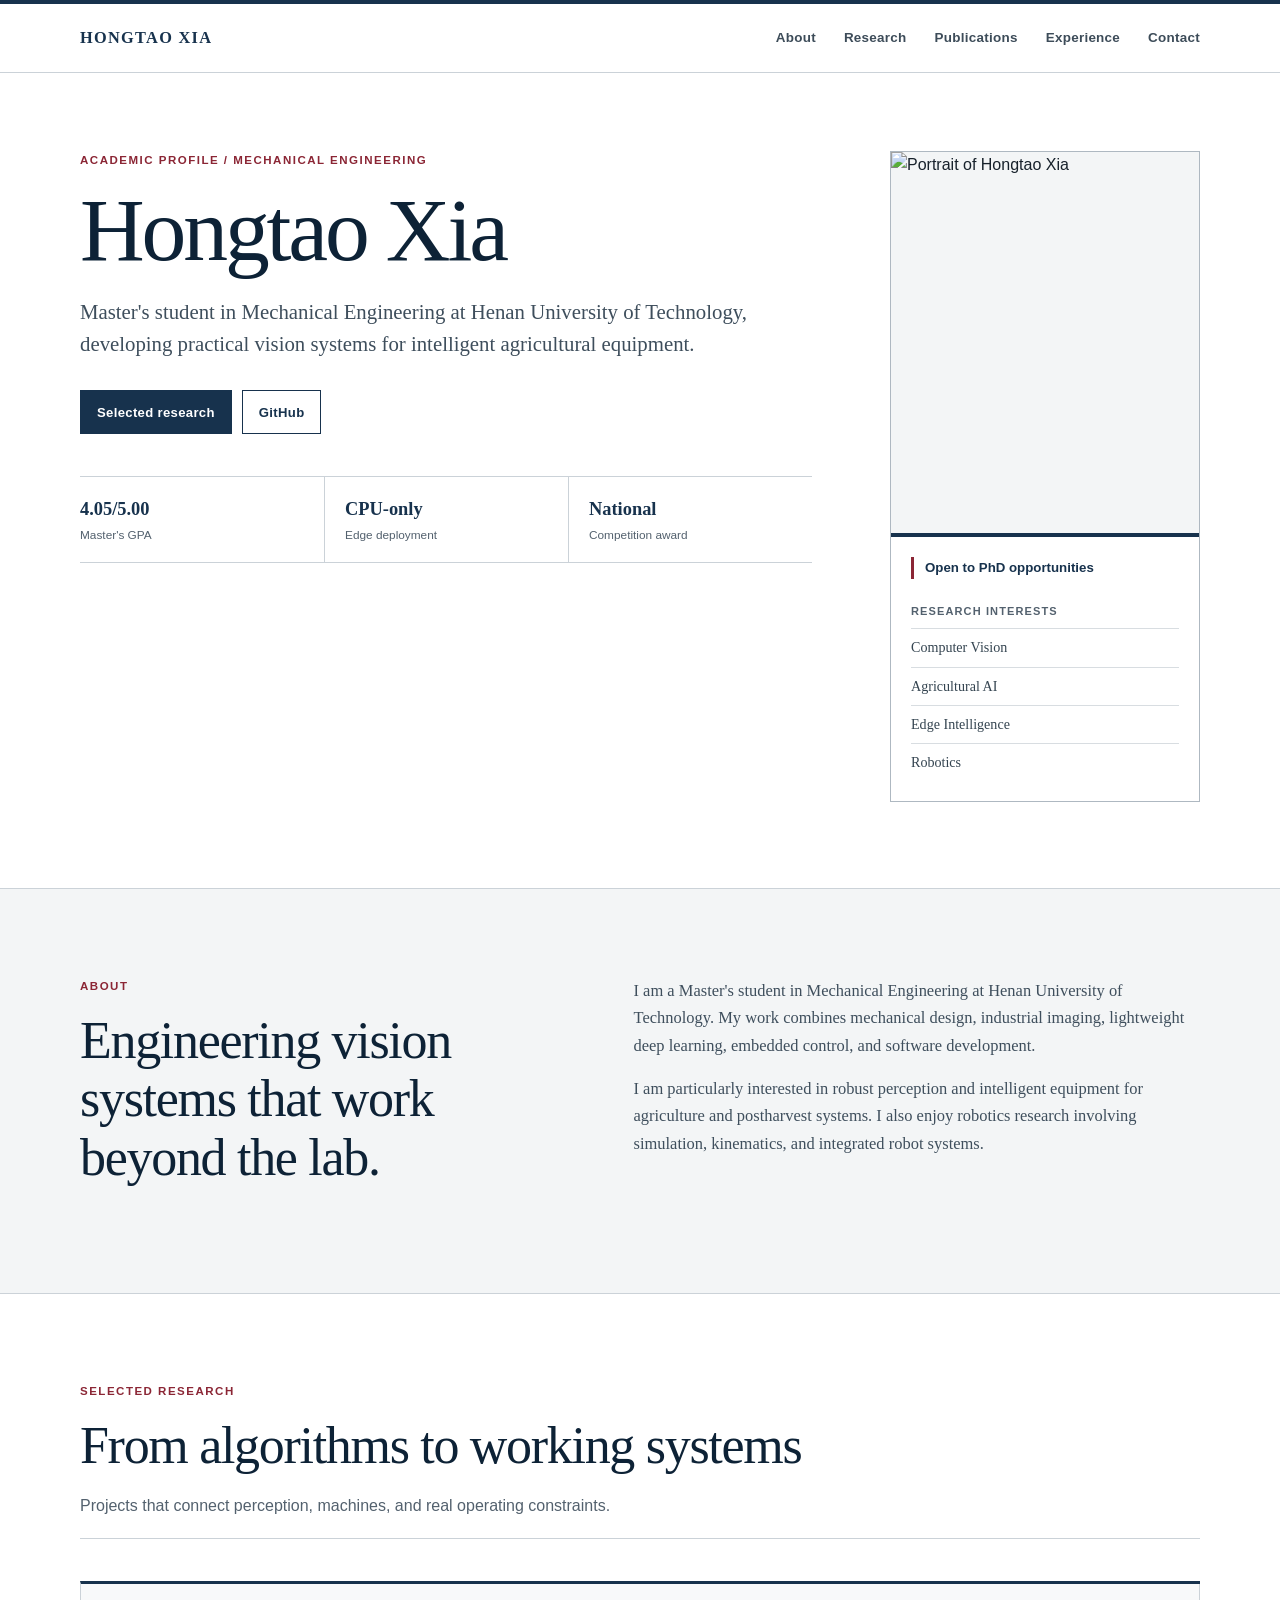
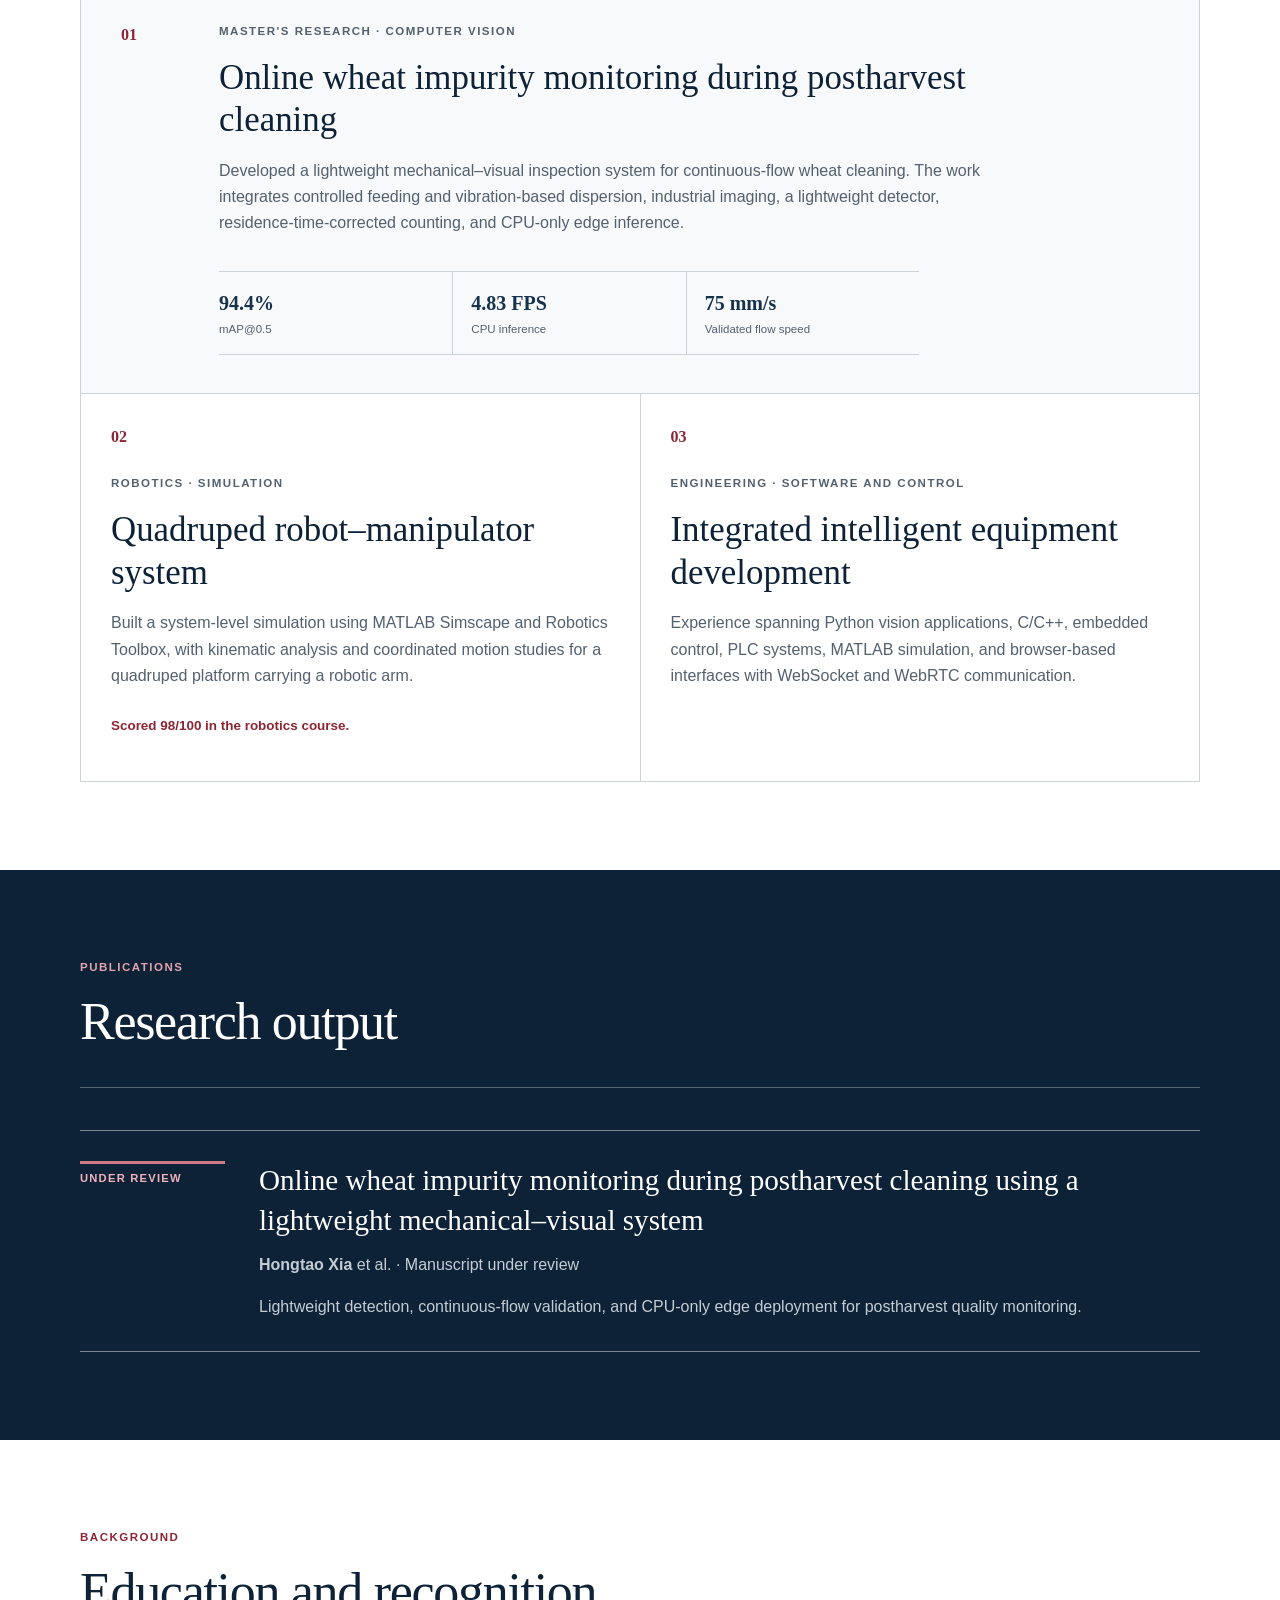
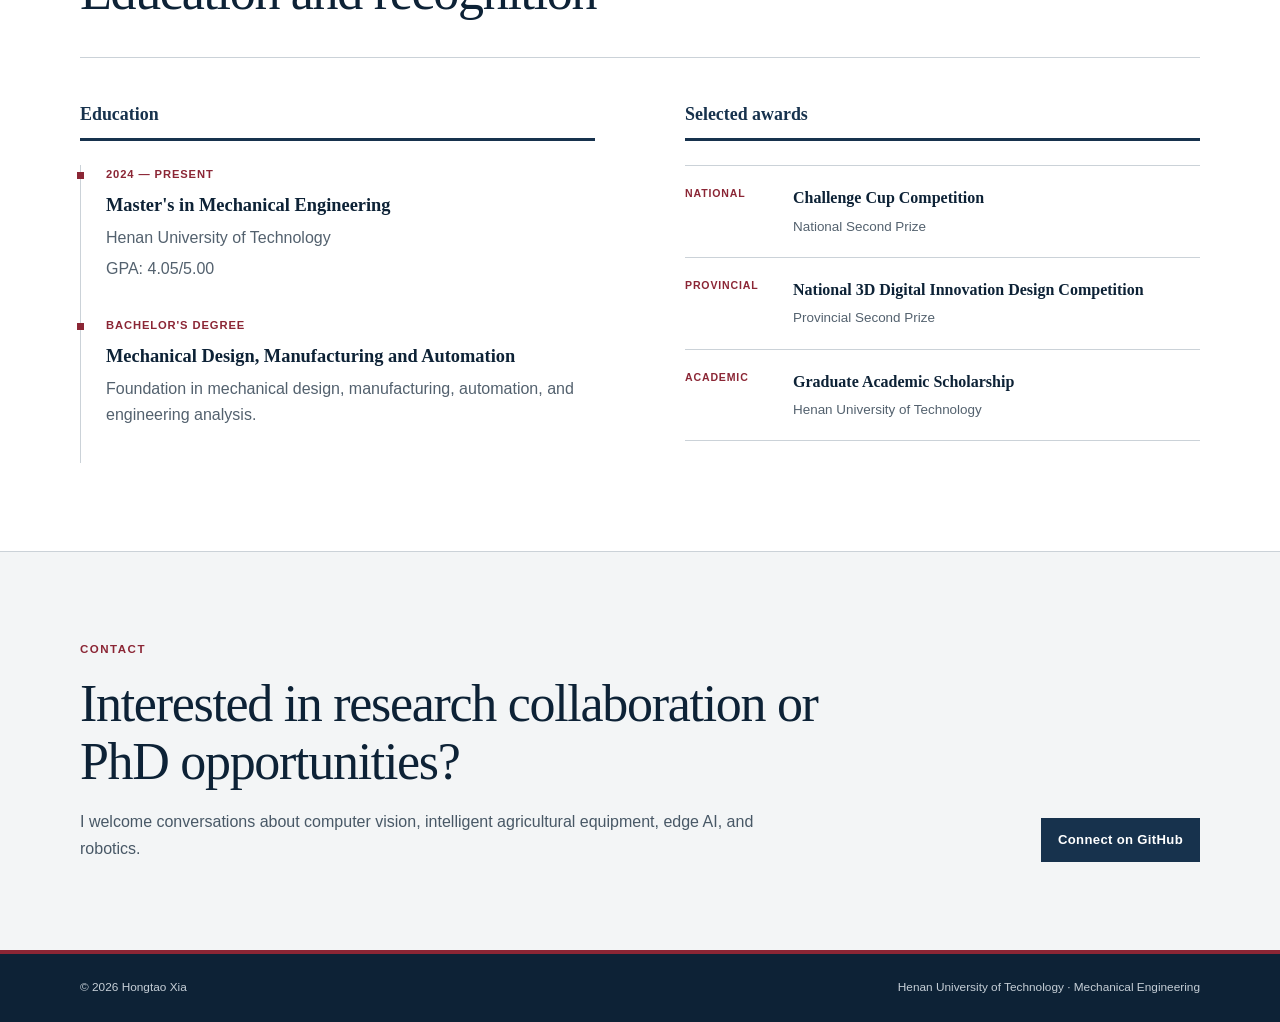
==== commit e47c76d2: "Temporarily hide project video" ====
--- a/index.html
+++ b/index.html
@@ -93,6 +93,7 @@
               <li><strong>4.83 FPS</strong><span>CPU inference</span></li>
               <li><strong>75 mm/s</strong><span>Validated flow speed</span></li>
             </ul>
+            <!-- Project video temporarily hidden.
             <figure class="project-media">
               <video class="research-video" controls preload="metadata" playsinline poster="assets/images/wheat-monitoring-system.webp">
                 <source src="assets/videos/wheat-monitoring-system.mp4" type="video/mp4">
@@ -103,6 +104,7 @@
                 <span>Design, laboratory and field testing, data acquisition, and prototype development · 01:00</span>
               </figcaption>
             </figure>
+            -->
           </div>
         </article>
 
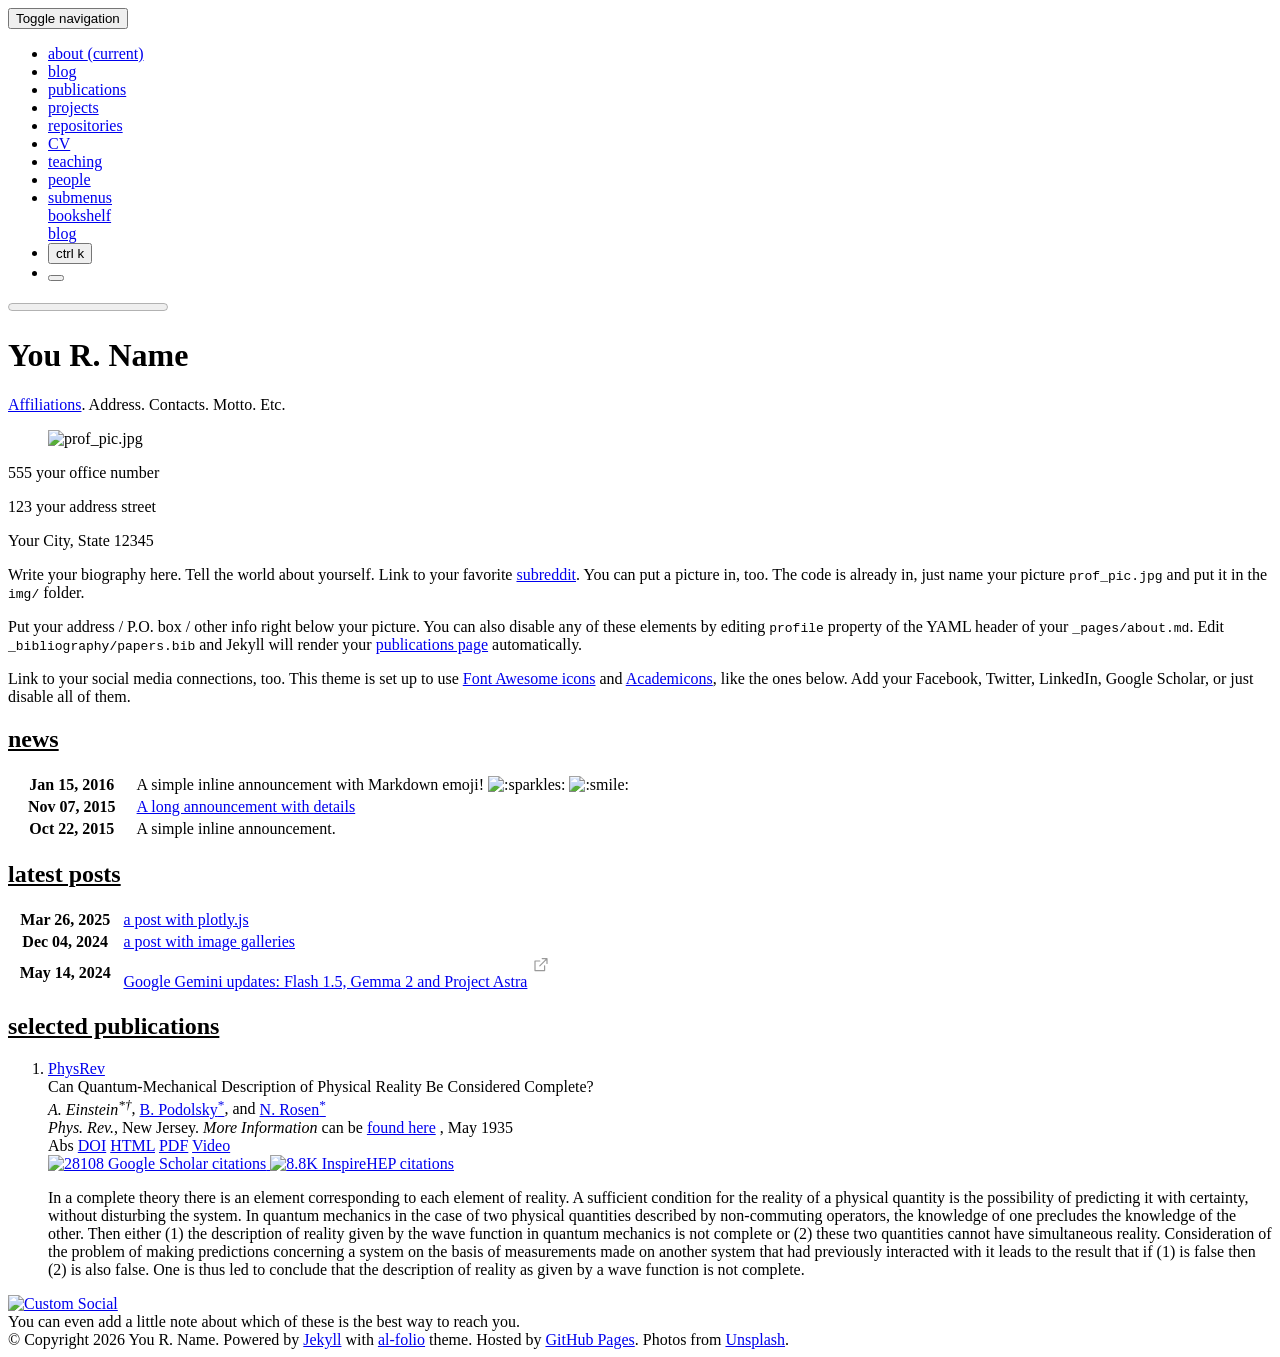
==== commit 82f50b2e: "Deploying to gh-pages from @ HongtaoXia/hongtaoxia.github.io@371574cdad712ccdbbb83b346ceae8e384d79db" ====
--- a/index.html
+++ b/index.html
@@ -1,217 +1,592 @@
-<!doctype html>
-<html lang="en">
-<head>
-  <meta charset="utf-8">
-  <meta name="viewport" content="width=device-width, initial-scale=1">
-  <meta name="description" content="Hongtao Xia — Master's student in Mechanical Engineering researching computer vision, edge AI, intelligent agricultural equipment, and robotics.">
-  <meta name="theme-color" content="#17324d">
-  <meta property="og:title" content="Hongtao Xia | Academic Homepage">
-  <meta property="og:description" content="Research in computer vision, intelligent agricultural equipment, edge AI, and robotics.">
-  <meta property="og:type" content="website">
-  <title>Hongtao Xia | Academic Homepage</title>
-  <link rel="stylesheet" href="styles.css">
-</head>
-<body>
-  <a class="skip-link" href="#main">Skip to content</a>
+<!DOCTYPE html> <html lang="en"> <head> <meta http-equiv="Content-Type" content="text/html; charset=UTF-8"> <meta charset="utf-8"> <meta name="viewport" content="width=device-width, initial-scale=1, shrink-to-fit=no"> <meta http-equiv="X-UA-Compatible" content="IE=edge"> <title> You R. Name </title> <meta name="author" content="You R. Name"> <meta name="description" content="A simple, whitespace theme for academics. Based on [*folio](https://github.com/bogoli/-folio) design. "> <meta name="keywords" content="jekyll, jekyll-theme, academic-website, portfolio-website"> <meta http-equiv="Content-Security-Policy" content="default-src 'self'; script-src 'self' 'unsafe-inline' https:; style-src 'self' 'unsafe-inline' https:; img-src 'self' data: https:; font-src 'self' data: https:; media-src 'self' https:; frame-src 'self' https:; connect-src 'self' https:;"> <style>
+  :root {
+    --max-content-width: 930px;
+  }
+</style> <link rel="stylesheet" href="/al-folio/assets/css/tailwind.css?v=50c64c15cbb9fd1ce6056fdb8bcb4b62"> <link defer rel="stylesheet" href="https://cdn.jsdelivr.net/npm/@fortawesome/fontawesome-free@7.2.0/css/all.min.css" integrity="sha256-MVopmdyC2tYTiJ8wlktf0uh0v4NgT+vNdyVFepi7Q0c=" crossorigin="anonymous"> <link defer rel="stylesheet" href="https://cdn.jsdelivr.net/npm/academicons@1.9.5/css/academicons.min.css" integrity="sha256-SzrCOBJbGVFMahewkgjwnApaV2+av1DwMAA+/QGLyZw=" crossorigin="anonymous"> <link defer rel="stylesheet" href="https://cdn.jsdelivr.net/npm/scholar-icons@1.0.3/css/scholar-icons.css" integrity="sha256-VY3hHVj/hNX3fYG6wtbA6TcKJQl7+FthzGSyIB64klY=" crossorigin="anonymous"> <link defer rel="stylesheet" type="text/css" href="https://fonts.googleapis.com/css?family=Roboto:300,400,500,700|Roboto+Slab:100,300,400,500,700|Material+Icons&amp;display=swap"> <link defer rel="stylesheet" href="/al-folio/assets/css/jekyll-pygments-themes-github.css?v=591dab5a4e56573bf4ef7fd332894c99" media="" id="highlight_theme_light"> <link rel="shortcut icon" href="data:image/svg+xml,&lt;svg%20xmlns=%22http://www.w3.org/2000/svg%22%20viewBox=%220%200%20100%20100%22&gt;&lt;text%20y=%22.9em%22%20font-size=%2290%22&gt;%E2%9A%9B%EF%B8%8F&lt;/text&gt;&lt;/svg&gt;"> <link rel="stylesheet" href="/al-folio/assets/css/main.css?v=f0b101217084a90093badfe99ff9a7d1"> <link rel="canonical" href="https://alshedivat.github.io/al-folio/"> <script src="/al-folio/assets/js/theme.js?v=7af685e2ba20b37fef545c97b8064050"></script> <link defer rel="stylesheet" href="/al-folio/assets/css/jekyll-pygments-themes-native.css?v=5847e5ed4a4568527aa6cfab446049ca" media="none" id="highlight_theme_dark"> <script>
+    initTheme();
+  </script> </head> <body class="fixed-top-nav "> <header> <nav id="navbar" class="navbar navbar-light navbar-expand-sm fixed-top" role="navigation"> <div class="container"> <button class="navbar-toggler collapsed navbar-toggler-main" type="button" data-nav-toggle="navbarNav" aria-controls="navbarNav" aria-expanded="false" aria-label="Toggle navigation"> <span class="sr-only">Toggle navigation</span> <span class="icon-bar top-bar"></span> <span class="icon-bar middle-bar"></span> <span class="icon-bar bottom-bar"></span> </button> <div class="collapse navbar-collapse navbar-collapse-main" id="navbarNav"> <ul class="navbar-nav navbar-menu-list flex-nowrap"> <li class="nav-item active"> <a class="nav-link" href="/al-folio/">about <span class="sr-only">(current)</span> </a> </li> <li class="nav-item "> <a class="nav-link" href="/al-folio/blog/">blog </a> </li> <li class="nav-item "> <a class="nav-link" href="/al-folio/publications/">publications </a> </li> <li class="nav-item "> <a class="nav-link" href="/al-folio/projects/">projects </a> </li> <li class="nav-item "> <a class="nav-link" href="/al-folio/repositories/">repositories </a> </li> <li class="nav-item "> <a class="nav-link" href="/al-folio/cv/">CV </a> </li> <li class="nav-item "> <a class="nav-link" href="/al-folio/teaching/">teaching </a> </li> <li class="nav-item "> <a class="nav-link" href="/al-folio/people/">people </a> </li> <li class="nav-item dropdown "> <a class="nav-link dropdown-toggle" href="#" id="navbarDropdown" role="button" data-nav-dropdown-toggle="true" aria-haspopup="true" aria-expanded="false">submenus </a> <div class="dropdown-menu dropdown-menu-right" aria-labelledby="navbarDropdown"> <a class="dropdown-item " href="/al-folio/books/">bookshelf</a> <div class="dropdown-divider"></div> <a class="dropdown-item " href="/al-folio/blog/">blog</a> </div> </li> <li class="nav-item"> <button id="search-toggle" type="button" title="Search" aria-label="Open search"> <span class="nav-link">ctrl k <i class="fa-solid fa-magnifying-glass"></i></span> </button> </li> <li class="toggle-container"> <button id="light-toggle" type="button" title="Change theme" aria-label="Change color theme"> <i class="fa-half-sun-moon" id="light-toggle-system"></i> <i class="fa-solid fa-moon" id="light-toggle-dark"></i> <i class="fa-solid fa-sun" id="light-toggle-light"></i> </button> </li> </ul> </div> </div> </nav> <progress id="progress" value="0"> <div class="progress-container"> <span class="progress-bar"></span> </div> </progress> </header> <div class="container mt-5" role="main"> <div class="post"> <header class="post-header"> <h1 class="post-title"> <span class="font-weight-bold">You</span> R. Name </h1> <p class="desc"><a href="#">Affiliations</a>. Address. Contacts. Motto. Etc.</p> </header> <article> <div class="profile float-right"> <figure> <picture> <source class="responsive-img-srcset" srcset="/al-folio/assets/img/prof_pic-480.webp 480w,/al-folio/assets/img/prof_pic-800.webp 800w,/al-folio/assets/img/prof_pic-1400.webp 1400w," type="image/webp" sizes="(min-width: 930px) 270.0px, (min-width: 576px) 30vw, 95vw"> <img src="/al-folio/assets/img/prof_pic.jpg?v=974957d202f671e4fa6700c04e68deae" class="img-fluid z-depth-1 rounded" width="100%" height="auto" alt="prof_pic.jpg" loading="eager" onerror="this.onerror=null; document.querySelectorAll('.responsive-img-srcset').forEach(function (n) { n.remove(); });"> </source></picture> </figure> <div class="more-info"> <p>555 your office number</p> <p>123 your address street</p> <p>Your City, State 12345</p> </div> </div> <div class="clearfix"> <p>Write your biography here. Tell the world about yourself. Link to your favorite <a href="https://www.reddit.com" rel="external nofollow noopener" target="_blank">subreddit</a>. You can put a picture in, too. The code is already in, just name your picture <code class="language-plaintext highlighter-rouge">prof_pic.jpg</code> and put it in the <code class="language-plaintext highlighter-rouge">img/</code> folder.</p> <p>Put your address / P.O. box / other info right below your picture. You can also disable any of these elements by editing <code class="language-plaintext highlighter-rouge">profile</code> property of the YAML header of your <code class="language-plaintext highlighter-rouge">_pages/about.md</code>. Edit <code class="language-plaintext highlighter-rouge">_bibliography/papers.bib</code> and Jekyll will render your <a href="/al-folio/publications/">publications page</a> automatically.</p> <p>Link to your social media connections, too. This theme is set up to use <a href="https://fontawesome.com/" rel="external nofollow noopener" target="_blank">Font Awesome icons</a> and <a href="https://jpswalsh.github.io/academicons/" rel="external nofollow noopener" target="_blank">Academicons</a>, like the ones below. Add your Facebook, Twitter, LinkedIn, Google Scholar, or just disable all of them.</p> </div> <h2> <a href="/al-folio/news/" style="color: inherit">news</a> </h2> <div class="news"> <div class="table-responsive"> <table class="table table-sm table-borderless"> <tr> <th scope="row" style="width: 20%">Jan 15, 2016</th> <td> A simple inline announcement with Markdown emoji! <img class="emoji" title=":sparkles:" alt=":sparkles:" src="https://github.githubassets.com/images/icons/emoji/unicode/2728.png" height="20" width="20"> <img class="emoji" title=":smile:" alt=":smile:" src="https://github.githubassets.com/images/icons/emoji/unicode/1f604.png" height="20" width="20"> </td> </tr> <tr> <th scope="row" style="width: 20%">Nov 07, 2015</th> <td> <a class="news-title" href="/al-folio/news/announcement_2/">A long announcement with details</a> </td> </tr> <tr> <th scope="row" style="width: 20%">Oct 22, 2015</th> <td> A simple inline announcement. </td> </tr> </table> </div> </div> <h2> <a href="/al-folio/blog/" style="color: inherit">latest posts</a> </h2> <div class="news"> <div class="table-responsive" style="max-height: 60vw"> <table class="table table-sm table-borderless"> <tr> <th scope="row" style="width: 20%">Mar 26, 2025</th> <td> <a class="news-title" href="/al-folio/blog/2025/plotly/">a post with plotly.js</a> </td> </tr> <tr> <th scope="row" style="width: 20%">Dec 04, 2024</th> <td> <a class="news-title" href="/al-folio/blog/2024/photo-gallery/">a post with image galleries</a> </td> </tr> <tr> <th scope="row" style="width: 20%">May 14, 2024</th> <td> <a class="news-title" href="https://blog.google/technology/ai/google-gemini-update-flash-ai-assistant-io-2024/" target="_blank" rel="external nofollow noopener">Google Gemini updates: Flash 1.5, Gemma 2 and Project Astra</a> <svg width="2rem" height="2rem" viewbox="0 0 40 40" xmlns="http://www.w3.org/2000/svg"> <path d="M17 13.5v6H5v-12h6m3-3h6v6m0-6-9 9" class="icon_svg-stroke" stroke="#999" stroke-width="1.5" fill="none" fill-rule="evenodd" stroke-linecap="round" stroke-linejoin="round"></path> </svg> </td> </tr> </table> </div> </div> <h2> <a href="/al-folio/publications/" style="color: inherit">selected publications</a> </h2> <div class="publications"> <ol class="bibliography"><li> <div class="row"> <div class="col col-sm-2 abbr"> <abbr class="badge rounded w-100"> <a href="https://journals.aps.org/" rel="external nofollow noopener" target="_blank">PhysRev</a> </abbr> </div> <div id="PhysRev.47.777" class="col-sm-8"> <div class="title">Can Quantum-Mechanical Description of Physical Reality Be Considered Complete?</div> <div class="author"> <em>A. Einstein<sup>*†</sup></em>, <a href="https://en.wikipedia.org/wiki/Boris_Podolsky" rel="external nofollow noopener" target="_blank">B. Podolsky<sup>*</sup></a>, and <a href="https://en.wikipedia.org/wiki/Nathan_Rosen" rel="external nofollow noopener" target="_blank">N. Rosen<sup>*</sup></a> <i class="fa-solid fa-circle-info ml-1" data-toggle="popover" data-placement="top" data-html="true" data-content="* Example use of superscripts&lt;br&gt;† Albert Einstein"> </i> </div> <div class="periodical"> <em>Phys. Rev.</em>, New Jersey. <em>More Information</em> can be <a href="https://github.com/alshedivat/al-folio/" rel="external nofollow noopener" target="_blank">found here</a> , May 1935 </div> <div class="periodical"> </div> <div class="links"> <a class="abstract btn btn-sm z-depth-0" role="button">Abs</a> <a href="https://doi.org/10.1103/PhysRev.47.777" class="btn btn-sm z-depth-0" role="button" rel="external nofollow noopener" target="_blank">DOI</a> <a href="https://journals.aps.org/pr/abstract/10.1103/PhysRev.47.777" class="btn btn-sm z-depth-0" role="button" rel="external nofollow noopener" target="_blank">HTML</a> <a href="/al-folio/assets/pdf/example_pdf.pdf" class="btn btn-sm z-depth-0" role="button">PDF</a> <a href="https://www.youtube-nocookie.com/embed/aqz-KE-bpKQ" class="btn btn-sm z-depth-0" role="button" rel="external nofollow noopener" target="_blank">Video</a> </div> <div class="badges"> <span class="altmetric-embed" data-badge-type="2" data-badge-popover="right" data-altmetric-id="248277"></span> <span class="__dimensions_badge_embed__" data-doi="10.1103/PhysRev.47.777" data-style="small_rectangle" data-legend="hover-right" style="margin-bottom: 3px;"></span> <a href="https://scholar.google.com/citations?view_op=view_citation&amp;hl=en&amp;user=qc6CJjYAAAAJ&amp;citation_for_view=qc6CJjYAAAAJ:qyhmnyLat1gC" aria-label="Google Scholar link" role="button" rel="external nofollow noopener" target="_blank"> <img src="https://img.shields.io/badge/scholar-28108-4285F4?logo=googlescholar&amp;labelColor=beige" alt="28108 Google Scholar citations"> </a> <a href="https://inspirehep.net/literature/3255" aria-label="Inspirehep link" role="button" rel="external nofollow noopener" target="_blank"> <img src="https://img.shields.io/badge/inspire-8.8K-001628?logo=inspire&amp;logoColor=001628&amp;labelColor=beige" alt="8.8K InspireHEP citations"> </a> </div> <div class="abstract hidden"> <p>In a complete theory there is an element corresponding to each element of reality. A sufficient condition for the reality of a physical quantity is the possibility of predicting it with certainty, without disturbing the system. In quantum mechanics in the case of two physical quantities described by non-commuting operators, the knowledge of one precludes the knowledge of the other. Then either (1) the description of reality given by the wave function in quantum mechanics is not complete or (2) these two quantities cannot have simultaneous reality. Consideration of the problem of making predictions concerning a system on the basis of measurements made on another system that had previously interacted with it leads to the result that if (1) is false then (2) is also false. One is thus led to conclude that the description of reality as given by a wave function is not complete.</p> </div> </div> </div> </li></ol> </div> <div class="social"> <div class="contact-icons"> <a href="/al-folio/assets/pdf/example_pdf.pdf" title="Cv pdf"><i class="ai ai-cv"></i></a> <a href="mailto:you@example.com" title="Email"><i class="fa-solid fa-envelope"></i></a> <a href="https://inspirehep.net/authors/1010907" title="Inspirehep id" rel="external nofollow noopener" target="_blank"><i class="ai ai-inspire"></i></a> <a href="/al-folio/feed.xml" title="Rss icon"><i class="fa-solid fa-square-rss"></i></a> <a href="https://scholar.google.com/citations?user=qc6CJjYAAAAJ" title="Scholar userid" rel="external nofollow noopener" target="_blank"><i class="ai ai-google-scholar"></i></a> <a href="https://www.alberteinstein.com/" title="Custom Social" rel="external nofollow noopener" target="_blank"><img src="https://www.alberteinstein.com/wp-content/uploads/2024/03/cropped-favicon-192x192.png" alt="Custom Social"></a> </div> <div class="contact-note">You can even add a little note about which of these is the best way to reach you. </div> </div> </article> </div> </div> <footer class="fixed-bottom" role="contentinfo"> <div class="container mt-0"> © Copyright 2026 You R. Name. Powered by <a href="https://jekyllrb.com/" target="_blank" rel="external nofollow noopener">Jekyll</a> with <a href="https://github.com/alshedivat/al-folio" rel="external nofollow noopener" target="_blank">al-folio</a> theme. Hosted by <a href="https://pages.github.com/" target="_blank" rel="external nofollow noopener">GitHub Pages</a>. Photos from <a href="https://unsplash.com" target="_blank" rel="external nofollow noopener">Unsplash</a>. </div> </footer> <script>
+  window.alFolio = {
+    compatBootstrap: false
+  };
+</script> <script src="/al-folio/assets/js/nav-toggle.js?v=141bd79a73ebc0f0b6ea58e440ae79fc"></script> <script defer src="https://cdn.jsdelivr.net/npm/masonry-layout@4.2.2/dist/masonry.pkgd.min.js" integrity="sha256-Nn1q/fx0H7SNLZMQ5Hw5JLaTRZp0yILA/FRexe19VdI=" crossorigin="anonymous"></script> <script defer src="https://cdn.jsdelivr.net/npm/imagesloaded@5.0.0/imagesloaded.pkgd.min.js" integrity="sha256-htrLFfZJ6v5udOG+3kNLINIKh2gvoKqwEhHYfTTMICc=" crossorigin="anonymous"></script> <script defer src="/al-folio/assets/js/masonry.js?v=e49affc7bd2646f6acdad1dbe02c2359" type="text/javascript"></script> <script defer type="text/javascript" id="MathJax-script" src="https://cdn.jsdelivr.net/npm/mathjax@3.2.2/es5/tex-mml-chtml.js" integrity="sha256-MASABpB4tYktI2Oitl4t+78w/lyA+D7b/s9GEP0JOGI=" crossorigin="anonymous"></script> <script src="/al-folio/assets/al_math/js/mathjax-setup.js"></script> <script defer src="https://cdnjs.cloudflare.com/polyfill/v3/polyfill.min.js?features=es6" crossorigin="anonymous"></script> <script src="/al-folio/assets/js/tooltips-setup.js?v=fe487e99db6c43751e6e7bdb2d6a0611"></script> <script src="/al-folio/assets/js/no_defer.js?v=53b1b1a645525975c963ce8bf8bfefcf"></script> <script defer src="/al-folio/assets/js/common.js?v=87baac90f765f2f3362dcf6aaf312a8a"></script> <script defer src="/al-folio/assets/js/copy_code.js?v=c8a01c11a92744d44b093fc3bda915df" type="text/javascript"></script> <script defer src="/al-folio/assets/js/jupyter_new_tab.js?v=896d254890d9b47f0281f63bfccf0dee"></script> <script async src="https://d1bxh8uas1mnw7.cloudfront.net/assets/embed.js"></script> <script async src="https://badge.dimensions.ai/badge.js"></script> <script defer src="https://cdn.jsdelivr.net/npm/medium-zoom@1.1.0/dist/medium-zoom.min.js" integrity="sha256-ZgMyDAIYDYGxbcpJcfUnYwNevG/xi9OHKaR/8GK+jWc=" crossorigin="anonymous"></script> <script defer src="/al-folio/assets/al_img_tools/js/zoom.js"></script> <script defer src="/al-folio/assets/js/progress-bar.js?v=499464c5c63ced6cf7ad62509f1e2610" type="text/javascript"></script> <script src="https://cdn.jsdelivr.net/npm/vanilla-back-to-top@7.2.1/dist/vanilla-back-to-top.min.js" integrity="sha256-uMJJ3EoTyfRBoTbR+lrfu1uRQ87RZG8AR3cVNuQVeFg=" crossorigin="anonymous"></script> <script>
+    addBackToTop();
+  </script> <script type="module" src="/al-folio/assets/al_search/js/search/ninja-keys.min.js"></script> <ninja-keys hidebreadcrumbs noautoloadmdicons placeholder="Type to start searching"></ninja-keys> <script src="/al-folio/assets/al_search/js/search-setup.js"></script> <script>
+// get the ninja-keys element
+const ninja = document.querySelector('ninja-keys');
 
-  <header class="site-header">
-    <nav class="nav container" aria-label="Main navigation">
-      <a class="brand" href="#top" aria-label="Hongtao Xia, home">HONGTAO XIA</a>
-      <div class="nav-links">
-        <a href="#about">About</a>
-        <a href="#research">Research</a>
-        <a href="#publications">Publications</a>
-        <a href="#experience">Experience</a>
-        <a href="#contact">Contact</a>
-      </div>
-    </nav>
-  </header>
+// add the home and posts menu items
+ninja.data = [{
+    id: "nav-about",
+    title: "about",
+    section: "Navigation",
+    handler: () => {
+      window.location.href = "/al-folio/";
+    },
+  },{id: "nav-blog",
+          title: "blog",
+          description: "",
+          section: "Navigation",
+          handler: () => {
+            window.location.href = "/al-folio/blog/";
+          },
+        },{id: "nav-publications",
+          title: "publications",
+          description: "publications by categories in reversed chronological order. generated by jekyll-scholar.",
+          section: "Navigation",
+          handler: () => {
+            window.location.href = "/al-folio/publications/";
+          },
+        },{id: "nav-projects",
+          title: "projects",
+          description: "A growing collection of your cool projects.",
+          section: "Navigation",
+          handler: () => {
+            window.location.href = "/al-folio/projects/";
+          },
+        },{id: "nav-repositories",
+          title: "repositories",
+          description: "Edit the `_data/repositories.yml` and change the `github_users` and `github_repos` lists to include your own GitHub profile and repositories.",
+          section: "Navigation",
+          handler: () => {
+            window.location.href = "/al-folio/repositories/";
+          },
+        },{id: "nav-cv",
+          title: "CV",
+          description: "This is a description of the page. You can modify it in '_pages/cv.md'. You can also change or remove the top pdf download button.",
+          section: "Navigation",
+          handler: () => {
+            window.location.href = "/al-folio/cv/";
+          },
+        },{id: "nav-teaching",
+          title: "teaching",
+          description: "Course materials, schedules, and resources for classes taught.",
+          section: "Navigation",
+          handler: () => {
+            window.location.href = "/al-folio/teaching/";
+          },
+        },{id: "nav-people",
+          title: "people",
+          description: "members of the lab or group",
+          section: "Navigation",
+          handler: () => {
+            window.location.href = "/al-folio/people/";
+          },
+        },{id: "dropdown-bookshelf",
+              title: "bookshelf",
+              description: "",
+              section: "Dropdown",
+              handler: () => {
+                window.location.href = "/al-folio/books/";
+              },
+            },{id: "dropdown-blog",
+              title: "blog",
+              description: "",
+              section: "Dropdown",
+              handler: () => {
+                window.location.href = "/al-folio/blog/";
+              },
+            },{id: "post-a-post-with-plotly-js",
+        
+          title: "a post with plotly.js",
+        
+        description: "this is what included plotly.js code could look like",
+        section: "Posts",
+        handler: () => {
+          
+            window.location.href = "/al-folio/blog/2025/plotly/";
+          
+        },
+      },{id: "post-a-post-with-image-galleries",
+        
+          title: "a post with image galleries",
+        
+        description: "this is what included image galleries could look like",
+        section: "Posts",
+        handler: () => {
+          
+            window.location.href = "/al-folio/blog/2024/photo-gallery/";
+          
+        },
+      },{id: "post-google-gemini-updates-flash-1-5-gemma-2-and-project-astra",
+        
+          title: 'Google Gemini updates: Flash 1.5, Gemma 2 and Project Astra <svg width="1.2rem" height="1.2rem" top=".5rem" viewbox="0 0 40 40" xmlns="http://www.w3.org/2000/svg"><path d="M17 13.5v6H5v-12h6m3-3h6v6m0-6-9 9" class="icon_svg-stroke" stroke="#999" stroke-width="1.5" fill="none" fill-rule="evenodd" stroke-linecap="round" stroke-linejoin="round"></path></svg>',
+        
+        description: "We’re sharing updates across our Gemini family of models and a glimpse of Project Astra, our vision for the future of AI assistants.",
+        section: "Posts",
+        handler: () => {
+          
+            window.open("https://blog.google/technology/ai/google-gemini-update-flash-ai-assistant-io-2024/", "_blank");
+          
+        },
+      },{id: "post-a-post-with-tabs",
+        
+          title: "a post with tabs",
+        
+        description: "this is what included tabs in a post could look like",
+        section: "Posts",
+        handler: () => {
+          
+            window.location.href = "/al-folio/blog/2024/tabs/";
+          
+        },
+      },{id: "post-a-post-with-typograms",
+        
+          title: "a post with typograms",
+        
+        description: "this is what included typograms code could look like",
+        section: "Posts",
+        handler: () => {
+          
+            window.location.href = "/al-folio/blog/2024/typograms/";
+          
+        },
+      },{id: "post-a-post-that-can-be-cited",
+        
+          title: "a post that can be cited",
+        
+        description: "this is what a post that can be cited looks like",
+        section: "Posts",
+        handler: () => {
+          
+            window.location.href = "/al-folio/blog/2024/post-citation/";
+          
+        },
+      },{id: "post-a-post-with-pseudo-code",
+        
+          title: "a post with pseudo code",
+        
+        description: "this is what included pseudo code could look like",
+        section: "Posts",
+        handler: () => {
+          
+            window.location.href = "/al-folio/blog/2024/pseudocode/";
+          
+        },
+      },{id: "post-a-post-with-code-diff",
+        
+          title: "a post with code diff",
+        
+        description: "this is how you can display code diffs",
+        section: "Posts",
+        handler: () => {
+          
+            window.location.href = "/al-folio/blog/2024/code-diff/";
+          
+        },
+      },{id: "post-a-post-with-advanced-image-components",
+        
+          title: "a post with advanced image components",
+        
+        description: "this is what advanced image components could look like",
+        section: "Posts",
+        handler: () => {
+          
+            window.location.href = "/al-folio/blog/2024/advanced-images/";
+          
+        },
+      },{id: "post-a-post-with-vega-lite",
+        
+          title: "a post with vega lite",
+        
+        description: "this is what included vega lite code could look like",
+        section: "Posts",
+        handler: () => {
+          
+            window.location.href = "/al-folio/blog/2024/vega-lite/";
+          
+        },
+      },{id: "post-a-post-with-geojson",
+        
+          title: "a post with geojson",
+        
+        description: "this is what included geojson code could look like",
+        section: "Posts",
+        handler: () => {
+          
+            window.location.href = "/al-folio/blog/2024/geojson-map/";
+          
+        },
+      },{id: "post-a-post-with-echarts",
+        
+          title: "a post with echarts",
+        
+        description: "this is what included echarts code could look like",
+        section: "Posts",
+        handler: () => {
+          
+            window.location.href = "/al-folio/blog/2024/echarts/";
+          
+        },
+      },{id: "post-a-post-with-chart-js",
+        
+          title: "a post with chart.js",
+        
+        description: "this is what included chart.js code could look like",
+        section: "Posts",
+        handler: () => {
+          
+            window.location.href = "/al-folio/blog/2024/chartjs/";
+          
+        },
+      },{id: "post-a-post-with-tikzjax",
+        
+          title: "a post with TikZJax",
+        
+        description: "this is what included TikZ code could look like",
+        section: "Posts",
+        handler: () => {
+          
+            window.location.href = "/al-folio/blog/2023/tikzjax/";
+          
+        },
+      },{id: "post-a-post-with-bibliography",
+        
+          title: "a post with bibliography",
+        
+        description: "an example of a blog post with bibliography",
+        section: "Posts",
+        handler: () => {
+          
+            window.location.href = "/al-folio/blog/2023/post-bibliography/";
+          
+        },
+      },{id: "post-a-post-with-jupyter-notebook",
+        
+          title: "a post with jupyter notebook",
+        
+        description: "an example of a blog post with jupyter notebook",
+        section: "Posts",
+        handler: () => {
+          
+            window.location.href = "/al-folio/blog/2023/jupyter-notebook/";
+          
+        },
+      },{id: "post-a-post-with-custom-blockquotes",
+        
+          title: "a post with custom blockquotes",
+        
+        description: "an example of a blog post with custom blockquotes",
+        section: "Posts",
+        handler: () => {
+          
+            window.location.href = "/al-folio/blog/2023/custom-blockquotes/";
+          
+        },
+      },{id: "post-a-post-with-table-of-contents-on-a-sidebar",
+        
+          title: "a post with table of contents on a sidebar",
+        
+        description: "an example of a blog post with table of contents on a sidebar",
+        section: "Posts",
+        handler: () => {
+          
+            window.location.href = "/al-folio/blog/2023/sidebar-table-of-contents/";
+          
+        },
+      },{id: "post-a-post-with-audios",
+        
+          title: "a post with audios",
+        
+        description: "this is what included audios could look like",
+        section: "Posts",
+        handler: () => {
+          
+            window.location.href = "/al-folio/blog/2023/audios/";
+          
+        },
+      },{id: "post-a-post-with-videos",
+        
+          title: "a post with videos",
+        
+        description: "this is what included videos could look like",
+        section: "Posts",
+        handler: () => {
+          
+            window.location.href = "/al-folio/blog/2023/videos/";
+          
+        },
+      },{id: "post-displaying-beautiful-interactive-tables",
+        
+          title: "displaying beautiful interactive tables",
+        
+        description: "an example of how to use interactive tables in al-folio",
+        section: "Posts",
+        handler: () => {
+          
+            window.location.href = "/al-folio/blog/2023/tables/";
+          
+        },
+      },{id: "post-a-post-with-table-of-contents",
+        
+          title: "a post with table of contents",
+        
+        description: "an example of a blog post with table of contents",
+        section: "Posts",
+        handler: () => {
+          
+            window.location.href = "/al-folio/blog/2023/table-of-contents/";
+          
+        },
+      },{id: "post-a-post-with-giscus-comments",
+        
+          title: "a post with giscus comments",
+        
+        description: "an example of a blog post with giscus comments",
+        section: "Posts",
+        handler: () => {
+          
+            window.location.href = "/al-folio/blog/2022/giscus-comments/";
+          
+        },
+      },{id: "post-displaying-external-posts-on-your-al-folio-blog",
+        
+          title: 'Displaying External Posts on Your al-folio Blog <svg width="1.2rem" height="1.2rem" top=".5rem" viewbox="0 0 40 40" xmlns="http://www.w3.org/2000/svg"><path d="M17 13.5v6H5v-12h6m3-3h6v6m0-6-9 9" class="icon_svg-stroke" stroke="#999" stroke-width="1.5" fill="none" fill-rule="evenodd" stroke-linecap="round" stroke-linejoin="round"></path></svg>',
+        
+        description: "",
+        section: "Posts",
+        handler: () => {
+          
+            window.open("https://medium.com/@al-folio/displaying-external-posts-on-your-al-folio-blog-b60a1d241a0a?source=rss-17feae71c3c4------2", "_blank");
+          
+        },
+      },{id: "post-a-post-with-redirect",
+        
+          title: "a post with redirect",
+        
+        description: "you can also redirect to assets like pdf",
+        section: "Posts",
+        handler: () => {
+          
+            window.location.href = "/al-folio/assets/pdf/example_pdf.pdf";
+          
+        },
+      },{id: "post-a-post-with-diagrams",
+        
+          title: "a post with diagrams",
+        
+        description: "an example of a blog post with diagrams",
+        section: "Posts",
+        handler: () => {
+          
+            window.location.href = "/al-folio/blog/2021/diagrams/";
+          
+        },
+      },{id: "post-a-distill-style-blog-post",
+        
+          title: "a distill-style blog post",
+        
+        description: "an example of a distill-style blog post and main elements",
+        section: "Posts",
+        handler: () => {
+          
+            window.location.href = "/al-folio/blog/2021/distill/";
+          
+        },
+      },{id: "post-a-post-with-twitter",
+        
+          title: "a post with twitter",
+        
+        description: "an example of a blog post with twitter",
+        section: "Posts",
+        handler: () => {
+          
+            window.location.href = "/al-folio/blog/2020/twitter/";
+          
+        },
+      },{id: "post-a-post-with-disqus-comments",
+        
+          title: "a post with disqus comments",
+        
+        description: "an example of a blog post with disqus comments",
+        section: "Posts",
+        handler: () => {
+          
+            window.location.href = "/al-folio/blog/2015/disqus-comments/";
+          
+        },
+      },{id: "post-a-post-with-math",
+        
+          title: "a post with math",
+        
+        description: "an example of a blog post with some math",
+        section: "Posts",
+        handler: () => {
+          
+            window.location.href = "/al-folio/blog/2015/math/";
+          
+        },
+      },{id: "post-a-post-with-code",
+        
+          title: "a post with code",
+        
+        description: "an example of a blog post with some code",
+        section: "Posts",
+        handler: () => {
+          
+            window.location.href = "/al-folio/blog/2015/code/";
+          
+        },
+      },{id: "post-a-post-with-images",
+        
+          title: "a post with images",
+        
+        description: "this is what included images could look like",
+        section: "Posts",
+        handler: () => {
+          
+            window.location.href = "/al-folio/blog/2015/images/";
+          
+        },
+      },{id: "post-a-post-with-formatting-and-links",
+        
+          title: "a post with formatting and links",
+        
+        description: "march & april, looking forward to summer",
+        section: "Posts",
+        handler: () => {
+          
+            window.location.href = "/al-folio/blog/2015/formatting-and-links/";
+          
+        },
+      },{id: "books-the-godfather",
+          title: 'The Godfather',
+          description: "",
+          section: "Books",handler: () => {
+              window.location.href = "/al-folio/books/the_godfather/";
+            },},{id: "news-a-simple-inline-announcement",
+          title: 'A simple inline announcement.',
+          description: "",
+          section: "News",},{id: "news-a-long-announcement-with-details",
+          title: 'A long announcement with details',
+          description: "",
+          section: "News",handler: () => {
+              window.location.href = "/al-folio/news/announcement_2/";
+            },},{id: "news-a-simple-inline-announcement-with-markdown-emoji-sparkles-smile",
+          title: 'A simple inline announcement with Markdown emoji! <img class="emoji" title=":sparkles:" alt=":sparkles:" src="https://github.githubassets.com/images/icons/emoji/unicode/2728.png" height="20" width="20"> <img class="emoji" title=":smile:" alt=":smile:" src="https://github.githubassets.com/images/icons/emoji/unicode/1f604.png" height="20" width="20">',
+          description: "",
+          section: "News",},{id: "projects-project-1",
+          title: 'project 1',
+          description: "with background image",
+          section: "Projects",handler: () => {
+              window.location.href = "/al-folio/projects/1_project/";
+            },},{id: "projects-project-2",
+          title: 'project 2',
+          description: "a project with a background image and giscus comments",
+          section: "Projects",handler: () => {
+              window.location.href = "/al-folio/projects/2_project/";
+            },},{id: "projects-project-3-with-very-long-name",
+          title: 'project 3 with very long name',
+          description: "a project that redirects to another website",
+          section: "Projects",handler: () => {
+              window.location.href = "/al-folio/projects/3_project/";
+            },},{id: "projects-project-4",
+          title: 'project 4',
+          description: "another without an image",
+          section: "Projects",handler: () => {
+              window.location.href = "/al-folio/projects/4_project/";
+            },},{id: "projects-project-5",
+          title: 'project 5',
+          description: "a project with a background image",
+          section: "Projects",handler: () => {
+              window.location.href = "/al-folio/projects/5_project/";
+            },},{id: "projects-project-6",
+          title: 'project 6',
+          description: "a project with no image",
+          section: "Projects",handler: () => {
+              window.location.href = "/al-folio/projects/6_project/";
+            },},{id: "projects-project-7",
+          title: 'project 7',
+          description: "with background image",
+          section: "Projects",handler: () => {
+              window.location.href = "/al-folio/projects/7_project/";
+            },},{id: "projects-project-8",
+          title: 'project 8',
+          description: "an other project with a background image and giscus comments",
+          section: "Projects",handler: () => {
+              window.location.href = "/al-folio/projects/8_project/";
+            },},{id: "projects-project-9",
+          title: 'project 9',
+          description: "another project with an image 🎉",
+          section: "Projects",handler: () => {
+              window.location.href = "/al-folio/projects/9_project/";
+            },},{id: "teachings-data-science-fundamentals",
+          title: 'Data Science Fundamentals',
+          description: "This course covers the foundational aspects of data science, including data collection, cleaning, analysis, and visualization. Students will learn practical skills for working with real-world datasets.",
+          section: "Teachings",handler: () => {
+              window.location.href = "/al-folio/teachings/data-science-fundamentals/";
+            },},{id: "teachings-introduction-to-machine-learning",
+          title: 'Introduction to Machine Learning',
+          description: "This course provides an introduction to machine learning concepts, algorithms, and applications. Students will learn about supervised and unsupervised learning, model evaluation, and practical implementations.",
+          section: "Teachings",handler: () => {
+              window.location.href = "/al-folio/teachings/introduction-to-machine-learning/";
+            },},{
+        id: 'social-cv',
+        title: 'CV',
+        section: 'Socials',
+        handler: () => {
+          window.open("/al-folio/assets/pdf/example_pdf.pdf", "_blank");
+        },
+      },{
+        id: 'social-email',
+        title: 'email',
+        section: 'Socials',
+        handler: () => {
+          window.open("mailto:%79%6F%75@%65%78%61%6D%70%6C%65.%63%6F%6D", "_blank");
+        },
+      },{
+        id: 'social-inspire',
+        title: 'Inspire HEP',
+        section: 'Socials',
+        handler: () => {
+          window.open("https://inspirehep.net/authors/1010907", "_blank");
+        },
+      },{
+        id: 'social-rss',
+        title: 'RSS Feed',
+        section: 'Socials',
+        handler: () => {
+          window.open("/al-folio/feed.xml", "_blank");
+        },
+      },{
+        id: 'social-scholar',
+        title: 'Google Scholar',
+        section: 'Socials',
+        handler: () => {
+          window.open("https://scholar.google.com/citations?user=qc6CJjYAAAAJ", "_blank");
+        },
+      },{
+        id: 'social-custom_social',
+        title: 'Custom_social',
+        section: 'Socials',
+        handler: () => {
+          window.open("https://www.alberteinstein.com/", "_blank");
+        },
+      },{
+      id: 'light-theme',
+      title: 'Change theme to light',
+      description: 'Change the theme of the site to Light',
+      section: 'Theme',
+      handler: () => {
+        setThemeSetting("light");
+      },
+    },
+    {
+      id: 'dark-theme',
+      title: 'Change theme to dark',
+      description: 'Change the theme of the site to Dark',
+      section: 'Theme',
+      handler: () => {
+        setThemeSetting("dark");
+      },
+    },
+    {
+      id: 'system-theme',
+      title: 'Use system default theme',
+      description: 'Change the theme of the site to System Default',
+      section: 'Theme',
+      handler: () => {
+        setThemeSetting("system");
+      },
+    },];
 
-  <main id="main">
-    <section class="hero container" id="top">
-      <div class="hero-copy">
-        <p class="eyebrow">Academic Profile / Mechanical Engineering</p>
-        <h1>Hongtao Xia</h1>
-        <p class="lead">Master's student in Mechanical Engineering at Henan University of Technology, developing practical vision systems for intelligent agricultural equipment.</p>
-        <div class="hero-actions">
-          <a class="button primary" href="#research">Selected research</a>
-          <a class="button secondary" href="https://github.com/HongtaoXia" target="_blank" rel="noreferrer">GitHub</a>
-        </div>
-        <ul class="quick-facts" aria-label="Academic highlights">
-          <li><strong>4.05/5.00</strong><span>Master's GPA</span></li>
-          <li><strong>CPU-only</strong><span>Edge deployment</span></li>
-          <li><strong>National</strong><span>Competition award</span></li>
-        </ul>
-      </div>
-
-      <aside class="profile-card" aria-label="Profile">
-        <div class="portrait-wrap">
-          <img class="portrait" src="https://avatars.githubusercontent.com/u/83192160?v=4" alt="Portrait of Hongtao Xia" width="320" height="320">
-        </div>
-        <div class="profile-body">
-          <p class="status">Open to PhD opportunities</p>
-          <p class="interest-label">Research interests</p>
-          <div class="tags">
-            <span>Computer Vision</span>
-            <span>Agricultural AI</span>
-            <span>Edge Intelligence</span>
-            <span>Robotics</span>
-          </div>
-        </div>
-      </aside>
-    </section>
-
-    <section class="section section-soft" id="about">
-      <div class="container split-heading">
-        <div>
-          <p class="section-kicker">About</p>
-          <h2>Engineering vision systems that work beyond the lab.</h2>
-        </div>
-        <div class="prose">
-          <p>I am a Master's student in Mechanical Engineering at Henan University of Technology. My work combines mechanical design, industrial imaging, lightweight deep learning, embedded control, and software development.</p>
-          <p>I am particularly interested in robust perception and intelligent equipment for agriculture and postharvest systems. I also enjoy robotics research involving simulation, kinematics, and integrated robot systems.</p>
-        </div>
-      </div>
-    </section>
-
-    <section class="section container" id="research">
-      <div class="section-heading">
-        <p class="section-kicker">Selected research</p>
-        <h2>From algorithms to working systems</h2>
-        <p>Projects that connect perception, machines, and real operating constraints.</p>
-      </div>
-
-      <div class="project-grid">
-        <article class="project featured">
-          <div class="project-number">01</div>
-          <div>
-            <p class="project-type">Master's research · Computer vision</p>
-            <h3>Online wheat impurity monitoring during postharvest cleaning</h3>
-            <p>Developed a lightweight mechanical–visual inspection system for continuous-flow wheat cleaning. The work integrates controlled feeding and vibration-based dispersion, industrial imaging, a lightweight detector, residence-time-corrected counting, and CPU-only edge inference.</p>
-            <ul class="metrics">
-              <li><strong>94.4%</strong><span>mAP@0.5</span></li>
-              <li><strong>4.83 FPS</strong><span>CPU inference</span></li>
-              <li><strong>75 mm/s</strong><span>Validated flow speed</span></li>
-            </ul>
-            <!-- Project video temporarily hidden.
-            <figure class="project-media">
-              <video class="research-video" controls preload="metadata" playsinline poster="assets/images/wheat-monitoring-system.webp">
-                <source src="assets/videos/wheat-monitoring-system.mp4" type="video/mp4">
-                Your browser does not support HTML5 video.
-              </video>
-              <figcaption>
-                <strong>System demonstration</strong>
-                <span>Design, laboratory and field testing, data acquisition, and prototype development · 01:00</span>
-              </figcaption>
-            </figure>
-            -->
-          </div>
-        </article>
-
-        <article class="project">
-          <div class="project-number">02</div>
-          <p class="project-type">Robotics · Simulation</p>
-          <h3>Quadruped robot–manipulator system</h3>
-          <p>Built a system-level simulation using MATLAB Simscape and Robotics Toolbox, with kinematic analysis and coordinated motion studies for a quadruped platform carrying a robotic arm.</p>
-          <p class="project-note">Scored 98/100 in the robotics course.</p>
-        </article>
-
-        <article class="project">
-          <div class="project-number">03</div>
-          <p class="project-type">Engineering · Software and control</p>
-          <h3>Integrated intelligent equipment development</h3>
-          <p>Experience spanning Python vision applications, C/C++, embedded control, PLC systems, MATLAB simulation, and browser-based interfaces with WebSocket and WebRTC communication.</p>
-        </article>
-      </div>
-    </section>
-
-    <section class="section section-dark" id="publications">
-      <div class="container">
-        <div class="section-heading light">
-          <p class="section-kicker">Publications</p>
-          <h2>Research output</h2>
-        </div>
-        <article class="publication">
-          <div class="pub-status">Under review</div>
-          <div>
-            <h3>Online wheat impurity monitoring during postharvest cleaning using a lightweight mechanical–visual system</h3>
-            <p><strong>Hongtao Xia</strong> et al. · Manuscript under review</p>
-            <p class="pub-note">Lightweight detection, continuous-flow validation, and CPU-only edge deployment for postharvest quality monitoring.</p>
-          </div>
-        </article>
-      </div>
-    </section>
-
-    <section class="section container" id="experience">
-      <div class="section-heading">
-        <p class="section-kicker">Background</p>
-        <h2>Education and recognition</h2>
-      </div>
-
-      <div class="timeline-grid">
-        <div>
-          <h3 class="column-title">Education</h3>
-          <article class="timeline-item">
-            <span class="timeline-dot"></span>
-            <p class="timeline-date">2024 — Present</p>
-            <h4>Master's in Mechanical Engineering</h4>
-            <p>Henan University of Technology</p>
-            <p>GPA: 4.05/5.00</p>
-          </article>
-          <article class="timeline-item">
-            <span class="timeline-dot"></span>
-            <p class="timeline-date">Bachelor's degree</p>
-            <h4>Mechanical Design, Manufacturing and Automation</h4>
-            <p>Foundation in mechanical design, manufacturing, automation, and engineering analysis.</p>
-          </article>
-        </div>
-
-        <div>
-          <h3 class="column-title">Selected awards</h3>
-          <article class="award-card">
-            <span>National</span>
-            <div>
-              <h4>Challenge Cup Competition</h4>
-              <p>National Second Prize</p>
-            </div>
-          </article>
-          <article class="award-card">
-            <span>Provincial</span>
-            <div>
-              <h4>National 3D Digital Innovation Design Competition</h4>
-              <p>Provincial Second Prize</p>
-            </div>
-          </article>
-          <article class="award-card">
-            <span>Academic</span>
-            <div>
-              <h4>Graduate Academic Scholarship</h4>
-              <p>Henan University of Technology</p>
-            </div>
-          </article>
-        </div>
-      </div>
-    </section>
-
-    <section class="section section-accent" id="contact">
-      <div class="container contact-panel">
-        <div>
-          <p class="section-kicker">Contact</p>
-          <h2>Interested in research collaboration or PhD opportunities?</h2>
-          <p>I welcome conversations about computer vision, intelligent agricultural equipment, edge AI, and robotics.</p>
-        </div>
-        <div class="contact-actions">
-          <a class="button light-button" href="https://github.com/HongtaoXia" target="_blank" rel="noreferrer">Connect on GitHub</a>
-        </div>
-      </div>
-    </section>
-  </main>
-
-  <footer class="footer">
-    <div class="container footer-inner">
-      <p>© <span id="year">2026</span> Hongtao Xia</p>
-      <p>Henan University of Technology · Mechanical Engineering</p>
-    </div>
-  </footer>
-</body>
-</html>
+</script> <script src="/al-folio/assets/al_search/js/shortcut-key.js"></script> </body> </html>
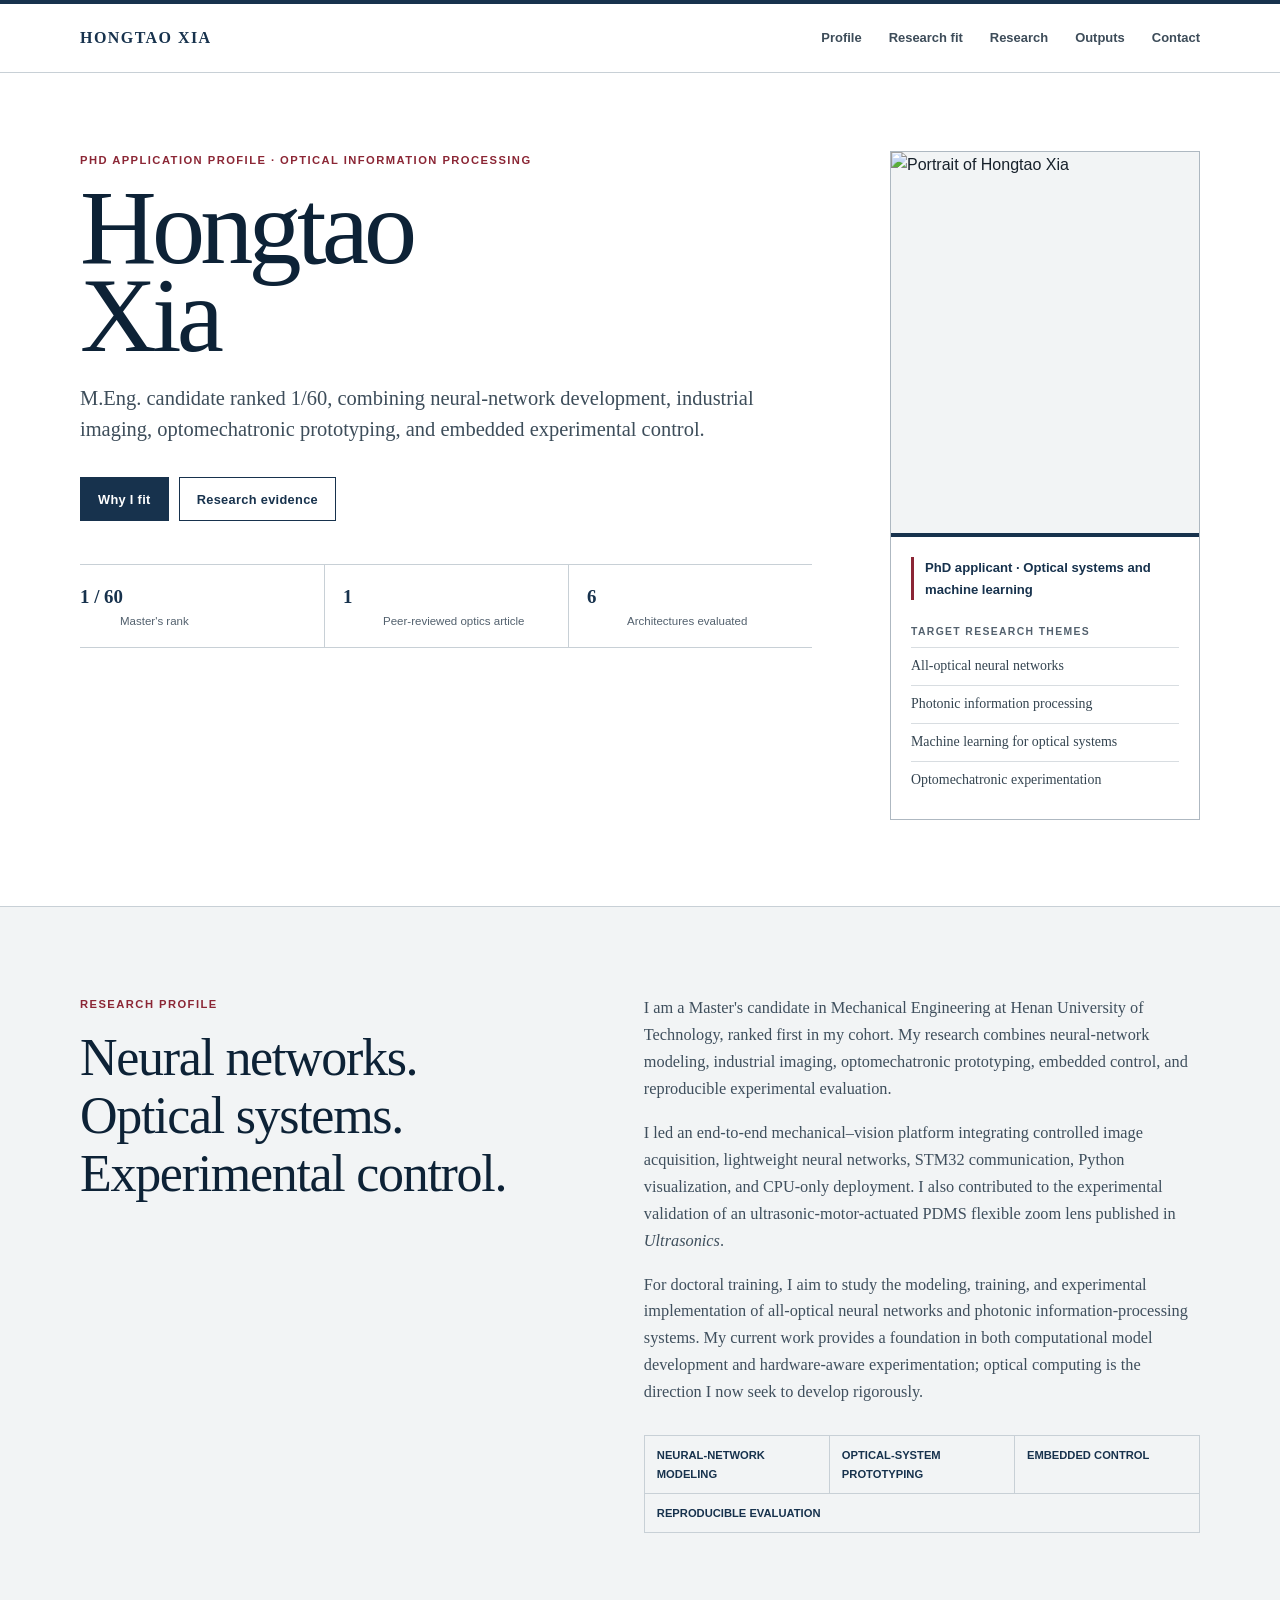
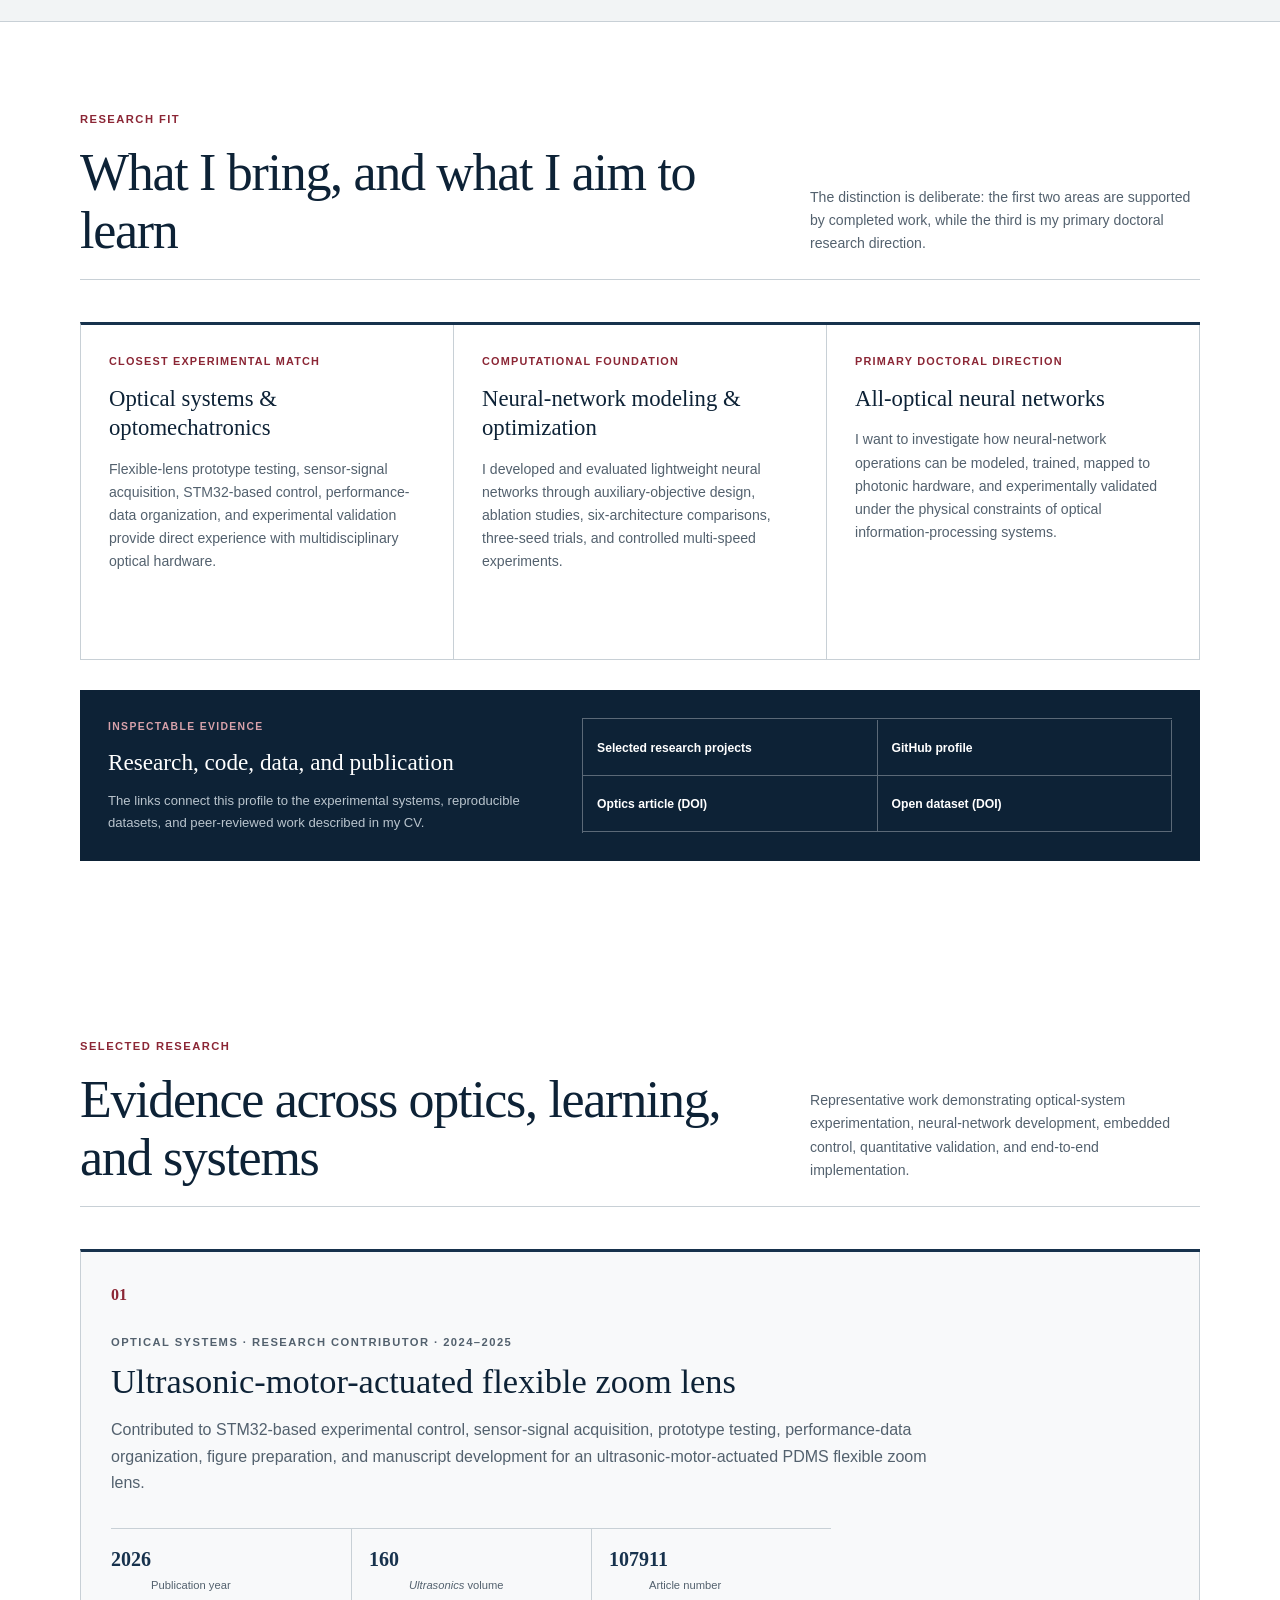
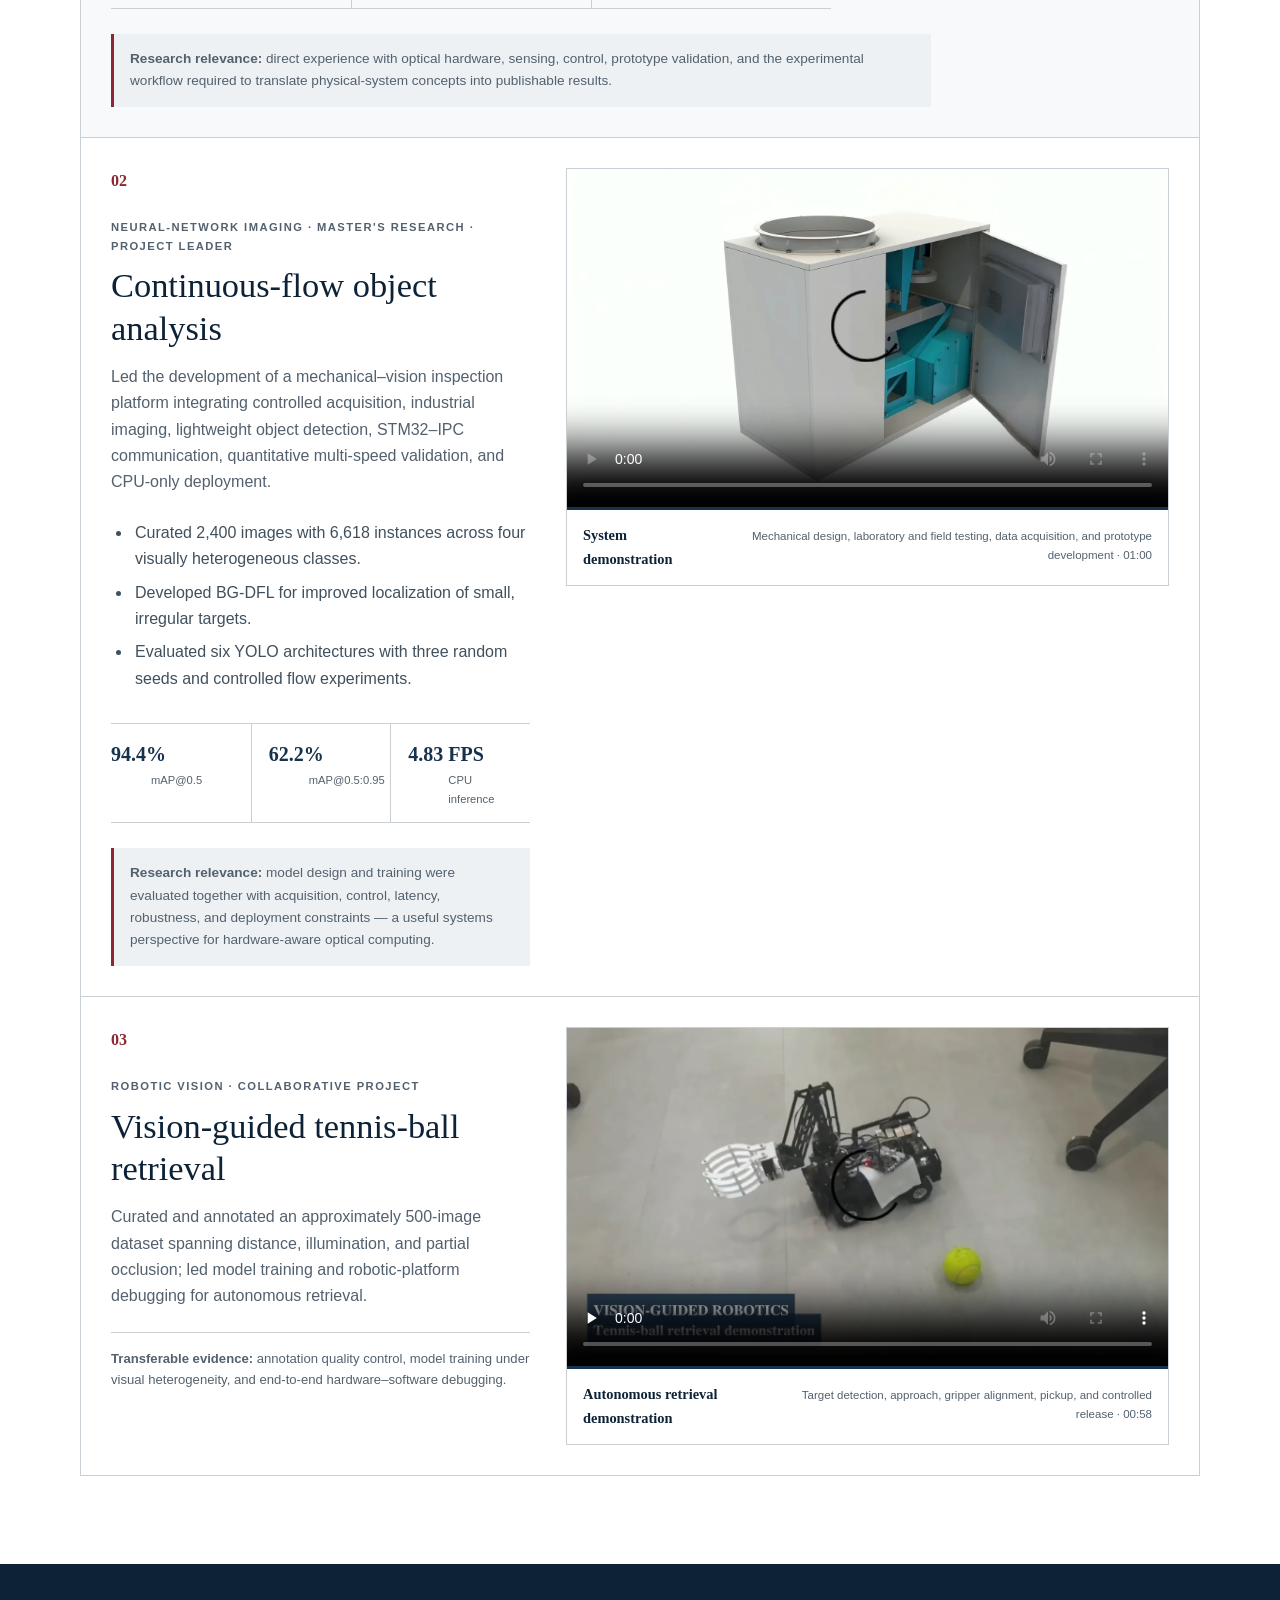
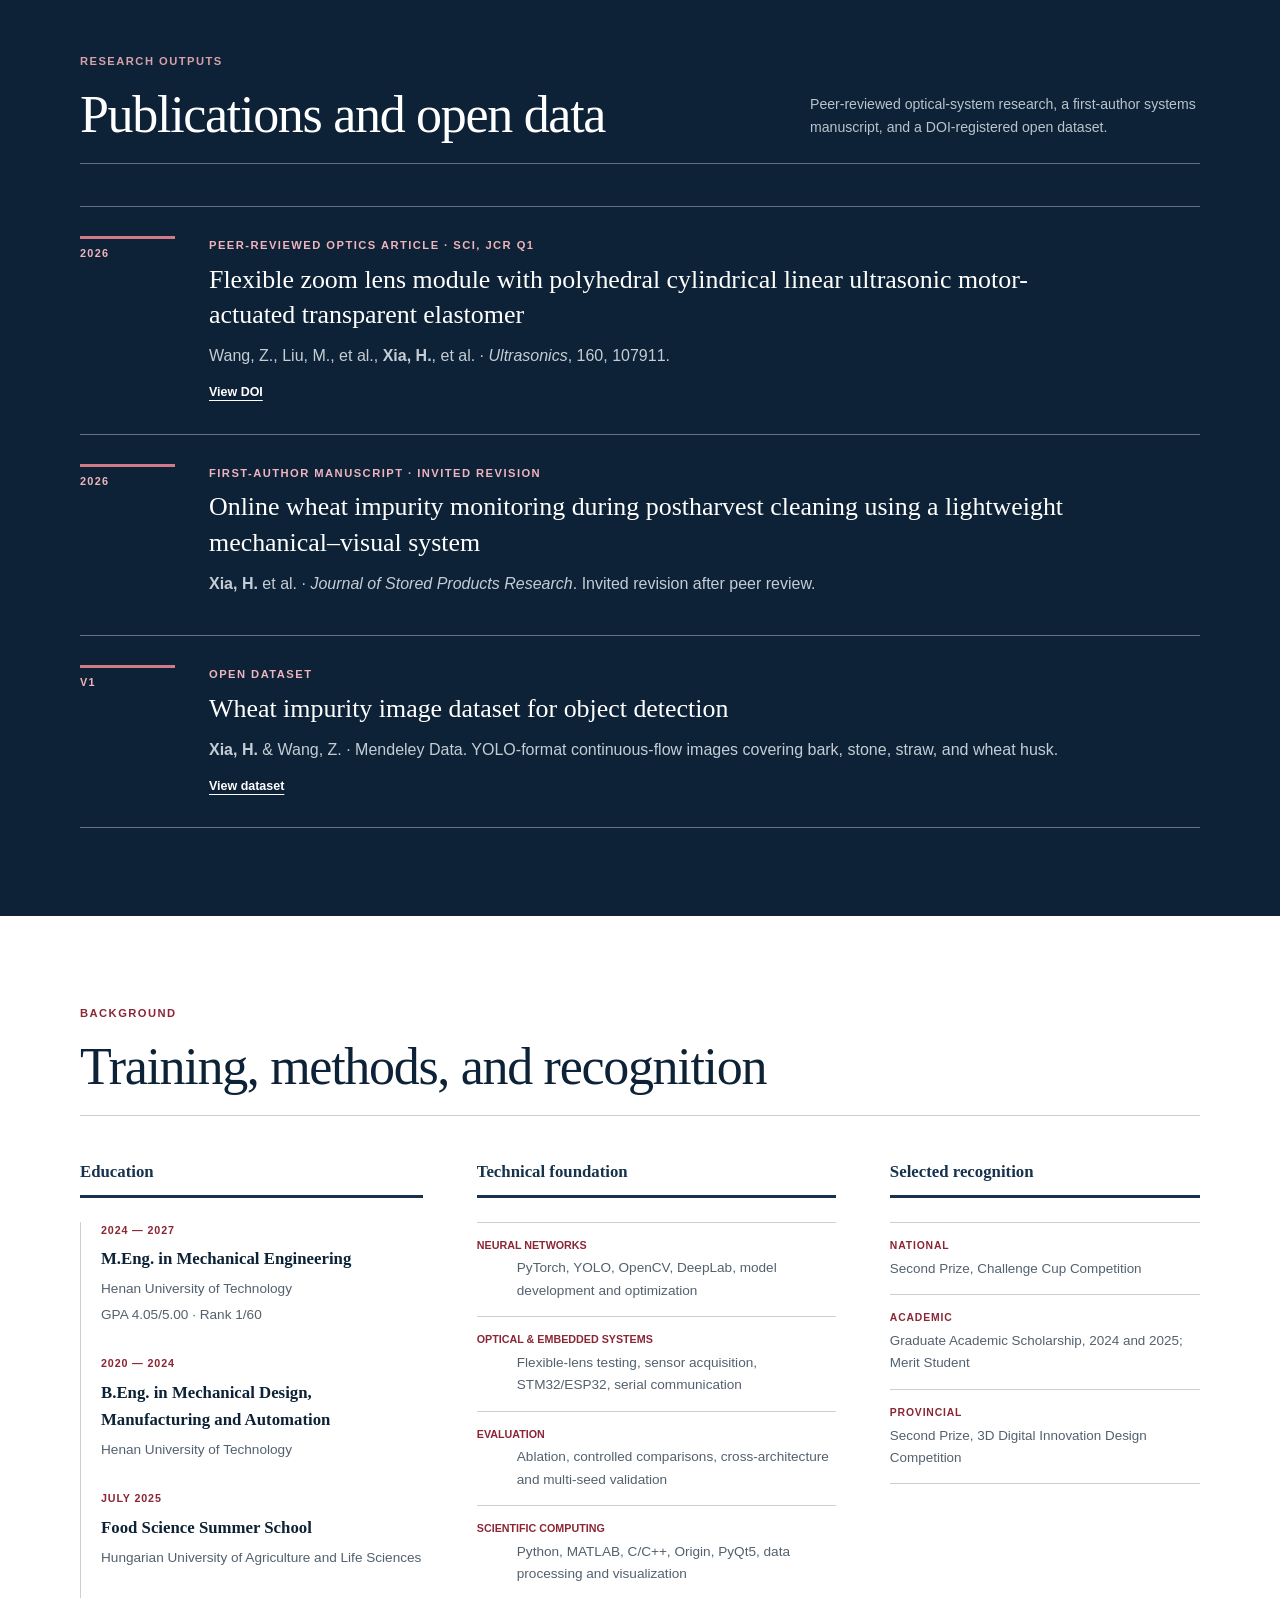
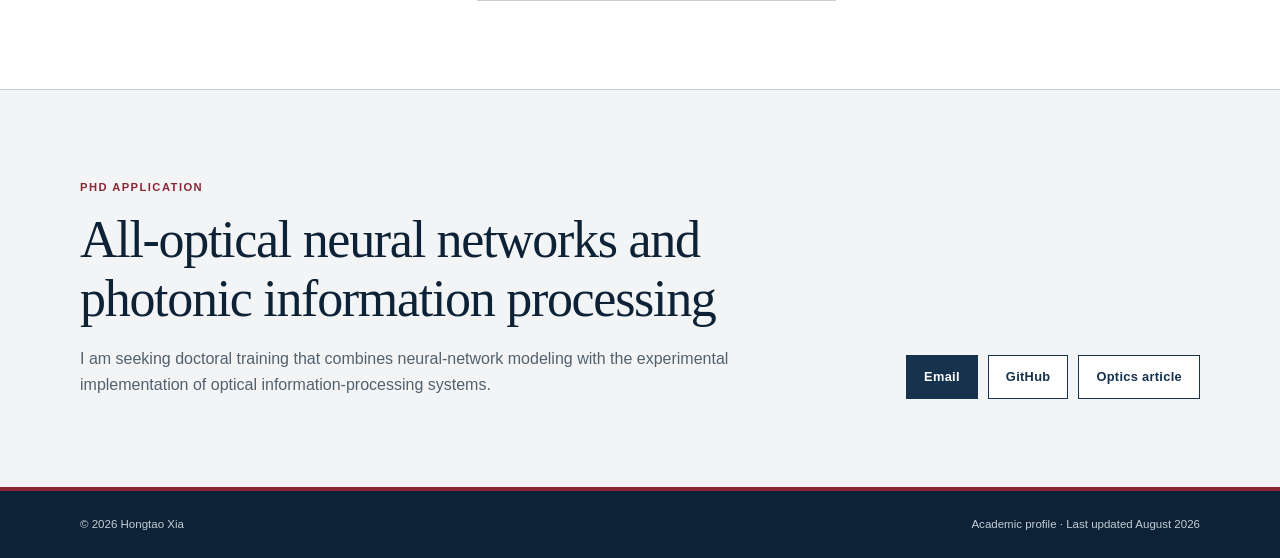
==== commit 5e53097c: "Add root redirect to academic portfolio" ====
--- a/index.html
+++ b/index.html
@@ -1,592 +1,14 @@
-<!DOCTYPE html> <html lang="en"> <head> <meta http-equiv="Content-Type" content="text/html; charset=UTF-8"> <meta charset="utf-8"> <meta name="viewport" content="width=device-width, initial-scale=1, shrink-to-fit=no"> <meta http-equiv="X-UA-Compatible" content="IE=edge"> <title> You R. Name </title> <meta name="author" content="You R. Name"> <meta name="description" content="A simple, whitespace theme for academics. Based on [*folio](https://github.com/bogoli/-folio) design. "> <meta name="keywords" content="jekyll, jekyll-theme, academic-website, portfolio-website"> <meta http-equiv="Content-Security-Policy" content="default-src 'self'; script-src 'self' 'unsafe-inline' https:; style-src 'self' 'unsafe-inline' https:; img-src 'self' data: https:; font-src 'self' data: https:; media-src 'self' https:; frame-src 'self' https:; connect-src 'self' https:;"> <style>
-  :root {
-    --max-content-width: 930px;
-  }
-</style> <link rel="stylesheet" href="/al-folio/assets/css/tailwind.css?v=50c64c15cbb9fd1ce6056fdb8bcb4b62"> <link defer rel="stylesheet" href="https://cdn.jsdelivr.net/npm/@fortawesome/fontawesome-free@7.2.0/css/all.min.css" integrity="sha256-MVopmdyC2tYTiJ8wlktf0uh0v4NgT+vNdyVFepi7Q0c=" crossorigin="anonymous"> <link defer rel="stylesheet" href="https://cdn.jsdelivr.net/npm/academicons@1.9.5/css/academicons.min.css" integrity="sha256-SzrCOBJbGVFMahewkgjwnApaV2+av1DwMAA+/QGLyZw=" crossorigin="anonymous"> <link defer rel="stylesheet" href="https://cdn.jsdelivr.net/npm/scholar-icons@1.0.3/css/scholar-icons.css" integrity="sha256-VY3hHVj/hNX3fYG6wtbA6TcKJQl7+FthzGSyIB64klY=" crossorigin="anonymous"> <link defer rel="stylesheet" type="text/css" href="https://fonts.googleapis.com/css?family=Roboto:300,400,500,700|Roboto+Slab:100,300,400,500,700|Material+Icons&amp;display=swap"> <link defer rel="stylesheet" href="/al-folio/assets/css/jekyll-pygments-themes-github.css?v=591dab5a4e56573bf4ef7fd332894c99" media="" id="highlight_theme_light"> <link rel="shortcut icon" href="data:image/svg+xml,&lt;svg%20xmlns=%22http://www.w3.org/2000/svg%22%20viewBox=%220%200%20100%20100%22&gt;&lt;text%20y=%22.9em%22%20font-size=%2290%22&gt;%E2%9A%9B%EF%B8%8F&lt;/text&gt;&lt;/svg&gt;"> <link rel="stylesheet" href="/al-folio/assets/css/main.css?v=f0b101217084a90093badfe99ff9a7d1"> <link rel="canonical" href="https://alshedivat.github.io/al-folio/"> <script src="/al-folio/assets/js/theme.js?v=7af685e2ba20b37fef545c97b8064050"></script> <link defer rel="stylesheet" href="/al-folio/assets/css/jekyll-pygments-themes-native.css?v=5847e5ed4a4568527aa6cfab446049ca" media="none" id="highlight_theme_dark"> <script>
-    initTheme();
-  </script> </head> <body class="fixed-top-nav "> <header> <nav id="navbar" class="navbar navbar-light navbar-expand-sm fixed-top" role="navigation"> <div class="container"> <button class="navbar-toggler collapsed navbar-toggler-main" type="button" data-nav-toggle="navbarNav" aria-controls="navbarNav" aria-expanded="false" aria-label="Toggle navigation"> <span class="sr-only">Toggle navigation</span> <span class="icon-bar top-bar"></span> <span class="icon-bar middle-bar"></span> <span class="icon-bar bottom-bar"></span> </button> <div class="collapse navbar-collapse navbar-collapse-main" id="navbarNav"> <ul class="navbar-nav navbar-menu-list flex-nowrap"> <li class="nav-item active"> <a class="nav-link" href="/al-folio/">about <span class="sr-only">(current)</span> </a> </li> <li class="nav-item "> <a class="nav-link" href="/al-folio/blog/">blog </a> </li> <li class="nav-item "> <a class="nav-link" href="/al-folio/publications/">publications </a> </li> <li class="nav-item "> <a class="nav-link" href="/al-folio/projects/">projects </a> </li> <li class="nav-item "> <a class="nav-link" href="/al-folio/repositories/">repositories </a> </li> <li class="nav-item "> <a class="nav-link" href="/al-folio/cv/">CV </a> </li> <li class="nav-item "> <a class="nav-link" href="/al-folio/teaching/">teaching </a> </li> <li class="nav-item "> <a class="nav-link" href="/al-folio/people/">people </a> </li> <li class="nav-item dropdown "> <a class="nav-link dropdown-toggle" href="#" id="navbarDropdown" role="button" data-nav-dropdown-toggle="true" aria-haspopup="true" aria-expanded="false">submenus </a> <div class="dropdown-menu dropdown-menu-right" aria-labelledby="navbarDropdown"> <a class="dropdown-item " href="/al-folio/books/">bookshelf</a> <div class="dropdown-divider"></div> <a class="dropdown-item " href="/al-folio/blog/">blog</a> </div> </li> <li class="nav-item"> <button id="search-toggle" type="button" title="Search" aria-label="Open search"> <span class="nav-link">ctrl k <i class="fa-solid fa-magnifying-glass"></i></span> </button> </li> <li class="toggle-container"> <button id="light-toggle" type="button" title="Change theme" aria-label="Change color theme"> <i class="fa-half-sun-moon" id="light-toggle-system"></i> <i class="fa-solid fa-moon" id="light-toggle-dark"></i> <i class="fa-solid fa-sun" id="light-toggle-light"></i> </button> </li> </ul> </div> </div> </nav> <progress id="progress" value="0"> <div class="progress-container"> <span class="progress-bar"></span> </div> </progress> </header> <div class="container mt-5" role="main"> <div class="post"> <header class="post-header"> <h1 class="post-title"> <span class="font-weight-bold">You</span> R. Name </h1> <p class="desc"><a href="#">Affiliations</a>. Address. Contacts. Motto. Etc.</p> </header> <article> <div class="profile float-right"> <figure> <picture> <source class="responsive-img-srcset" srcset="/al-folio/assets/img/prof_pic-480.webp 480w,/al-folio/assets/img/prof_pic-800.webp 800w,/al-folio/assets/img/prof_pic-1400.webp 1400w," type="image/webp" sizes="(min-width: 930px) 270.0px, (min-width: 576px) 30vw, 95vw"> <img src="/al-folio/assets/img/prof_pic.jpg?v=974957d202f671e4fa6700c04e68deae" class="img-fluid z-depth-1 rounded" width="100%" height="auto" alt="prof_pic.jpg" loading="eager" onerror="this.onerror=null; document.querySelectorAll('.responsive-img-srcset').forEach(function (n) { n.remove(); });"> </source></picture> </figure> <div class="more-info"> <p>555 your office number</p> <p>123 your address street</p> <p>Your City, State 12345</p> </div> </div> <div class="clearfix"> <p>Write your biography here. Tell the world about yourself. Link to your favorite <a href="https://www.reddit.com" rel="external nofollow noopener" target="_blank">subreddit</a>. You can put a picture in, too. The code is already in, just name your picture <code class="language-plaintext highlighter-rouge">prof_pic.jpg</code> and put it in the <code class="language-plaintext highlighter-rouge">img/</code> folder.</p> <p>Put your address / P.O. box / other info right below your picture. You can also disable any of these elements by editing <code class="language-plaintext highlighter-rouge">profile</code> property of the YAML header of your <code class="language-plaintext highlighter-rouge">_pages/about.md</code>. Edit <code class="language-plaintext highlighter-rouge">_bibliography/papers.bib</code> and Jekyll will render your <a href="/al-folio/publications/">publications page</a> automatically.</p> <p>Link to your social media connections, too. This theme is set up to use <a href="https://fontawesome.com/" rel="external nofollow noopener" target="_blank">Font Awesome icons</a> and <a href="https://jpswalsh.github.io/academicons/" rel="external nofollow noopener" target="_blank">Academicons</a>, like the ones below. Add your Facebook, Twitter, LinkedIn, Google Scholar, or just disable all of them.</p> </div> <h2> <a href="/al-folio/news/" style="color: inherit">news</a> </h2> <div class="news"> <div class="table-responsive"> <table class="table table-sm table-borderless"> <tr> <th scope="row" style="width: 20%">Jan 15, 2016</th> <td> A simple inline announcement with Markdown emoji! <img class="emoji" title=":sparkles:" alt=":sparkles:" src="https://github.githubassets.com/images/icons/emoji/unicode/2728.png" height="20" width="20"> <img class="emoji" title=":smile:" alt=":smile:" src="https://github.githubassets.com/images/icons/emoji/unicode/1f604.png" height="20" width="20"> </td> </tr> <tr> <th scope="row" style="width: 20%">Nov 07, 2015</th> <td> <a class="news-title" href="/al-folio/news/announcement_2/">A long announcement with details</a> </td> </tr> <tr> <th scope="row" style="width: 20%">Oct 22, 2015</th> <td> A simple inline announcement. </td> </tr> </table> </div> </div> <h2> <a href="/al-folio/blog/" style="color: inherit">latest posts</a> </h2> <div class="news"> <div class="table-responsive" style="max-height: 60vw"> <table class="table table-sm table-borderless"> <tr> <th scope="row" style="width: 20%">Mar 26, 2025</th> <td> <a class="news-title" href="/al-folio/blog/2025/plotly/">a post with plotly.js</a> </td> </tr> <tr> <th scope="row" style="width: 20%">Dec 04, 2024</th> <td> <a class="news-title" href="/al-folio/blog/2024/photo-gallery/">a post with image galleries</a> </td> </tr> <tr> <th scope="row" style="width: 20%">May 14, 2024</th> <td> <a class="news-title" href="https://blog.google/technology/ai/google-gemini-update-flash-ai-assistant-io-2024/" target="_blank" rel="external nofollow noopener">Google Gemini updates: Flash 1.5, Gemma 2 and Project Astra</a> <svg width="2rem" height="2rem" viewbox="0 0 40 40" xmlns="http://www.w3.org/2000/svg"> <path d="M17 13.5v6H5v-12h6m3-3h6v6m0-6-9 9" class="icon_svg-stroke" stroke="#999" stroke-width="1.5" fill="none" fill-rule="evenodd" stroke-linecap="round" stroke-linejoin="round"></path> </svg> </td> </tr> </table> </div> </div> <h2> <a href="/al-folio/publications/" style="color: inherit">selected publications</a> </h2> <div class="publications"> <ol class="bibliography"><li> <div class="row"> <div class="col col-sm-2 abbr"> <abbr class="badge rounded w-100"> <a href="https://journals.aps.org/" rel="external nofollow noopener" target="_blank">PhysRev</a> </abbr> </div> <div id="PhysRev.47.777" class="col-sm-8"> <div class="title">Can Quantum-Mechanical Description of Physical Reality Be Considered Complete?</div> <div class="author"> <em>A. Einstein<sup>*†</sup></em>, <a href="https://en.wikipedia.org/wiki/Boris_Podolsky" rel="external nofollow noopener" target="_blank">B. Podolsky<sup>*</sup></a>, and <a href="https://en.wikipedia.org/wiki/Nathan_Rosen" rel="external nofollow noopener" target="_blank">N. Rosen<sup>*</sup></a> <i class="fa-solid fa-circle-info ml-1" data-toggle="popover" data-placement="top" data-html="true" data-content="* Example use of superscripts&lt;br&gt;† Albert Einstein"> </i> </div> <div class="periodical"> <em>Phys. Rev.</em>, New Jersey. <em>More Information</em> can be <a href="https://github.com/alshedivat/al-folio/" rel="external nofollow noopener" target="_blank">found here</a> , May 1935 </div> <div class="periodical"> </div> <div class="links"> <a class="abstract btn btn-sm z-depth-0" role="button">Abs</a> <a href="https://doi.org/10.1103/PhysRev.47.777" class="btn btn-sm z-depth-0" role="button" rel="external nofollow noopener" target="_blank">DOI</a> <a href="https://journals.aps.org/pr/abstract/10.1103/PhysRev.47.777" class="btn btn-sm z-depth-0" role="button" rel="external nofollow noopener" target="_blank">HTML</a> <a href="/al-folio/assets/pdf/example_pdf.pdf" class="btn btn-sm z-depth-0" role="button">PDF</a> <a href="https://www.youtube-nocookie.com/embed/aqz-KE-bpKQ" class="btn btn-sm z-depth-0" role="button" rel="external nofollow noopener" target="_blank">Video</a> </div> <div class="badges"> <span class="altmetric-embed" data-badge-type="2" data-badge-popover="right" data-altmetric-id="248277"></span> <span class="__dimensions_badge_embed__" data-doi="10.1103/PhysRev.47.777" data-style="small_rectangle" data-legend="hover-right" style="margin-bottom: 3px;"></span> <a href="https://scholar.google.com/citations?view_op=view_citation&amp;hl=en&amp;user=qc6CJjYAAAAJ&amp;citation_for_view=qc6CJjYAAAAJ:qyhmnyLat1gC" aria-label="Google Scholar link" role="button" rel="external nofollow noopener" target="_blank"> <img src="https://img.shields.io/badge/scholar-28108-4285F4?logo=googlescholar&amp;labelColor=beige" alt="28108 Google Scholar citations"> </a> <a href="https://inspirehep.net/literature/3255" aria-label="Inspirehep link" role="button" rel="external nofollow noopener" target="_blank"> <img src="https://img.shields.io/badge/inspire-8.8K-001628?logo=inspire&amp;logoColor=001628&amp;labelColor=beige" alt="8.8K InspireHEP citations"> </a> </div> <div class="abstract hidden"> <p>In a complete theory there is an element corresponding to each element of reality. A sufficient condition for the reality of a physical quantity is the possibility of predicting it with certainty, without disturbing the system. In quantum mechanics in the case of two physical quantities described by non-commuting operators, the knowledge of one precludes the knowledge of the other. Then either (1) the description of reality given by the wave function in quantum mechanics is not complete or (2) these two quantities cannot have simultaneous reality. Consideration of the problem of making predictions concerning a system on the basis of measurements made on another system that had previously interacted with it leads to the result that if (1) is false then (2) is also false. One is thus led to conclude that the description of reality as given by a wave function is not complete.</p> </div> </div> </div> </li></ol> </div> <div class="social"> <div class="contact-icons"> <a href="/al-folio/assets/pdf/example_pdf.pdf" title="Cv pdf"><i class="ai ai-cv"></i></a> <a href="mailto:you@example.com" title="Email"><i class="fa-solid fa-envelope"></i></a> <a href="https://inspirehep.net/authors/1010907" title="Inspirehep id" rel="external nofollow noopener" target="_blank"><i class="ai ai-inspire"></i></a> <a href="/al-folio/feed.xml" title="Rss icon"><i class="fa-solid fa-square-rss"></i></a> <a href="https://scholar.google.com/citations?user=qc6CJjYAAAAJ" title="Scholar userid" rel="external nofollow noopener" target="_blank"><i class="ai ai-google-scholar"></i></a> <a href="https://www.alberteinstein.com/" title="Custom Social" rel="external nofollow noopener" target="_blank"><img src="https://www.alberteinstein.com/wp-content/uploads/2024/03/cropped-favicon-192x192.png" alt="Custom Social"></a> </div> <div class="contact-note">You can even add a little note about which of these is the best way to reach you. </div> </div> </article> </div> </div> <footer class="fixed-bottom" role="contentinfo"> <div class="container mt-0"> © Copyright 2026 You R. Name. Powered by <a href="https://jekyllrb.com/" target="_blank" rel="external nofollow noopener">Jekyll</a> with <a href="https://github.com/alshedivat/al-folio" rel="external nofollow noopener" target="_blank">al-folio</a> theme. Hosted by <a href="https://pages.github.com/" target="_blank" rel="external nofollow noopener">GitHub Pages</a>. Photos from <a href="https://unsplash.com" target="_blank" rel="external nofollow noopener">Unsplash</a>. </div> </footer> <script>
-  window.alFolio = {
-    compatBootstrap: false
-  };
-</script> <script src="/al-folio/assets/js/nav-toggle.js?v=141bd79a73ebc0f0b6ea58e440ae79fc"></script> <script defer src="https://cdn.jsdelivr.net/npm/masonry-layout@4.2.2/dist/masonry.pkgd.min.js" integrity="sha256-Nn1q/fx0H7SNLZMQ5Hw5JLaTRZp0yILA/FRexe19VdI=" crossorigin="anonymous"></script> <script defer src="https://cdn.jsdelivr.net/npm/imagesloaded@5.0.0/imagesloaded.pkgd.min.js" integrity="sha256-htrLFfZJ6v5udOG+3kNLINIKh2gvoKqwEhHYfTTMICc=" crossorigin="anonymous"></script> <script defer src="/al-folio/assets/js/masonry.js?v=e49affc7bd2646f6acdad1dbe02c2359" type="text/javascript"></script> <script defer type="text/javascript" id="MathJax-script" src="https://cdn.jsdelivr.net/npm/mathjax@3.2.2/es5/tex-mml-chtml.js" integrity="sha256-MASABpB4tYktI2Oitl4t+78w/lyA+D7b/s9GEP0JOGI=" crossorigin="anonymous"></script> <script src="/al-folio/assets/al_math/js/mathjax-setup.js"></script> <script defer src="https://cdnjs.cloudflare.com/polyfill/v3/polyfill.min.js?features=es6" crossorigin="anonymous"></script> <script src="/al-folio/assets/js/tooltips-setup.js?v=fe487e99db6c43751e6e7bdb2d6a0611"></script> <script src="/al-folio/assets/js/no_defer.js?v=53b1b1a645525975c963ce8bf8bfefcf"></script> <script defer src="/al-folio/assets/js/common.js?v=87baac90f765f2f3362dcf6aaf312a8a"></script> <script defer src="/al-folio/assets/js/copy_code.js?v=c8a01c11a92744d44b093fc3bda915df" type="text/javascript"></script> <script defer src="/al-folio/assets/js/jupyter_new_tab.js?v=896d254890d9b47f0281f63bfccf0dee"></script> <script async src="https://d1bxh8uas1mnw7.cloudfront.net/assets/embed.js"></script> <script async src="https://badge.dimensions.ai/badge.js"></script> <script defer src="https://cdn.jsdelivr.net/npm/medium-zoom@1.1.0/dist/medium-zoom.min.js" integrity="sha256-ZgMyDAIYDYGxbcpJcfUnYwNevG/xi9OHKaR/8GK+jWc=" crossorigin="anonymous"></script> <script defer src="/al-folio/assets/al_img_tools/js/zoom.js"></script> <script defer src="/al-folio/assets/js/progress-bar.js?v=499464c5c63ced6cf7ad62509f1e2610" type="text/javascript"></script> <script src="https://cdn.jsdelivr.net/npm/vanilla-back-to-top@7.2.1/dist/vanilla-back-to-top.min.js" integrity="sha256-uMJJ3EoTyfRBoTbR+lrfu1uRQ87RZG8AR3cVNuQVeFg=" crossorigin="anonymous"></script> <script>
-    addBackToTop();
-  </script> <script type="module" src="/al-folio/assets/al_search/js/search/ninja-keys.min.js"></script> <ninja-keys hidebreadcrumbs noautoloadmdicons placeholder="Type to start searching"></ninja-keys> <script src="/al-folio/assets/al_search/js/search-setup.js"></script> <script>
-// get the ninja-keys element
-const ninja = document.querySelector('ninja-keys');
-
-// add the home and posts menu items
-ninja.data = [{
-    id: "nav-about",
-    title: "about",
-    section: "Navigation",
-    handler: () => {
-      window.location.href = "/al-folio/";
-    },
-  },{id: "nav-blog",
-          title: "blog",
-          description: "",
-          section: "Navigation",
-          handler: () => {
-            window.location.href = "/al-folio/blog/";
-          },
-        },{id: "nav-publications",
-          title: "publications",
-          description: "publications by categories in reversed chronological order. generated by jekyll-scholar.",
-          section: "Navigation",
-          handler: () => {
-            window.location.href = "/al-folio/publications/";
-          },
-        },{id: "nav-projects",
-          title: "projects",
-          description: "A growing collection of your cool projects.",
-          section: "Navigation",
-          handler: () => {
-            window.location.href = "/al-folio/projects/";
-          },
-        },{id: "nav-repositories",
-          title: "repositories",
-          description: "Edit the `_data/repositories.yml` and change the `github_users` and `github_repos` lists to include your own GitHub profile and repositories.",
-          section: "Navigation",
-          handler: () => {
-            window.location.href = "/al-folio/repositories/";
-          },
-        },{id: "nav-cv",
-          title: "CV",
-          description: "This is a description of the page. You can modify it in '_pages/cv.md'. You can also change or remove the top pdf download button.",
-          section: "Navigation",
-          handler: () => {
-            window.location.href = "/al-folio/cv/";
-          },
-        },{id: "nav-teaching",
-          title: "teaching",
-          description: "Course materials, schedules, and resources for classes taught.",
-          section: "Navigation",
-          handler: () => {
-            window.location.href = "/al-folio/teaching/";
-          },
-        },{id: "nav-people",
-          title: "people",
-          description: "members of the lab or group",
-          section: "Navigation",
-          handler: () => {
-            window.location.href = "/al-folio/people/";
-          },
-        },{id: "dropdown-bookshelf",
-              title: "bookshelf",
-              description: "",
-              section: "Dropdown",
-              handler: () => {
-                window.location.href = "/al-folio/books/";
-              },
-            },{id: "dropdown-blog",
-              title: "blog",
-              description: "",
-              section: "Dropdown",
-              handler: () => {
-                window.location.href = "/al-folio/blog/";
-              },
-            },{id: "post-a-post-with-plotly-js",
-        
-          title: "a post with plotly.js",
-        
-        description: "this is what included plotly.js code could look like",
-        section: "Posts",
-        handler: () => {
-          
-            window.location.href = "/al-folio/blog/2025/plotly/";
-          
-        },
-      },{id: "post-a-post-with-image-galleries",
-        
-          title: "a post with image galleries",
-        
-        description: "this is what included image galleries could look like",
-        section: "Posts",
-        handler: () => {
-          
-            window.location.href = "/al-folio/blog/2024/photo-gallery/";
-          
-        },
-      },{id: "post-google-gemini-updates-flash-1-5-gemma-2-and-project-astra",
-        
-          title: 'Google Gemini updates: Flash 1.5, Gemma 2 and Project Astra <svg width="1.2rem" height="1.2rem" top=".5rem" viewbox="0 0 40 40" xmlns="http://www.w3.org/2000/svg"><path d="M17 13.5v6H5v-12h6m3-3h6v6m0-6-9 9" class="icon_svg-stroke" stroke="#999" stroke-width="1.5" fill="none" fill-rule="evenodd" stroke-linecap="round" stroke-linejoin="round"></path></svg>',
-        
-        description: "We’re sharing updates across our Gemini family of models and a glimpse of Project Astra, our vision for the future of AI assistants.",
-        section: "Posts",
-        handler: () => {
-          
-            window.open("https://blog.google/technology/ai/google-gemini-update-flash-ai-assistant-io-2024/", "_blank");
-          
-        },
-      },{id: "post-a-post-with-tabs",
-        
-          title: "a post with tabs",
-        
-        description: "this is what included tabs in a post could look like",
-        section: "Posts",
-        handler: () => {
-          
-            window.location.href = "/al-folio/blog/2024/tabs/";
-          
-        },
-      },{id: "post-a-post-with-typograms",
-        
-          title: "a post with typograms",
-        
-        description: "this is what included typograms code could look like",
-        section: "Posts",
-        handler: () => {
-          
-            window.location.href = "/al-folio/blog/2024/typograms/";
-          
-        },
-      },{id: "post-a-post-that-can-be-cited",
-        
-          title: "a post that can be cited",
-        
-        description: "this is what a post that can be cited looks like",
-        section: "Posts",
-        handler: () => {
-          
-            window.location.href = "/al-folio/blog/2024/post-citation/";
-          
-        },
-      },{id: "post-a-post-with-pseudo-code",
-        
-          title: "a post with pseudo code",
-        
-        description: "this is what included pseudo code could look like",
-        section: "Posts",
-        handler: () => {
-          
-            window.location.href = "/al-folio/blog/2024/pseudocode/";
-          
-        },
-      },{id: "post-a-post-with-code-diff",
-        
-          title: "a post with code diff",
-        
-        description: "this is how you can display code diffs",
-        section: "Posts",
-        handler: () => {
-          
-            window.location.href = "/al-folio/blog/2024/code-diff/";
-          
-        },
-      },{id: "post-a-post-with-advanced-image-components",
-        
-          title: "a post with advanced image components",
-        
-        description: "this is what advanced image components could look like",
-        section: "Posts",
-        handler: () => {
-          
-            window.location.href = "/al-folio/blog/2024/advanced-images/";
-          
-        },
-      },{id: "post-a-post-with-vega-lite",
-        
-          title: "a post with vega lite",
-        
-        description: "this is what included vega lite code could look like",
-        section: "Posts",
-        handler: () => {
-          
-            window.location.href = "/al-folio/blog/2024/vega-lite/";
-          
-        },
-      },{id: "post-a-post-with-geojson",
-        
-          title: "a post with geojson",
-        
-        description: "this is what included geojson code could look like",
-        section: "Posts",
-        handler: () => {
-          
-            window.location.href = "/al-folio/blog/2024/geojson-map/";
-          
-        },
-      },{id: "post-a-post-with-echarts",
-        
-          title: "a post with echarts",
-        
-        description: "this is what included echarts code could look like",
-        section: "Posts",
-        handler: () => {
-          
-            window.location.href = "/al-folio/blog/2024/echarts/";
-          
-        },
-      },{id: "post-a-post-with-chart-js",
-        
-          title: "a post with chart.js",
-        
-        description: "this is what included chart.js code could look like",
-        section: "Posts",
-        handler: () => {
-          
-            window.location.href = "/al-folio/blog/2024/chartjs/";
-          
-        },
-      },{id: "post-a-post-with-tikzjax",
-        
-          title: "a post with TikZJax",
-        
-        description: "this is what included TikZ code could look like",
-        section: "Posts",
-        handler: () => {
-          
-            window.location.href = "/al-folio/blog/2023/tikzjax/";
-          
-        },
-      },{id: "post-a-post-with-bibliography",
-        
-          title: "a post with bibliography",
-        
-        description: "an example of a blog post with bibliography",
-        section: "Posts",
-        handler: () => {
-          
-            window.location.href = "/al-folio/blog/2023/post-bibliography/";
-          
-        },
-      },{id: "post-a-post-with-jupyter-notebook",
-        
-          title: "a post with jupyter notebook",
-        
-        description: "an example of a blog post with jupyter notebook",
-        section: "Posts",
-        handler: () => {
-          
-            window.location.href = "/al-folio/blog/2023/jupyter-notebook/";
-          
-        },
-      },{id: "post-a-post-with-custom-blockquotes",
-        
-          title: "a post with custom blockquotes",
-        
-        description: "an example of a blog post with custom blockquotes",
-        section: "Posts",
-        handler: () => {
-          
-            window.location.href = "/al-folio/blog/2023/custom-blockquotes/";
-          
-        },
-      },{id: "post-a-post-with-table-of-contents-on-a-sidebar",
-        
-          title: "a post with table of contents on a sidebar",
-        
-        description: "an example of a blog post with table of contents on a sidebar",
-        section: "Posts",
-        handler: () => {
-          
-            window.location.href = "/al-folio/blog/2023/sidebar-table-of-contents/";
-          
-        },
-      },{id: "post-a-post-with-audios",
-        
-          title: "a post with audios",
-        
-        description: "this is what included audios could look like",
-        section: "Posts",
-        handler: () => {
-          
-            window.location.href = "/al-folio/blog/2023/audios/";
-          
-        },
-      },{id: "post-a-post-with-videos",
-        
-          title: "a post with videos",
-        
-        description: "this is what included videos could look like",
-        section: "Posts",
-        handler: () => {
-          
-            window.location.href = "/al-folio/blog/2023/videos/";
-          
-        },
-      },{id: "post-displaying-beautiful-interactive-tables",
-        
-          title: "displaying beautiful interactive tables",
-        
-        description: "an example of how to use interactive tables in al-folio",
-        section: "Posts",
-        handler: () => {
-          
-            window.location.href = "/al-folio/blog/2023/tables/";
-          
-        },
-      },{id: "post-a-post-with-table-of-contents",
-        
-          title: "a post with table of contents",
-        
-        description: "an example of a blog post with table of contents",
-        section: "Posts",
-        handler: () => {
-          
-            window.location.href = "/al-folio/blog/2023/table-of-contents/";
-          
-        },
-      },{id: "post-a-post-with-giscus-comments",
-        
-          title: "a post with giscus comments",
-        
-        description: "an example of a blog post with giscus comments",
-        section: "Posts",
-        handler: () => {
-          
-            window.location.href = "/al-folio/blog/2022/giscus-comments/";
-          
-        },
-      },{id: "post-displaying-external-posts-on-your-al-folio-blog",
-        
-          title: 'Displaying External Posts on Your al-folio Blog <svg width="1.2rem" height="1.2rem" top=".5rem" viewbox="0 0 40 40" xmlns="http://www.w3.org/2000/svg"><path d="M17 13.5v6H5v-12h6m3-3h6v6m0-6-9 9" class="icon_svg-stroke" stroke="#999" stroke-width="1.5" fill="none" fill-rule="evenodd" stroke-linecap="round" stroke-linejoin="round"></path></svg>',
-        
-        description: "",
-        section: "Posts",
-        handler: () => {
-          
-            window.open("https://medium.com/@al-folio/displaying-external-posts-on-your-al-folio-blog-b60a1d241a0a?source=rss-17feae71c3c4------2", "_blank");
-          
-        },
-      },{id: "post-a-post-with-redirect",
-        
-          title: "a post with redirect",
-        
-        description: "you can also redirect to assets like pdf",
-        section: "Posts",
-        handler: () => {
-          
-            window.location.href = "/al-folio/assets/pdf/example_pdf.pdf";
-          
-        },
-      },{id: "post-a-post-with-diagrams",
-        
-          title: "a post with diagrams",
-        
-        description: "an example of a blog post with diagrams",
-        section: "Posts",
-        handler: () => {
-          
-            window.location.href = "/al-folio/blog/2021/diagrams/";
-          
-        },
-      },{id: "post-a-distill-style-blog-post",
-        
-          title: "a distill-style blog post",
-        
-        description: "an example of a distill-style blog post and main elements",
-        section: "Posts",
-        handler: () => {
-          
-            window.location.href = "/al-folio/blog/2021/distill/";
-          
-        },
-      },{id: "post-a-post-with-twitter",
-        
-          title: "a post with twitter",
-        
-        description: "an example of a blog post with twitter",
-        section: "Posts",
-        handler: () => {
-          
-            window.location.href = "/al-folio/blog/2020/twitter/";
-          
-        },
-      },{id: "post-a-post-with-disqus-comments",
-        
-          title: "a post with disqus comments",
-        
-        description: "an example of a blog post with disqus comments",
-        section: "Posts",
-        handler: () => {
-          
-            window.location.href = "/al-folio/blog/2015/disqus-comments/";
-          
-        },
-      },{id: "post-a-post-with-math",
-        
-          title: "a post with math",
-        
-        description: "an example of a blog post with some math",
-        section: "Posts",
-        handler: () => {
-          
-            window.location.href = "/al-folio/blog/2015/math/";
-          
-        },
-      },{id: "post-a-post-with-code",
-        
-          title: "a post with code",
-        
-        description: "an example of a blog post with some code",
-        section: "Posts",
-        handler: () => {
-          
-            window.location.href = "/al-folio/blog/2015/code/";
-          
-        },
-      },{id: "post-a-post-with-images",
-        
-          title: "a post with images",
-        
-        description: "this is what included images could look like",
-        section: "Posts",
-        handler: () => {
-          
-            window.location.href = "/al-folio/blog/2015/images/";
-          
-        },
-      },{id: "post-a-post-with-formatting-and-links",
-        
-          title: "a post with formatting and links",
-        
-        description: "march & april, looking forward to summer",
-        section: "Posts",
-        handler: () => {
-          
-            window.location.href = "/al-folio/blog/2015/formatting-and-links/";
-          
-        },
-      },{id: "books-the-godfather",
-          title: 'The Godfather',
-          description: "",
-          section: "Books",handler: () => {
-              window.location.href = "/al-folio/books/the_godfather/";
-            },},{id: "news-a-simple-inline-announcement",
-          title: 'A simple inline announcement.',
-          description: "",
-          section: "News",},{id: "news-a-long-announcement-with-details",
-          title: 'A long announcement with details',
-          description: "",
-          section: "News",handler: () => {
-              window.location.href = "/al-folio/news/announcement_2/";
-            },},{id: "news-a-simple-inline-announcement-with-markdown-emoji-sparkles-smile",
-          title: 'A simple inline announcement with Markdown emoji! <img class="emoji" title=":sparkles:" alt=":sparkles:" src="https://github.githubassets.com/images/icons/emoji/unicode/2728.png" height="20" width="20"> <img class="emoji" title=":smile:" alt=":smile:" src="https://github.githubassets.com/images/icons/emoji/unicode/1f604.png" height="20" width="20">',
-          description: "",
-          section: "News",},{id: "projects-project-1",
-          title: 'project 1',
-          description: "with background image",
-          section: "Projects",handler: () => {
-              window.location.href = "/al-folio/projects/1_project/";
-            },},{id: "projects-project-2",
-          title: 'project 2',
-          description: "a project with a background image and giscus comments",
-          section: "Projects",handler: () => {
-              window.location.href = "/al-folio/projects/2_project/";
-            },},{id: "projects-project-3-with-very-long-name",
-          title: 'project 3 with very long name',
-          description: "a project that redirects to another website",
-          section: "Projects",handler: () => {
-              window.location.href = "/al-folio/projects/3_project/";
-            },},{id: "projects-project-4",
-          title: 'project 4',
-          description: "another without an image",
-          section: "Projects",handler: () => {
-              window.location.href = "/al-folio/projects/4_project/";
-            },},{id: "projects-project-5",
-          title: 'project 5',
-          description: "a project with a background image",
-          section: "Projects",handler: () => {
-              window.location.href = "/al-folio/projects/5_project/";
-            },},{id: "projects-project-6",
-          title: 'project 6',
-          description: "a project with no image",
-          section: "Projects",handler: () => {
-              window.location.href = "/al-folio/projects/6_project/";
-            },},{id: "projects-project-7",
-          title: 'project 7',
-          description: "with background image",
-          section: "Projects",handler: () => {
-              window.location.href = "/al-folio/projects/7_project/";
-            },},{id: "projects-project-8",
-          title: 'project 8',
-          description: "an other project with a background image and giscus comments",
-          section: "Projects",handler: () => {
-              window.location.href = "/al-folio/projects/8_project/";
-            },},{id: "projects-project-9",
-          title: 'project 9',
-          description: "another project with an image 🎉",
-          section: "Projects",handler: () => {
-              window.location.href = "/al-folio/projects/9_project/";
-            },},{id: "teachings-data-science-fundamentals",
-          title: 'Data Science Fundamentals',
-          description: "This course covers the foundational aspects of data science, including data collection, cleaning, analysis, and visualization. Students will learn practical skills for working with real-world datasets.",
-          section: "Teachings",handler: () => {
-              window.location.href = "/al-folio/teachings/data-science-fundamentals/";
-            },},{id: "teachings-introduction-to-machine-learning",
-          title: 'Introduction to Machine Learning',
-          description: "This course provides an introduction to machine learning concepts, algorithms, and applications. Students will learn about supervised and unsupervised learning, model evaluation, and practical implementations.",
-          section: "Teachings",handler: () => {
-              window.location.href = "/al-folio/teachings/introduction-to-machine-learning/";
-            },},{
-        id: 'social-cv',
-        title: 'CV',
-        section: 'Socials',
-        handler: () => {
-          window.open("/al-folio/assets/pdf/example_pdf.pdf", "_blank");
-        },
-      },{
-        id: 'social-email',
-        title: 'email',
-        section: 'Socials',
-        handler: () => {
-          window.open("mailto:%79%6F%75@%65%78%61%6D%70%6C%65.%63%6F%6D", "_blank");
-        },
-      },{
-        id: 'social-inspire',
-        title: 'Inspire HEP',
-        section: 'Socials',
-        handler: () => {
-          window.open("https://inspirehep.net/authors/1010907", "_blank");
-        },
-      },{
-        id: 'social-rss',
-        title: 'RSS Feed',
-        section: 'Socials',
-        handler: () => {
-          window.open("/al-folio/feed.xml", "_blank");
-        },
-      },{
-        id: 'social-scholar',
-        title: 'Google Scholar',
-        section: 'Socials',
-        handler: () => {
-          window.open("https://scholar.google.com/citations?user=qc6CJjYAAAAJ", "_blank");
-        },
-      },{
-        id: 'social-custom_social',
-        title: 'Custom_social',
-        section: 'Socials',
-        handler: () => {
-          window.open("https://www.alberteinstein.com/", "_blank");
-        },
-      },{
-      id: 'light-theme',
-      title: 'Change theme to light',
-      description: 'Change the theme of the site to Light',
-      section: 'Theme',
-      handler: () => {
-        setThemeSetting("light");
-      },
-    },
-    {
-      id: 'dark-theme',
-      title: 'Change theme to dark',
-      description: 'Change the theme of the site to Dark',
-      section: 'Theme',
-      handler: () => {
-        setThemeSetting("dark");
-      },
-    },
-    {
-      id: 'system-theme',
-      title: 'Use system default theme',
-      description: 'Change the theme of the site to System Default',
-      section: 'Theme',
-      handler: () => {
-        setThemeSetting("system");
-      },
-    },];
-
-</script> <script src="/al-folio/assets/al_search/js/shortcut-key.js"></script> </body> </html>+<!doctype html>
+<html lang="en">
+<head>
+  <meta charset="utf-8">
+  <meta name="viewport" content="width=device-width, initial-scale=1">
+  <meta name="robots" content="noindex, nofollow, noarchive, nosnippet">
+  <meta http-equiv="refresh" content="0; url=academic/">
+  <link rel="canonical" href="https://hongtaoxia.github.io/academic/">
+  <title>Hongtao Xia | Academic Portfolio</title>
+</head>
+<body>
+  <p>Opening <a href="academic/">Hongtao Xia's academic portfolio</a>…</p>
+</body>
+</html>
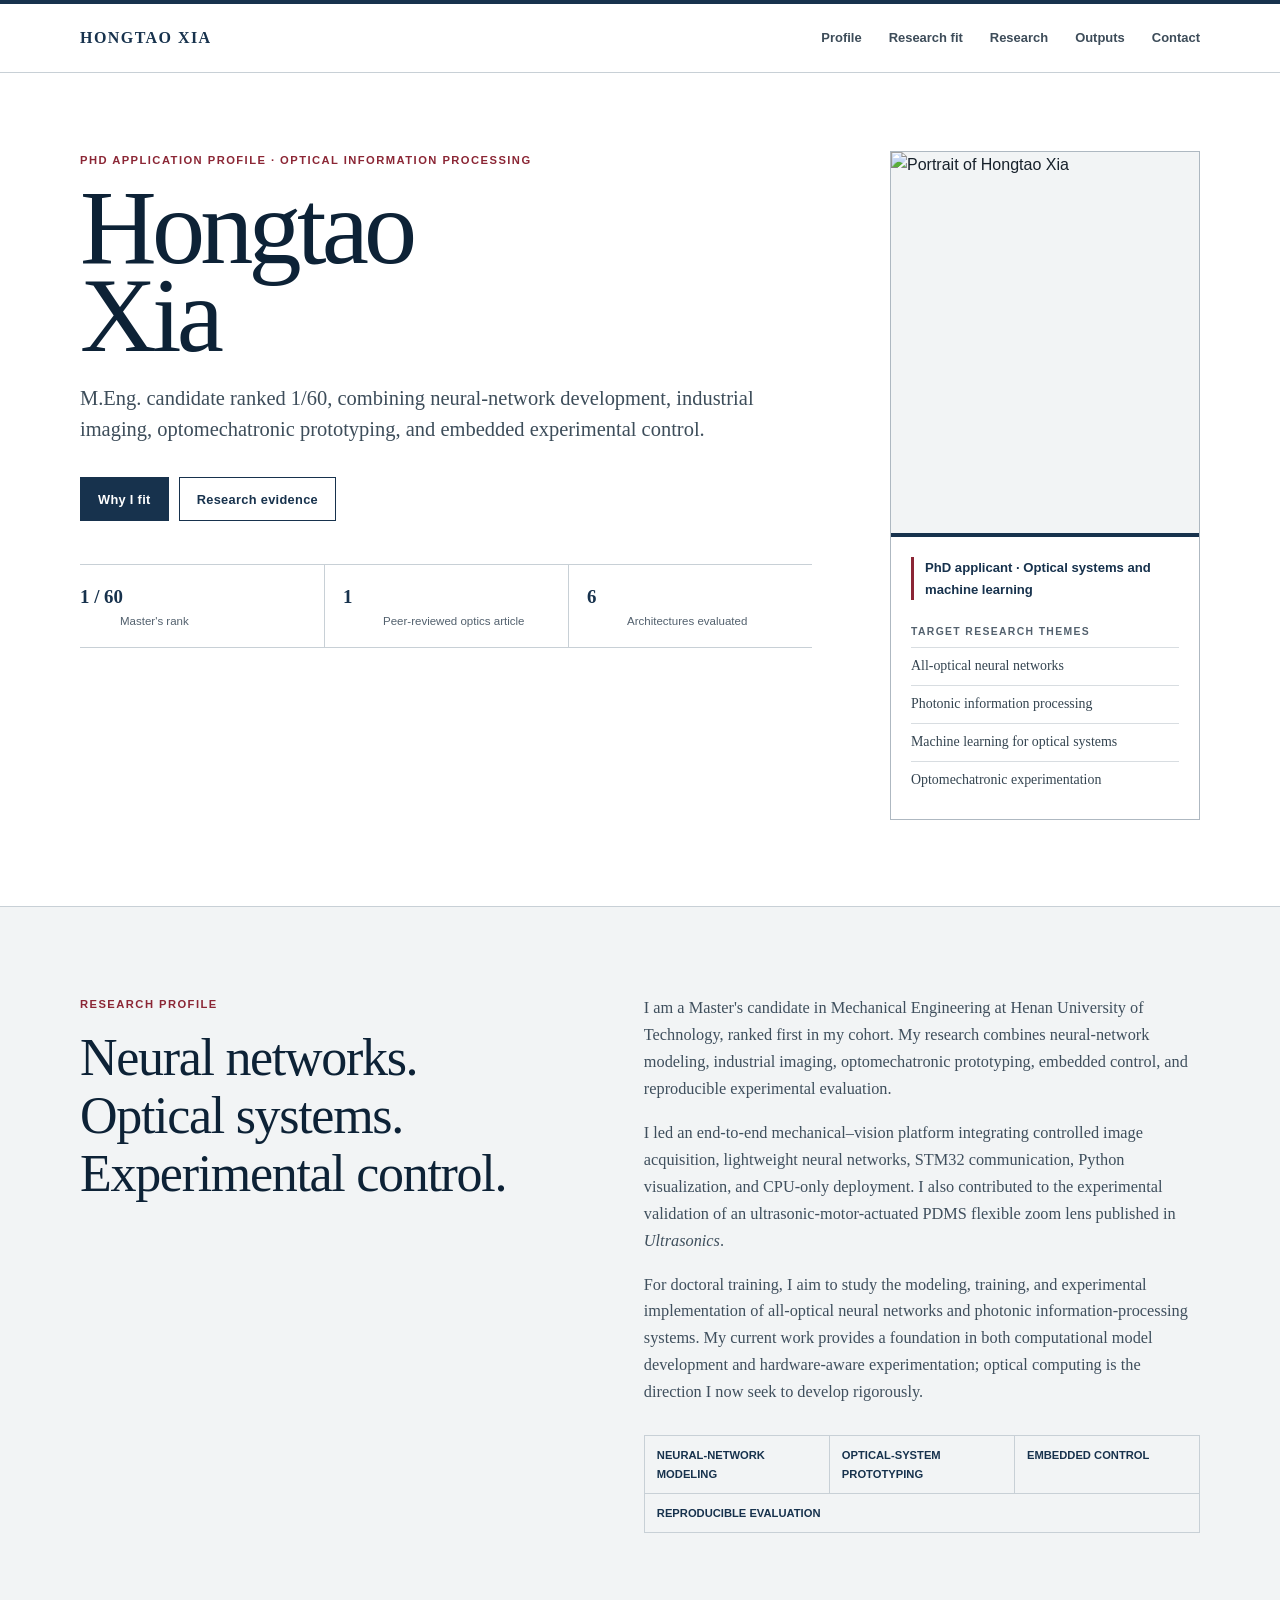
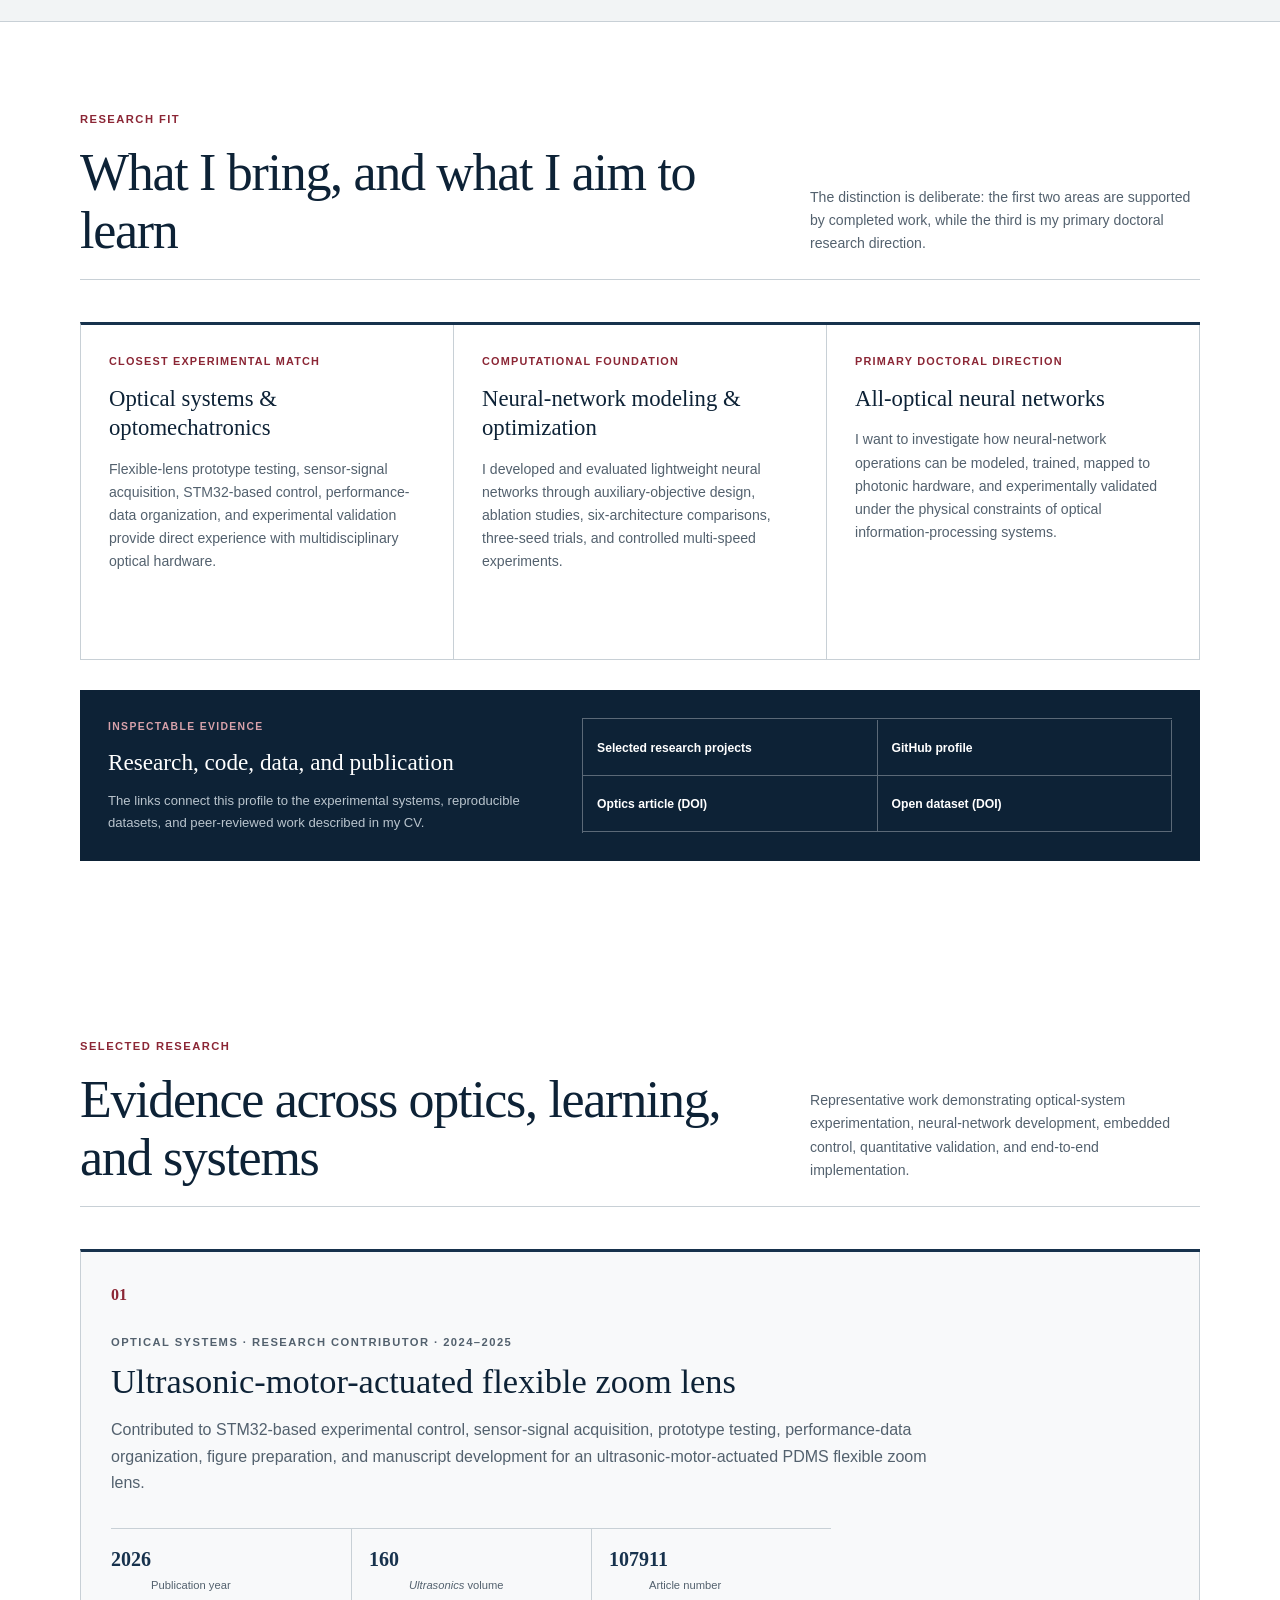
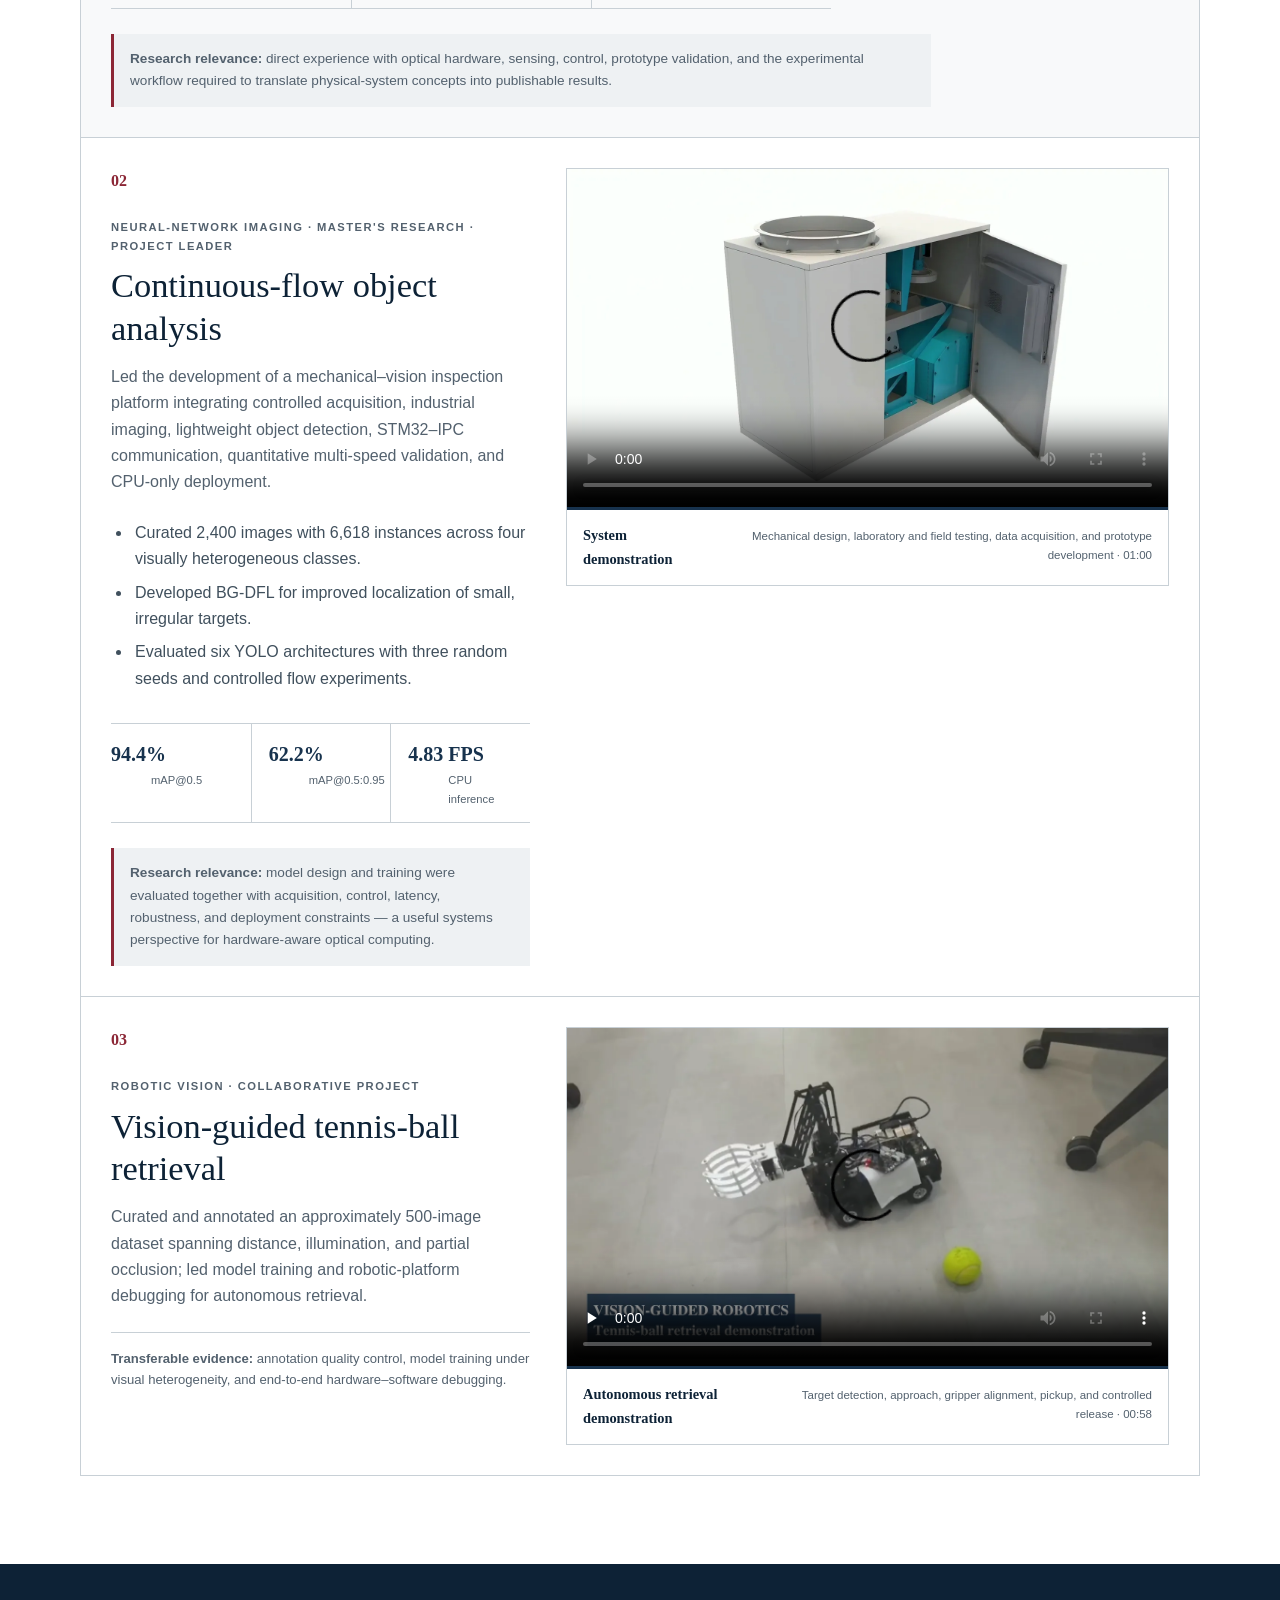
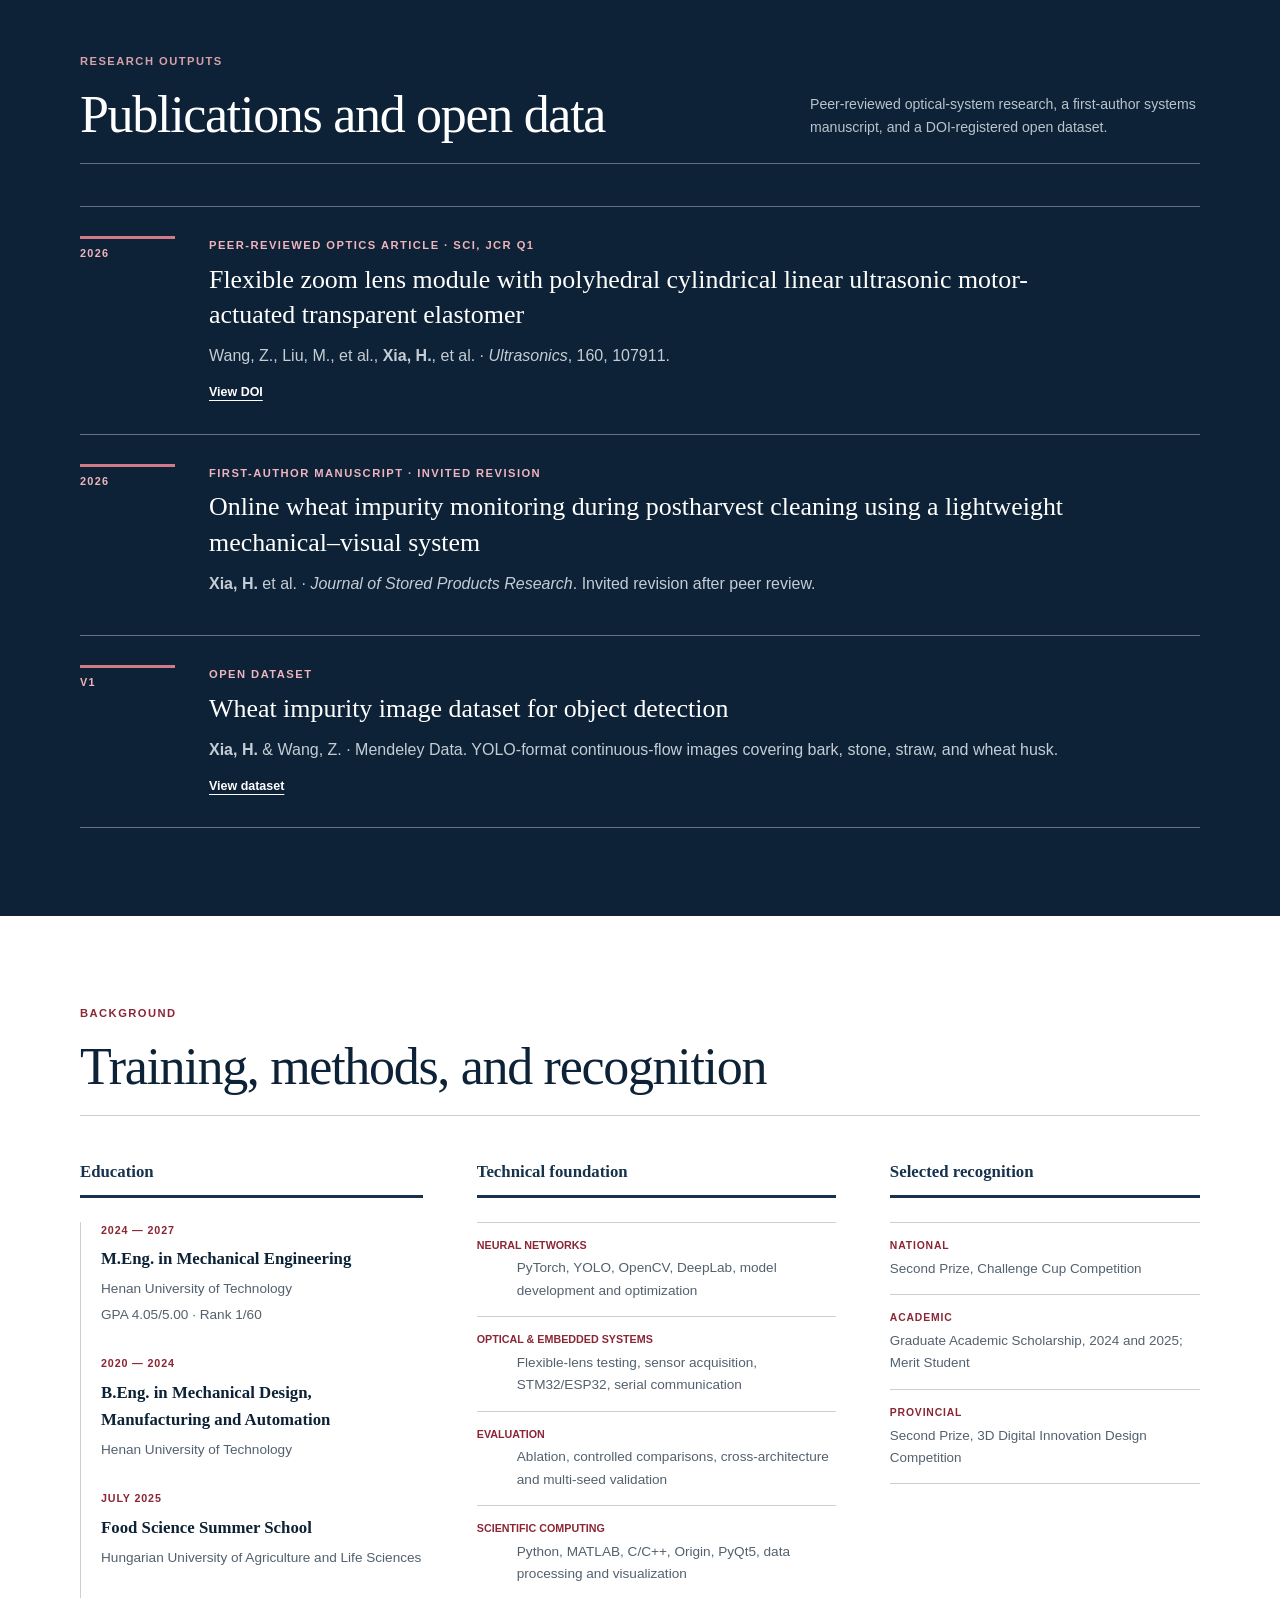
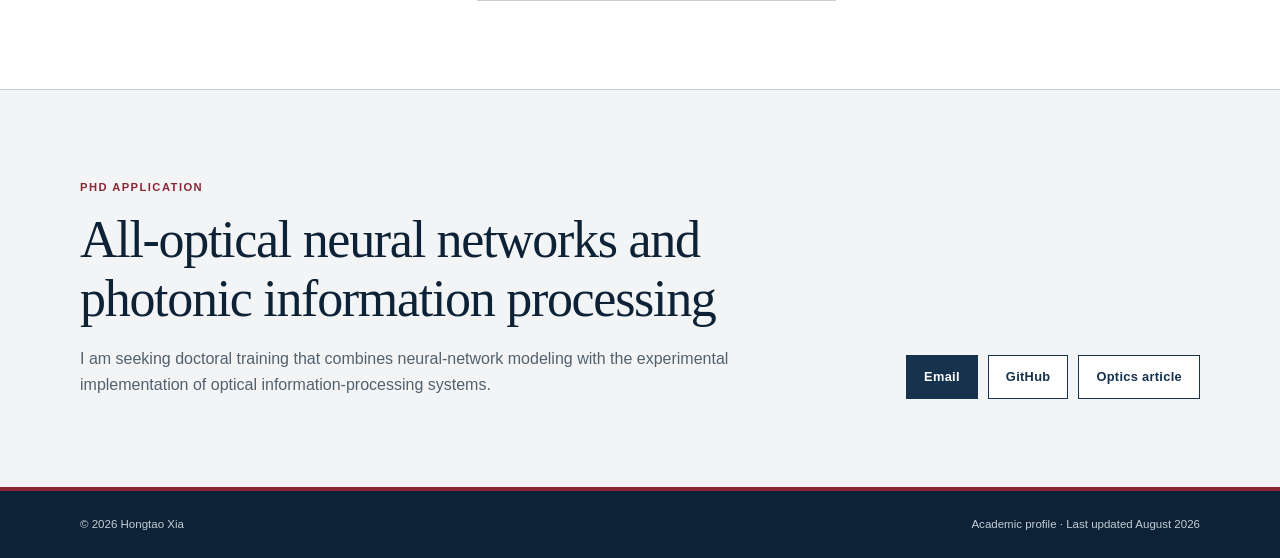
==== commit b0e156ff: "Redirect root URL to optical profile" ====
--- a/index.html
+++ b/index.html
@@ -4,11 +4,11 @@
   <meta charset="utf-8">
   <meta name="viewport" content="width=device-width, initial-scale=1">
   <meta name="robots" content="noindex, nofollow, noarchive, nosnippet">
-  <meta http-equiv="refresh" content="0; url=academic/">
-  <link rel="canonical" href="https://hongtaoxia.github.io/academic/">
+  <meta http-equiv="refresh" content="0; url=profile/">
+  <link rel="canonical" href="https://hongtaoxia.github.io/profile/">
   <title>Hongtao Xia | Academic Portfolio</title>
 </head>
 <body>
-  <p>Opening <a href="academic/">Hongtao Xia's academic portfolio</a>…</p>
+  <p>Opening <a href="profile/">Hongtao Xia's academic portfolio</a>…</p>
 </body>
 </html>
